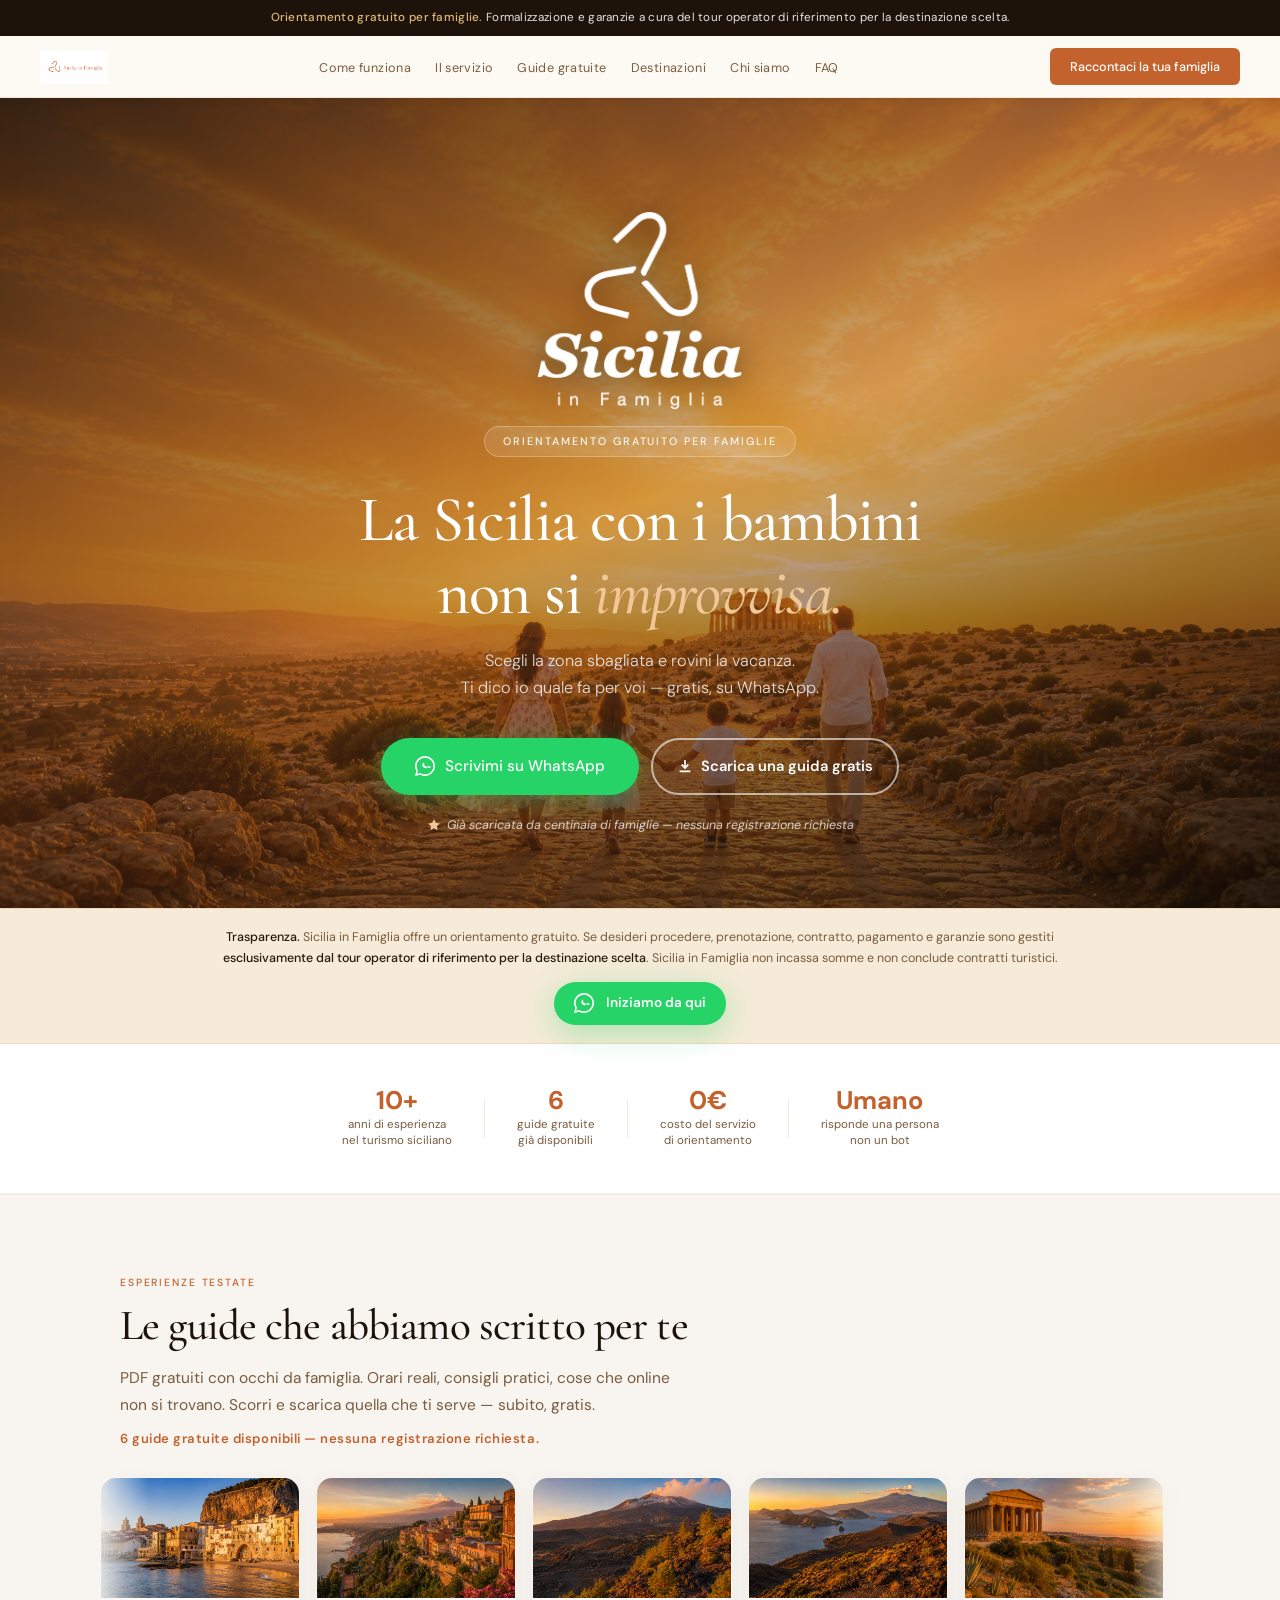
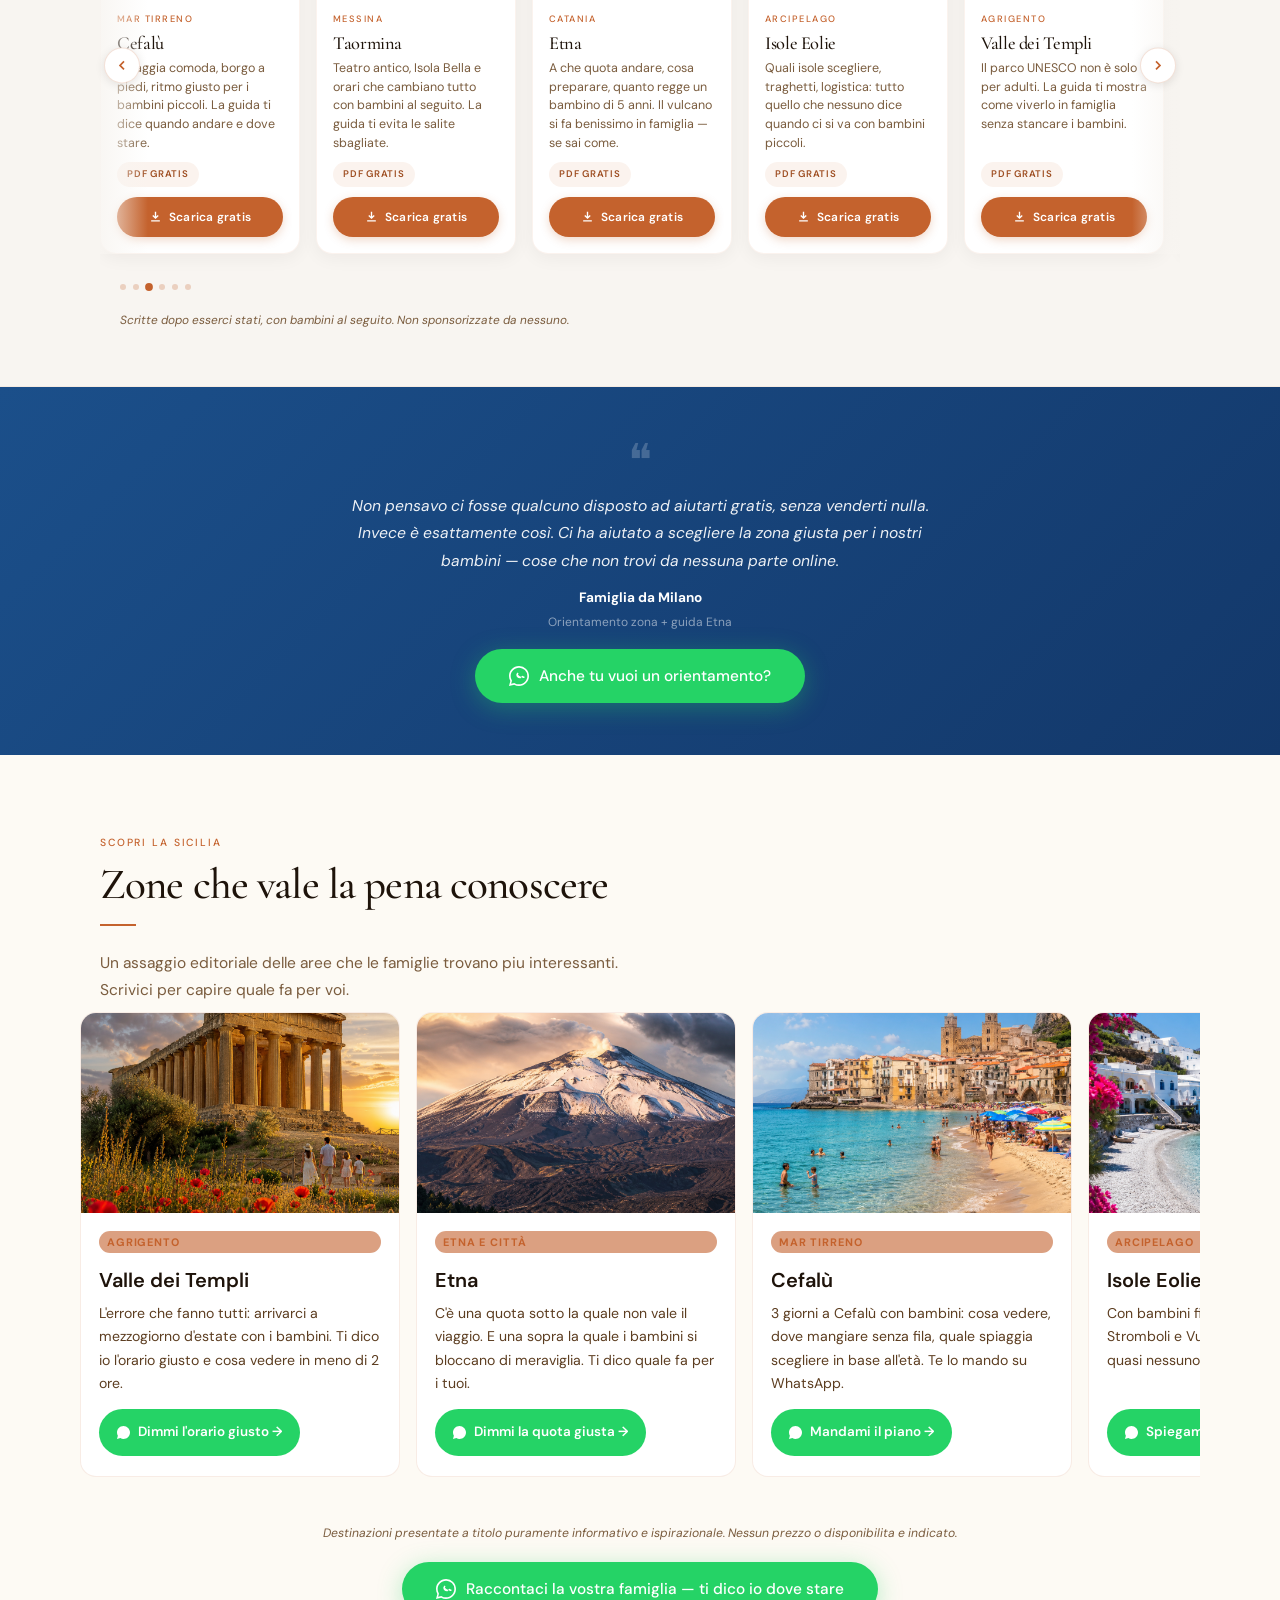
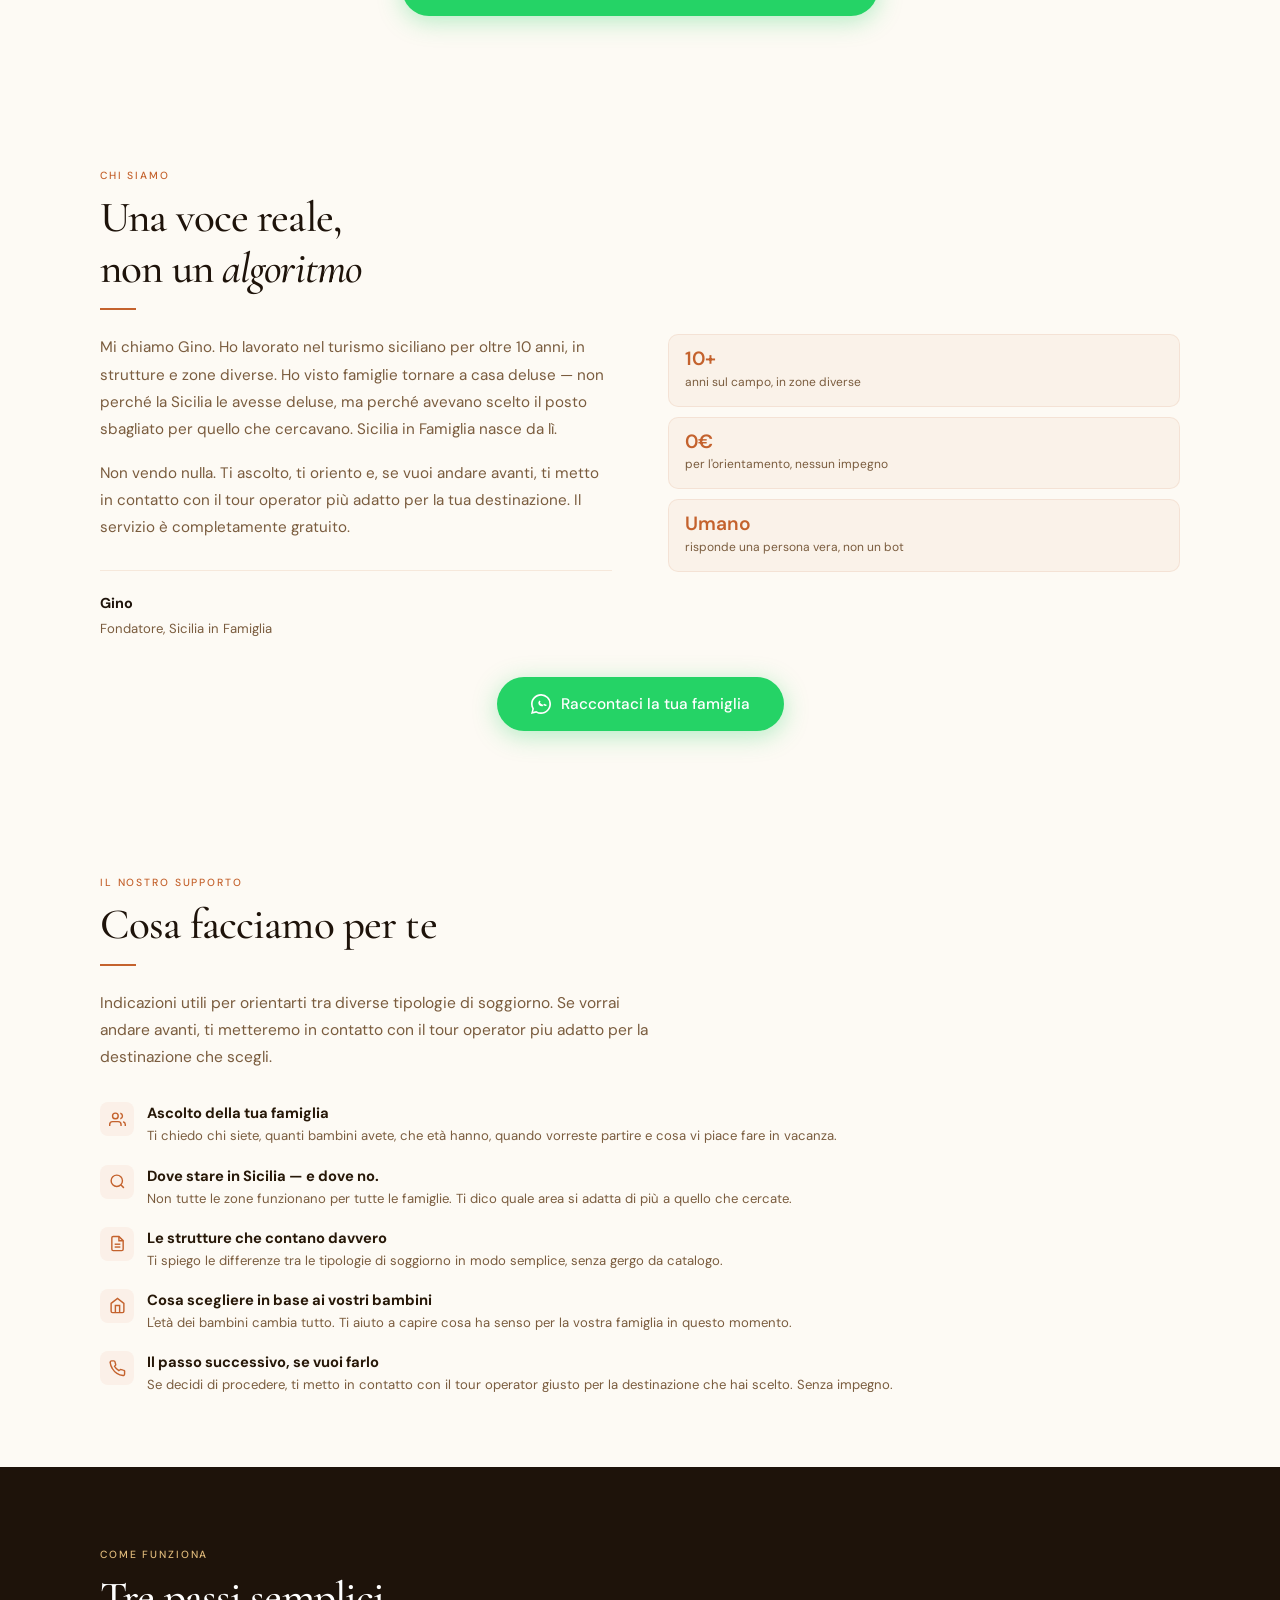
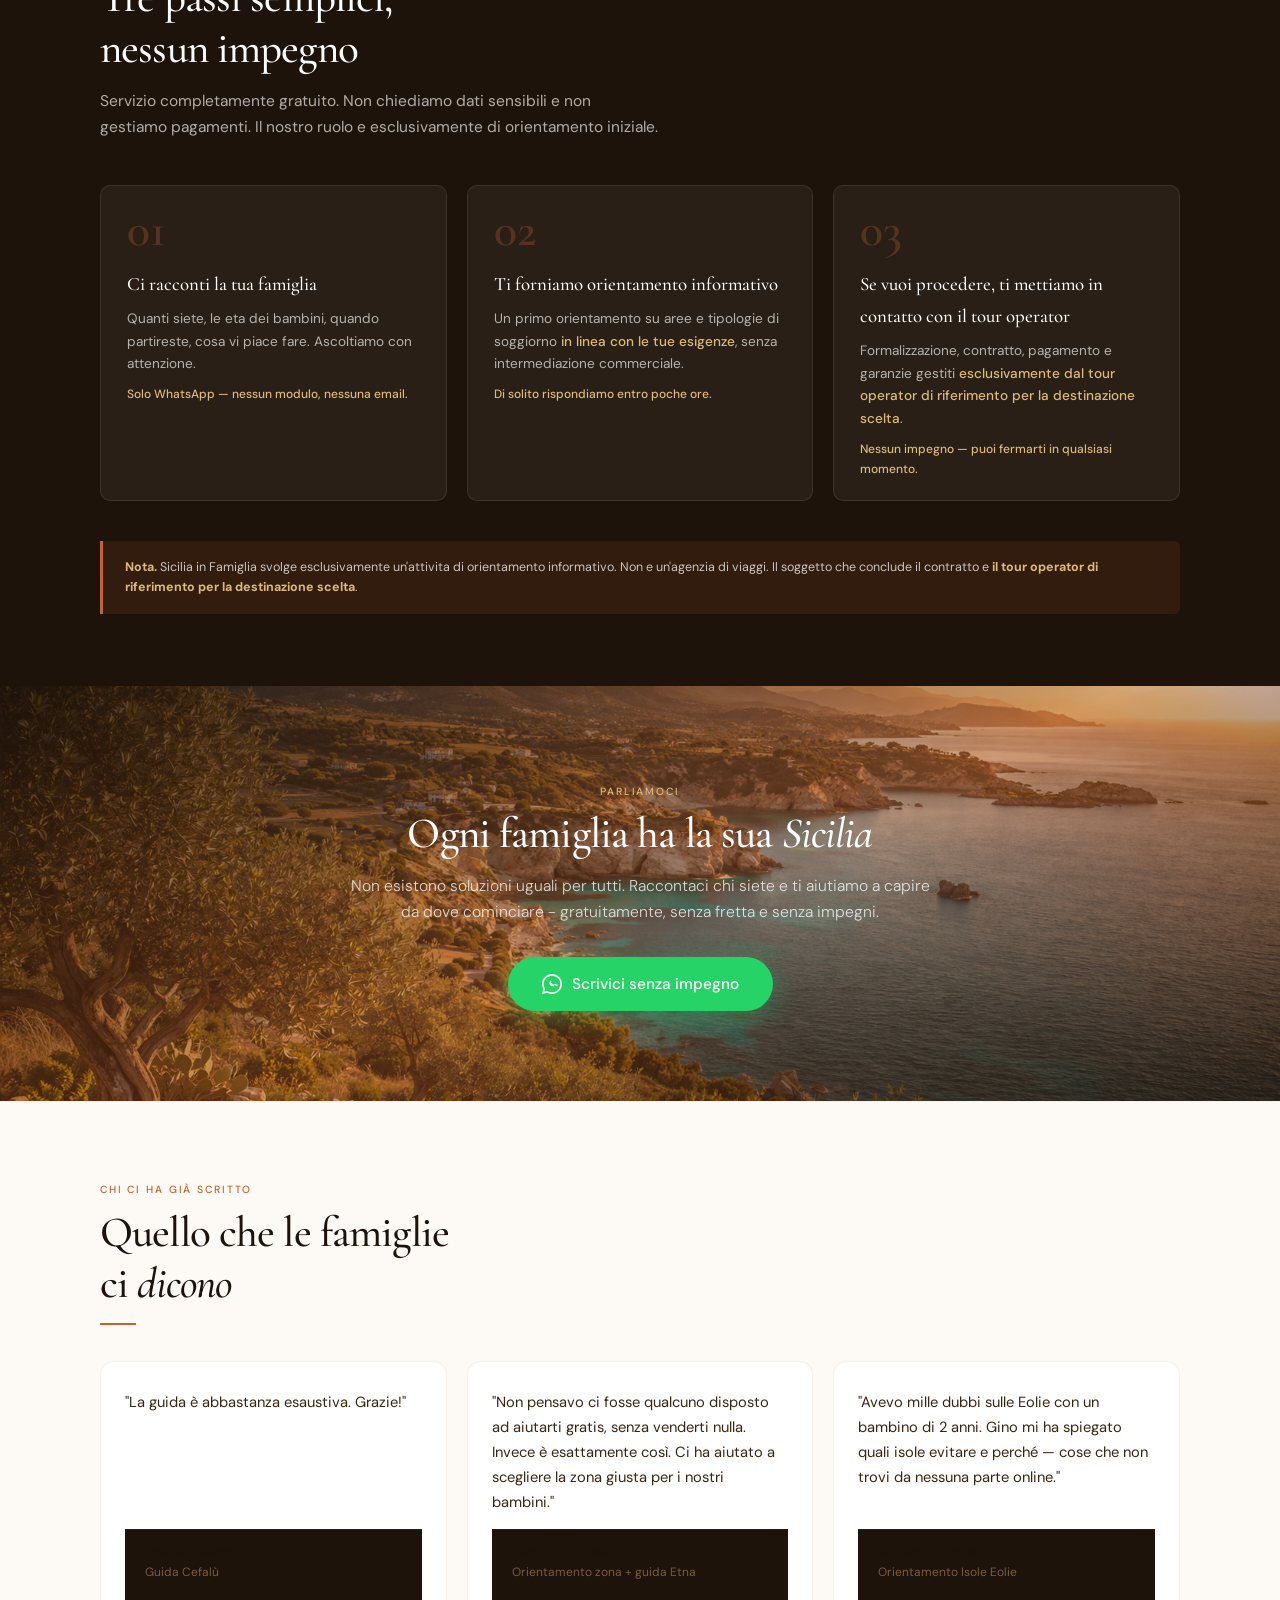
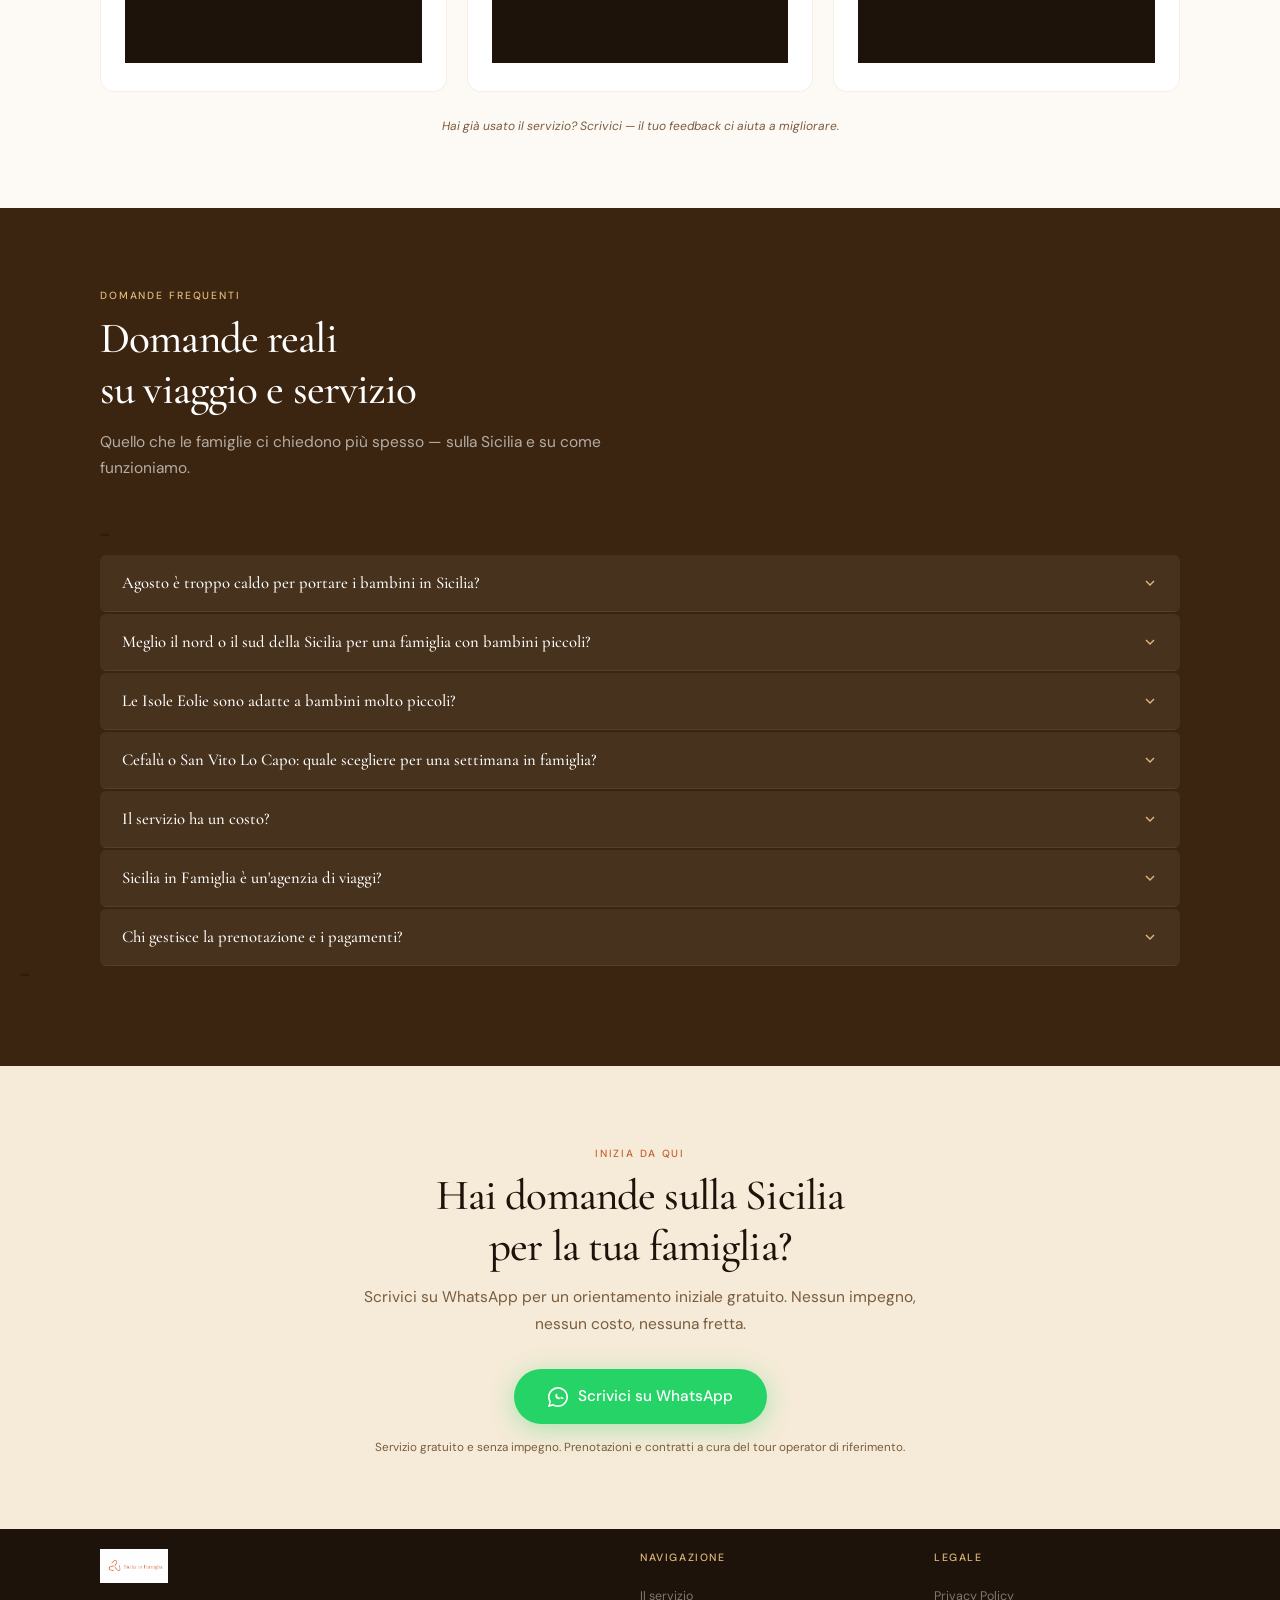
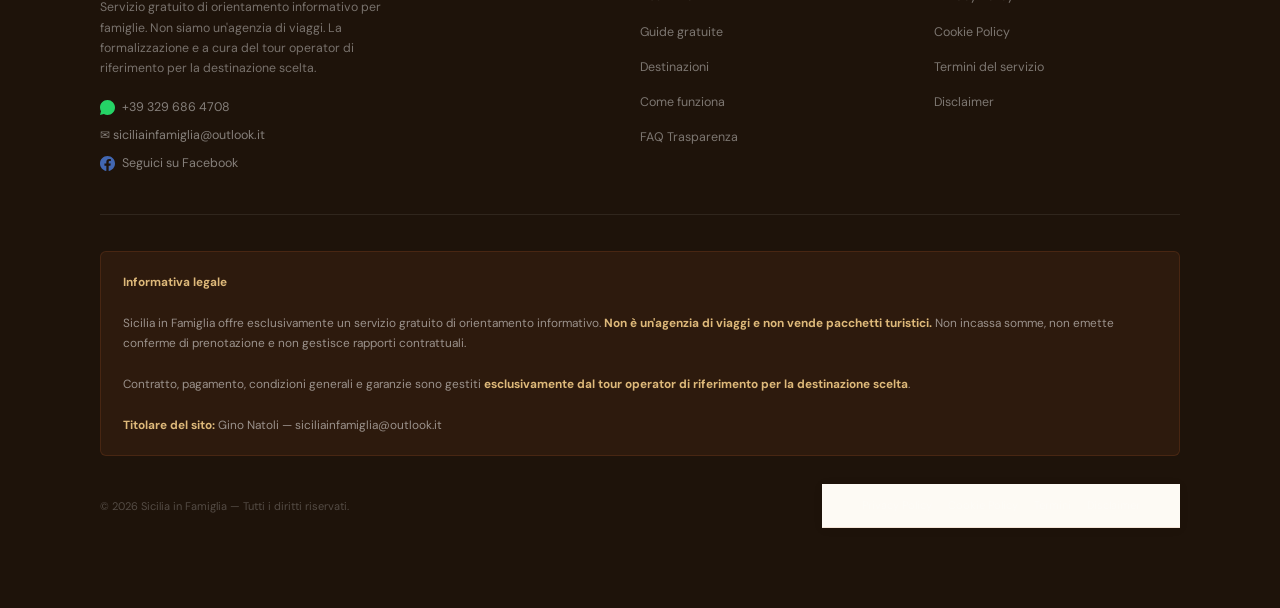
==== index.html @ 106d1d5a "Add files via upload" ====
<!DOCTYPE html>

<html lang="it">
<head>
  <meta charset="UTF-8" />
  <meta name="viewport" content="width=device-width, initial-scale=1.0" />
  <title>Sicilia con bambini — Orientamento gratuito | Sicilia in Famiglia</title>
  <meta name="description" content="Stai pianificando la Sicilia con i bambini? Gino ti orienta gratis: zona giusta, struttura giusta, ritmo giusto per la tua famiglia. Nessun costo, nessun impegno." />
  <meta name="robots" content="index, follow" />
  <meta property="og:title" content="Sicilia con bambini — Orientamento gratuito | Sicilia in Famiglia" />
  <meta property="og:description" content="Stai pianificando la Sicilia con i bambini? Gino ti orienta gratis: zona giusta, struttura giusta, ritmo giusto per la tua famiglia." />
  <meta property="og:image" content="https://siciliainfamiglia.com/images/hero-main.jpg" />
  <meta property="og:type" content="website" />
  <meta property="og:url" content="https://siciliainfamiglia.com" />
  <link rel="icon" type="image/png" sizes="32x32" href="assets/favicon.png" />
  <link rel="apple-touch-icon" href="assets/favicon.png" />
  <script type="application/ld+json">
  {
    "@context": "https://schema.org",
    "@type": "TouristInformationCenter",
    "name": "Sicilia in Famiglia",
    "description": "Servizio gratuito di orientamento informativo per famiglie che vogliono visitare la Sicilia.",
    "url": "https://siciliainfamiglia.com",
    "email": "siciliainfamiglia@outlook.it",
    "contactPoint": {
      "@type": "ContactPoint",
      "contactType": "customer support",
      "availableLanguage": "Italian"
    },
    "founder": {
      "@type": "Person",
      "name": "Gino Natoli"
    },
    "areaServed": {
      "@type": "Place",
      "name": "Sicilia"
    }
  }
  </script>
  <link rel="preconnect" href="https://fonts.googleapis.com" />
  <link rel="preconnect" href="https://fonts.gstatic.com" crossorigin />
  <link href="https://fonts.googleapis.com/css2?family=Cormorant+Garamond:ital,wght@0,400;0,500;0,600;1,400;1,500&family=DM+Sans:wght@300;400;500&display=swap" rel="stylesheet" />
  <link rel="stylesheet" href="style.css" />
  <style>
    /* ESPERIENZE */
    .esperienze { background: #F8F5F1; padding: 72px 0 56px; border-top: 1px solid rgba(196,98,45,.08); border-bottom: 1px solid rgba(196,98,45,.08); overflow: hidden; }
    .esp-carousel-wrap { position: relative; }
    .esp-carousel { display: flex; gap: 16px; overflow-x: auto; scrollbar-width: none; -webkit-overflow-scrolling: touch; padding: 10px 20px 18px; scroll-snap-type: x mandatory; cursor: grab; }
    .esp-carousel.dragging { cursor: grabbing; scroll-snap-type: none; }
    .esp-carousel::-webkit-scrollbar { display: none; }
    .esp-card { flex-shrink: 0; width: 200px; border-radius: 16px; overflow: hidden; display: flex; flex-direction: column; background: #FFFFFF; border: 1px solid rgba(196,98,45,.08); box-shadow: 0 4px 18px rgba(30,19,10,.05); transition: transform .25s ease, box-shadow .25s ease; scroll-snap-align: start; cursor: pointer; }
    .esp-card:hover { transform: translateY(-3px); box-shadow: 0 10px 28px rgba(30,19,10,.10); }
    .esp-card-img { width: 100%; height: 120px; background-size: cover; background-position: center; flex-shrink: 0; }
    .esp-card-body { padding: 14px 16px 16px; display: flex; flex-direction: column; flex: 1; }
    .esp-zona { font-size: .58rem; font-weight: 500; letter-spacing: .16em; text-transform: uppercase; color: var(--t); margin-bottom: 5px; }
    .esp-card h3 { font-family: var(--serif); font-size: 1.15rem; font-weight: 500; color: var(--brown); line-height: 1.1; margin-bottom: 6px; letter-spacing: -.02em; }
    .esp-card p { font-size: .78rem; color: var(--text-l); line-height: 1.5; margin-bottom: 10px; flex: 1; }
    .esp-free { display: inline-flex; align-items: center; width: fit-content; margin-bottom: 10px; padding: 4px 10px; border-radius: 999px; background: rgba(196,98,45,.08); color: var(--t-d); font-size: .60rem; font-weight: 600; letter-spacing: .08em; text-transform: uppercase; }
    .esp-download { display: flex; align-items: center; justify-content: center; gap: 7px; padding: 10px 20px; border-radius: 999px; background: var(--t); border: none; color: #fff; font-size: .74rem; font-weight: 600; letter-spacing: .02em; transition: background .2s ease, transform .15s ease, box-shadow .2s ease; margin-top: auto; text-decoration: none; box-shadow: 0 3px 10px rgba(196,98,45,.25); }
    .esp-download:hover { background: var(--t-d); transform: translateY(-1px); box-shadow: 0 5px 16px rgba(196,98,45,.35); }
    .esp-download svg { width: 13px; height: 13px; flex-shrink: 0; }
    .esp-download-disabled { background: rgba(122,92,62,.45); cursor: not-allowed; }
    .esp-download-disabled:hover { background: rgba(122,92,62,.45); transform: none; }
    .esp-dots { display: flex; justify-content: flex-start; gap: 7px; margin-top: 12px; padding-left: 20px; }
    .esp-dot { width: 6px; height: 6px; border-radius: 50%; background: rgba(196,98,45,.25); transition: background .3s, transform .3s; cursor: pointer; }
    .esp-dot.active { background: var(--t); transform: scale(1.3); }
    .esp-note { margin-top: 20px; font-size: .74rem; color: var(--text-l); font-style: italic; padding: 0 20px; }

```
/* CHI SIAMO */
.chi-siamo { background: #FDFAF6; padding: 72px 0 64px; border-bottom: 1px solid rgba(196,98,45,.08); }
.chi-siamo-inner { display: grid; grid-template-columns: 1fr 1fr; gap: 56px; align-items: start; }
.chi-siamo-text p { font-size: .95rem; color: var(--text-l); line-height: 1.8; margin-bottom: 16px; }
.chi-siamo-text p:last-child { margin-bottom: 0; }
.chi-siamo-firma { margin-top: 28px; padding-top: 20px; border-top: 1px solid rgba(196,98,45,.12); font-size: .82rem; color: var(--text-l); }
.chi-siamo-firma strong { color: var(--brown); display: block; font-size: .9rem; margin-bottom: 3px; }
@media (max-width: 768px) { .chi-siamo-inner { grid-template-columns: 1fr; gap: 32px; } }

/* DEST CTA overlay button */
.dest-wa-cta { display:inline-flex; align-items:center; gap:6px; margin-top:10px; padding:7px 14px; background:rgba(255,255,255,.15); border:1px solid rgba(255,255,255,.35); border-radius:20px; color:#fff; font-size:.74rem; font-weight:500; text-decoration:none; transition:background .2s; }
.dest-wa-cta:hover { background:rgba(255,255,255,.28); }
.dest-wa-cta svg { flex-shrink:0; }
```

  </style>
</head>
<body>

  <!-- TOP BAR -->

  <div class="topbar" role="banner">
    <strong>Orientamento gratuito per famiglie.</strong>
    Formalizzazione e garanzie a cura del tour operator di riferimento per la destinazione scelta.
  </div>

  <!-- NAV -->

  <nav aria-label="Navigazione principale">
    <a href="#top" class="nav-logo" aria-label="Sicilia in Famiglia - torna in cima">
      <img src="assets/logo-sicilia-famiglia.png" alt="Sicilia in Famiglia" />
    </a>
    <ul class="nav-links" role="list">
      <li><a href="#come-funziona">Come funziona</a></li>
      <li><a href="#cosa-facciamo">Il servizio</a></li>
      <li><a href="#esperienze">Guide gratuite</a></li>
      <li><a href="#destinazioni">Destinazioni</a></li>
      <li><a href="#chi-siamo">Chi siamo</a></li>
      <li><a href="#faq">FAQ</a></li>
    </ul>
    <a class="nav-cta" href="https://wa.me/+393296864708" target="_blank" rel="noopener noreferrer">
      Raccontaci la tua famiglia
    </a>
  </nav>

  <!-- HERO -->

  <section class="hero" id="top" aria-labelledby="hero-title">
    <div class="hero-bg" role="presentation" aria-hidden="true"></div>
    <div class="hero-inner">
      <div class="hero-logo-wrap" aria-hidden="true">
        <img src="assets/favicon.png" alt="" />
      </div>
      <div class="hero-badge">Orientamento gratuito per famiglie</div>
      <h1 id="hero-title">La Sicilia con i bambini<br>non si <em>improvvisa.</em></h1>
      <p class="hero-sub">
        Scegli la zona sbagliata e rovini la vacanza.<br>
        Ti dico io quale fa per voi — gratis, su WhatsApp.
      </p>
      <div class="hero-cta-group">
        <a class="btn-wa" href="https://wa.me/+393296864708?text=Ciao%21%20Vorrei%20un%20orientamento%20gratuito%20per%20la%20Sicilia%20con%20la%20mia%20famiglia." target="_blank" rel="noopener noreferrer">
          <svg aria-hidden="true" viewBox="0 0 24 24" fill="currentColor"><path d="M20.52 3.48A11.93 11.93 0 0 0 12 0C5.37 0 0 5.37 0 12c0 2.11.55 4.16 1.6 5.97L0 24l6.22-1.63A11.94 11.94 0 0 0 12 24c6.63 0 12-5.37 12-12 0-3.2-1.25-6.21-3.48-8.52zM12 22c-1.85 0-3.65-.5-5.22-1.44l-.37-.22-3.86 1.01 1.03-3.74-.24-.38A9.94 9.94 0 0 1 2 12C2 6.48 6.48 2 12 2c2.67 0 5.18 1.04 7.07 2.93A9.93 9.93 0 0 1 22 12c0 5.52-4.48 10-10 10zm5.44-7.6c-.3-.15-1.75-.86-2.02-.96-.27-.1-.47-.15-.67.15s-.77.96-.94 1.16c-.17.2-.35.22-.65.07A8.22 8.22 0 0 1 9.6 13.1c-.42-.72-.7-1.52-.78-2.35-.08-.82.18-1.6.72-2.19.19-.2.38-.39.6-.54.22-.15.3-.09.44.06.14.15.6.73.73.88.13.15.13.28 0 .43-.13.15-.3.35-.43.53-.13.18-.1.37.02.54.43.59.96 1.1 1.57 1.51.61.41 1.28.7 1.98.87.2.05.37.02.5-.1.13-.12.57-.66.72-.88.15-.22.3-.18.5-.11.2.07 1.72.81 2.02.96.3.15.5.22.57.35.07.13.07.76-.22 1.06z"/></svg>
          Scrivimi su WhatsApp
        </a>
        <a class="btn-guide-hero" href="#esperienze">
          <svg width="16" height="16" aria-hidden="true" viewBox="0 0 24 24" fill="none" stroke="currentColor" stroke-width="2.5"><path d="M12 15V3M7 10l5 5 5-5M4 20h16"/></svg>
          Scarica una guida gratis
        </a>
      </div>
      <p class="hero-social-proof">
        <svg aria-hidden="true" width="14" height="14" viewBox="0 0 24 24" fill="#F0C898"><path d="M12 2l3.09 6.26L22 9.27l-5 4.87 1.18 6.88L12 17.77l-6.18 3.25L7 14.14 2 9.27l6.91-1.01L12 2z"/></svg>
        Già scaricata da centinaia di famiglie — nessuna registrazione richiesta
      </p>
    </div>
  </section>

  <!-- TRASPARENZA -->

  <section class="trasparenza-mini" aria-label="Nota trasparenza">
    <div class="container trasparenza-mini-inner">
      <p><strong>Trasparenza.</strong> Sicilia in Famiglia offre un orientamento gratuito. Se desideri procedere, prenotazione, contratto, pagamento e garanzie sono gestiti <strong>esclusivamente dal tour operator di riferimento per la destinazione scelta</strong>. Sicilia in Famiglia non incassa somme e non conclude contratti turistici.</p>
      <a class="btn-wa reveal" href="https://wa.me/+393296864708" target="_blank" rel="noopener noreferrer">
        <svg aria-hidden="true" viewBox="0 0 24 24" fill="currentColor"><path d="M20.52 3.48A11.93 11.93 0 0 0 12 0C5.37 0 0 5.37 0 12c0 2.11.55 4.16 1.6 5.97L0 24l6.22-1.63A11.94 11.94 0 0 0 12 24c6.63 0 12-5.37 12-12 0-3.2-1.25-6.21-3.48-8.52zM12 22c-1.85 0-3.65-.5-5.22-1.44l-.37-.22-3.86 1.01 1.03-3.74-.24-.38A9.94 9.94 0 0 1 2 12C2 6.48 6.48 2 12 2c2.67 0 5.18 1.04 7.07 2.93A9.93 9.93 0 0 1 22 12c0 5.52-4.48 10-10 10zm5.44-7.6c-.3-.15-1.75-.86-2.02-.96-.27-.1-.47-.15-.67.15s-.77.96-.94 1.16c-.17.2-.35.22-.65.07A8.22 8.22 0 0 1 9.6 13.1c-.42-.72-.7-1.52-.78-2.35-.08-.82.18-1.6.72-2.19.19-.2.38-.39.6-.54.22-.15.3-.09.44.06.14.15.6.73.73.88.13.15.13.28 0 .43-.13.15-.3.35-.43.53-.13.18-.1.37.02.54.43.59.96 1.1 1.57 1.51.61.41 1.28.7 1.98.87.2.05.37.02.5-.1.13-.12.57-.66.72-.88.15-.22.3-.18.5-.11.2.07 1.72.81 2.02.96.3.15.5.22.57.35.07.13.07.76-.22 1.06z"/></svg>
        Iniziamo da qui
      </a>
    </div>
  </section>

  <!-- SOCIAL PROOF RAPIDA -->

  <section class="social-proof-bar" aria-label="Numeri del servizio">
    <div class="container">
      <div class="spb-grid">
        <div class="spb-item reveal">
          <strong>10+</strong>
          <span>anni di esperienza<br>nel turismo siciliano</span>
        </div>
        <div class="spb-sep" aria-hidden="true"></div>
        <div class="spb-item reveal">
          <strong>6</strong>
          <span>guide gratuite<br>già disponibili</span>
        </div>
        <div class="spb-sep" aria-hidden="true"></div>
        <div class="spb-item reveal">
          <strong>0€</strong>
          <span>costo del servizio<br>di orientamento</span>
        </div>
        <div class="spb-sep" aria-hidden="true"></div>
        <div class="spb-item reveal">
          <strong>Umano</strong>
          <span>risponde una persona<br>non un bot</span>
        </div>
      </div>
    </div>
  </section>

  <!-- ESPERIENZE TESTATE -->

  <section class="esperienze" id="esperienze" aria-labelledby="esp-title">
    <div class="container" style="padding-bottom:16px; padding-left:20px; padding-right:20px;">
      <span class="section-tag reveal">Esperienze testate</span>
      <h2 class="section-title reveal" id="esp-title">Le guide che abbiamo scritto per te</h2>
      <p class="section-lead reveal">PDF gratuiti con occhi da famiglia. Orari reali, consigli pratici, cose che online non si trovano. Scorri e scarica quella che ti serve — subito, gratis.</p>
      <p class="reveal" style="margin-top:10px;font-size:.82rem;color:var(--t);font-weight:600;letter-spacing:.04em;">6 guide gratuite disponibili — nessuna registrazione richiesta.</p>
    </div>
    <div class="esp-carousel-wrap container">
      <button class="esp-carousel-arrow left" id="espPrev" aria-label="Precedente">
        <svg width="16" height="16" fill="none" stroke="currentColor" stroke-width="2.5" viewBox="0 0 24 24"><polyline points="15 18 9 12 15 6"/></svg>
      </button>
      <button class="esp-carousel-arrow right" id="espNext" aria-label="Successiva">
        <svg width="16" height="16" fill="none" stroke="currentColor" stroke-width="2.5" viewBox="0 0 24 24"><polyline points="9 18 15 12 9 6"/></svg>
      </button>
      <div class="esp-carousel" id="espCarousel">
        <div class="esp-card active">
          <div class="esp-card-img" style="background-image:url('images/cards/card_cefalu.jpg')"></div>
          <div class="esp-card-body">
            <span class="esp-zona">Mar Tirreno</span>
            <h3>Cefalù</h3>
            <p>Spiaggia comoda, borgo a piedi, ritmo giusto per i bambini piccoli. La guida ti dice quando andare e dove stare.</p>
            <span class="esp-free">PDF Gratis</span>
            <a class="esp-download" href="guides/experience_cefalu_sicilia_in_famiglia.pdf" download>
              <svg viewBox="0 0 24 24" fill="none" stroke="currentColor" stroke-width="2.5" aria-hidden="true"><path d="M12 15V3M7 10l5 5 5-5M4 20h16"/></svg>
              Scarica gratis
            </a>
          </div>
        </div>
        <div class="esp-card">
          <div class="esp-card-img" style="background-image:url('images/cards/card_taormina.jpg')"></div>
          <div class="esp-card-body">
            <span class="esp-zona">Messina</span>
            <h3>Taormina</h3>
            <p>Teatro antico, Isola Bella e orari che cambiano tutto con bambini al seguito. La guida ti evita le salite sbagliate.</p>
            <span class="esp-free">PDF Gratis</span>
            <a class="esp-download" href="guides/experience_taormina_sicilia_in_famiglia.pdf" download>
              <svg viewBox="0 0 24 24" fill="none" stroke="currentColor" stroke-width="2.5" aria-hidden="true"><path d="M12 15V3M7 10l5 5 5-5M4 20h16"/></svg>
              Scarica gratis
            </a>
          </div>
        </div>
        <div class="esp-card">
          <div class="esp-card-img" style="background-image:url('images/cards/card_etna.jpg')"></div>
          <div class="esp-card-body">
            <span class="esp-zona">Catania</span>
            <h3>Etna</h3>
            <p>A che quota andare, cosa preparare, quanto regge un bambino di 5 anni. Il vulcano si fa benissimo in famiglia — se sai come.</p>
            <span class="esp-free">PDF Gratis</span>
            <a class="esp-download" href="guides/experience_etna_sicilia_in_famiglia.pdf" download>
              <svg viewBox="0 0 24 24" fill="none" stroke="currentColor" stroke-width="2.5" aria-hidden="true"><path d="M12 15V3M7 10l5 5 5-5M4 20h16"/></svg>
              Scarica gratis
            </a>
          </div>
        </div>
        <div class="esp-card">
          <div class="esp-card-img" style="background-image:url('images/cards/card_isoleeolie.jpg')"></div>
          <div class="esp-card-body">
            <span class="esp-zona">Arcipelago</span>
            <h3>Isole Eolie</h3>
            <p>Quali isole scegliere, traghetti, logistica: tutto quello che nessuno dice quando ci si va con bambini piccoli.</p>
            <span class="esp-free">PDF Gratis</span>
            <a class="esp-download" href="guides/experience_isole_eolie_sicilia_in_famiglia.pdf" download>
              <svg viewBox="0 0 24 24" fill="none" stroke="currentColor" stroke-width="2.5" aria-hidden="true"><path d="M12 15V3M7 10l5 5 5-5M4 20h16"/></svg>
              Scarica gratis
            </a>
          </div>
        </div>
        <div class="esp-card">
          <div class="esp-card-img" style="background-image:url('images/cards/card_valledeitempli.jpg')"></div>
          <div class="esp-card-body">
            <span class="esp-zona">Agrigento</span>
            <h3>Valle dei Templi</h3>
            <p>Il parco UNESCO non è solo per adulti. La guida ti mostra come viverlo in famiglia senza stancare i bambini.</p>
            <span class="esp-free">PDF Gratis</span>
            <a class="esp-download" href="guides/experience_valle_dei_templi_sicilia_in_famiglia.pdf" download>
              <svg viewBox="0 0 24 24" fill="none" stroke="currentColor" stroke-width="2.5" aria-hidden="true"><path d="M12 15V3M7 10l5 5 5-5M4 20h16"/></svg>
              Scarica gratis
            </a>
          </div>
        </div>
        <div class="esp-card">
          <div class="esp-card-img" style="background-image:url('images/cards/card_riservaZingaro.jpg')"></div>
          <div class="esp-card-body">
            <span class="esp-zona">Trapanese</span>
            <h3>Riserva Zingaro</h3>
            <p>Calette, sentieri e acque incredibili. La guida per chi ci viene con bambini nel marsupio o in età da trekking.</p>
            <span class="esp-free">PDF Gratis</span>
            <a class="esp-download" href="guides/experience_riserva_zingaro_sicilia_in_famiglia.pdf" download>
              <svg viewBox="0 0 24 24" fill="none" stroke="currentColor" stroke-width="2.5" aria-hidden="true"><path d="M12 15V3M7 10l5 5 5-5M4 20h16"/></svg>
              Scarica gratis
            </a>
          </div>
        </div>
      </div>
    </div>
    <div class="container">
      <div class="esp-dots" id="espDots" aria-hidden="true">
        <div class="esp-dot active"></div>
        <div class="esp-dot"></div>
        <div class="esp-dot"></div>
        <div class="esp-dot"></div>
        <div class="esp-dot"></div>
        <div class="esp-dot"></div>
      </div>
      <p class="esp-note reveal">Scritte dopo esserci stati, con bambini al seguito. Non sponsorizzate da nessuno.</p>
    </div>
  </section>

  <!-- RECENSIONE IN EVIDENZA -->

  <section class="rec-spotlight" aria-label="Testimonianza">
    <div class="container">
      <div class="rec-spotlight-inner reveal">
        <div class="rec-spotlight-quote">❝</div>
        <blockquote>
          <p>Non pensavo ci fosse qualcuno disposto ad aiutarti gratis, senza venderti nulla. Invece è esattamente così. Ci ha aiutato a scegliere la zona giusta per i nostri bambini — cose che non trovi da nessuna parte online.</p>
          <footer>
            <strong>Famiglia da Milano</strong>
            <span>Orientamento zona + guida Etna</span>
          </footer>
        </blockquote>
        <a class="btn-wa" href="https://wa.me/+393296864708?text=Ciao%21%20Vorrei%20un%20orientamento%20gratuito%20per%20la%20Sicilia%20con%20la%20mia%20famiglia." target="_blank" rel="noopener noreferrer">
          <svg aria-hidden="true" viewBox="0 0 24 24" fill="currentColor"><path d="M20.52 3.48A11.93 11.93 0 0 0 12 0C5.37 0 0 5.37 0 12c0 2.11.55 4.16 1.6 5.97L0 24l6.22-1.63A11.94 11.94 0 0 0 12 24c6.63 0 12-5.37 12-12 0-3.2-1.25-6.21-3.48-8.52zM12 22c-1.85 0-3.65-.5-5.22-1.44l-.37-.22-3.86 1.01 1.03-3.74-.24-.38A9.94 9.94 0 0 1 2 12C2 6.48 6.48 2 12 2c2.67 0 5.18 1.04 7.07 2.93A9.93 9.93 0 0 1 22 12c0 5.52-4.48 10-10 10zm5.44-7.6c-.3-.15-1.75-.86-2.02-.96-.27-.1-.47-.15-.67.15s-.77.96-.94 1.16c-.17.2-.35.22-.65.07A8.22 8.22 0 0 1 9.6 13.1c-.42-.72-.7-1.52-.78-2.35-.08-.82.18-1.6.72-2.19.19-.2.38-.39.6-.54.22-.15.3-.09.44.06.14.15.6.73.73.88.13.15.13.28 0 .43-.13.15-.3.35-.43.53-.13.18-.1.37.02.54.43.59.96 1.1 1.57 1.51.61.41 1.28.7 1.98.87.2.05.37.02.5-.1.13-.12.57-.66.72-.88.15-.22.3-.18.5-.11.2.07 1.72.81 2.02.96.3.15.5.22.57.35.07.13.07.76-.22 1.06z"/></svg>
          Anche tu vuoi un orientamento?
        </a>
      </div>
    </div>
  </section>

  <!-- DESTINAZIONI -->

  <section class="destinazioni" id="destinazioni" aria-labelledby="dest-title">
    <div class="container">
      <span class="section-tag reveal">Scopri la Sicilia</span>
      <h2 class="section-title reveal" id="dest-title">Zone che vale la pena conoscere</h2>
      <div class="divider reveal" aria-hidden="true"></div>
      <p class="section-lead reveal">Un assaggio editoriale delle aree che le famiglie trovano piu interessanti. Scrivici per capire quale fa per voi.</p>
      <div class="dest-scroll">
        <article class="dest-card-v2 reveal">
          <img src="images/agrigento.jpg" alt="Valle dei Templi" loading="lazy" />
          <div class="dest-v2-body">
            <span class="dest-tag">Agrigento</span>
            <h3>Valle dei Templi</h3>
            <p>L'errore che fanno tutti: arrivarci a mezzogiorno d'estate con i bambini. Ti dico io l'orario giusto e cosa vedere in meno di 2 ore.</p>
            <a class="dest-cta-v2" href="https://wa.me/+393296864708?text=Ciao%21%20Vorrei%20sapere%20l%27orario%20giusto%20per%20visitare%20la%20Valle%20dei%20Templi%20con%20i%20bambini." target="_blank" rel="noopener noreferrer">
              <svg width="13" height="13" viewBox="0 0 24 24" fill="currentColor" aria-hidden="true"><path d="M20.52 3.48A11.93 11.93 0 0 0 12 0C5.37 0 0 5.37 0 12c0 2.11.55 4.16 1.6 5.97L0 24l6.22-1.63A11.94 11.94 0 0 0 12 24c6.63 0 12-5.37 12-12 0-3.2-1.25-6.21-3.48-8.52z"/></svg>
              Dimmi l'orario giusto →
            </a>
          </div>
        </article>
        <article class="dest-card-v2 reveal">
          <img src="images/catania.jpg" alt="Etna" loading="lazy" />
          <div class="dest-v2-body">
            <span class="dest-tag">Etna e Città</span>
            <h3>Etna</h3>
            <p>C'è una quota sotto la quale non vale il viaggio. E una sopra la quale i bambini si bloccano di meraviglia. Ti dico quale fa per i tuoi.</p>
            <a class="dest-cta-v2" href="https://wa.me/+393296864708?text=Ciao%21%20Vorrei%20sapere%20la%20quota%20giusta%20per%20portare%20i%20bambini%20sull%27Etna." target="_blank" rel="noopener noreferrer">
              <svg width="13" height="13" viewBox="0 0 24 24" fill="currentColor" aria-hidden="true"><path d="M20.52 3.48A11.93 11.93 0 0 0 12 0C5.37 0 0 5.37 0 12c0 2.11.55 4.16 1.6 5.97L0 24l6.22-1.63A11.94 11.94 0 0 0 12 24c6.63 0 12-5.37 12-12 0-3.2-1.25-6.21-3.48-8.52z"/></svg>
              Dimmi la quota giusta →
            </a>
          </div>
        </article>
        <article class="dest-card-v2 reveal">
          <img src="images/cefalu.jpg" alt="Cefalù" loading="lazy" />
          <div class="dest-v2-body">
            <span class="dest-tag">Mar Tirreno</span>
            <h3>Cefalù</h3>
            <p>3 giorni a Cefalù con bambini: cosa vedere, dove mangiare senza fila, quale spiaggia scegliere in base all'età. Te lo mando su WhatsApp.</p>
            <a class="dest-cta-v2" href="https://wa.me/+393296864708?text=Ciao%21%20Vorrei%20un%20piano%20per%203%20giorni%20a%20Cefal%C3%B9%20con%20bambini." target="_blank" rel="noopener noreferrer">
              <svg width="13" height="13" viewBox="0 0 24 24" fill="currentColor" aria-hidden="true"><path d="M20.52 3.48A11.93 11.93 0 0 0 12 0C5.37 0 0 5.37 0 12c0 2.11.55 4.16 1.6 5.97L0 24l6.22-1.63A11.94 11.94 0 0 0 12 24c6.63 0 12-5.37 12-12 0-3.2-1.25-6.21-3.48-8.52z"/></svg>
              Mandami il piano →
            </a>
          </div>
        </article>
        <article class="dest-card-v2 reveal">
          <img src="images/isole-eolie.jpg" alt="Isole Eolie" loading="lazy" />
          <div class="dest-v2-body">
            <span class="dest-tag">Arcipelago</span>
            <h3>Isole Eolie</h3>
            <p>Con bambini fino a 4 anni solo Lipari. Stromboli e Vulcano sono sbagliate — e quasi nessuno te lo dice. Ti spiego perché.</p>
            <a class="dest-cta-v2" href="https://wa.me/+393296864708?text=Ciao%21%20Vorrei%20sapere%20quale%20isola%20delle%20Eolie%20scegliere%20con%20bambini%20piccoli." target="_blank" rel="noopener noreferrer">
              <svg width="13" height="13" viewBox="0 0 24 24" fill="currentColor" aria-hidden="true"><path d="M20.52 3.48A11.93 11.93 0 0 0 12 0C5.37 0 0 5.37 0 12c0 2.11.55 4.16 1.6 5.97L0 24l6.22-1.63A11.94 11.94 0 0 0 12 24c6.63 0 12-5.37 12-12 0-3.2-1.25-6.21-3.48-8.52z"/></svg>
              Spiegami perché →
            </a>
          </div>
        </article>
        <article class="dest-card-v2 reveal">
          <img src="images/palermo.jpg" alt="Palermo" loading="lazy" />
          <div class="dest-v2-body">
            <span class="dest-tag">Capitale</span>
            <h3>Palermo</h3>
            <p>Ballarò o Vucciria? Dipende dall'età dei tuoi bambini. Ti dico quale scegliere e cosa non perdere in mezza giornata.</p>
            <a class="dest-cta-v2" href="https://wa.me/+393296864708?text=Ciao%21%20Vorrei%20sapere%20cosa%20fare%20a%20Palermo%20con%20bambini." target="_blank" rel="noopener noreferrer">
              <svg width="13" height="13" viewBox="0 0 24 24" fill="currentColor" aria-hidden="true"><path d="M20.52 3.48A11.93 11.93 0 0 0 12 0C5.37 0 0 5.37 0 12c0 2.11.55 4.16 1.6 5.97L0 24l6.22-1.63A11.94 11.94 0 0 0 12 24c6.63 0 12-5.37 12-12 0-3.2-1.25-6.21-3.48-8.52z"/></svg>
              Dimmi quale scegliere →
            </a>
          </div>
        </article>
        <article class="dest-card-v2 reveal">
          <img src="images/ragusa.jpg" alt="Ragusa Ibla" loading="lazy" />
          <div class="dest-v2-body">
            <span class="dest-tag">Val di Noto</span>
            <h3>Ragusa Ibla</h3>
            <p>La fanno in 2 ore e se ne vanno. Sbagliato. Ti dico cosa fare nel pomeriggio quando i turisti spariscono e la città diventa tua.</p>
            <a class="dest-cta-v2" href="https://wa.me/+393296864708?text=Ciao%21%20Vorrei%20sapere%20come%20vivere%20Ragusa%20Ibla%20con%20la%20famiglia." target="_blank" rel="noopener noreferrer">
              <svg width="13" height="13" viewBox="0 0 24 24" fill="currentColor" aria-hidden="true"><path d="M20.52 3.48A11.93 11.93 0 0 0 12 0C5.37 0 0 5.37 0 12c0 2.11.55 4.16 1.6 5.97L0 24l6.22-1.63A11.94 11.94 0 0 0 12 24c6.63 0 12-5.37 12-12 0-3.2-1.25-6.21-3.48-8.52z"/></svg>
              Dimmi cosa fare →
            </a>
          </div>
        </article>
        <article class="dest-card-v2 reveal">
          <img src="images/san-vito-lo-capo.jpg" alt="San Vito Lo Capo" loading="lazy" />
          <div class="dest-v2-body">
            <span class="dest-tag">Trapanese</span>
            <h3>San Vito Lo Capo</h3>
            <p>C'è un punto della spiaggia dove l'acqua è bassa 50 metri. Non è segnato da nessuna parte. Te lo dico io.</p>
            <a class="dest-cta-v2" href="https://wa.me/+393296864708?text=Ciao%21%20Vorrei%20sapere%20dove%20andare%20a%20San%20Vito%20Lo%20Capo%20con%20bambini%20piccoli." target="_blank" rel="noopener noreferrer">
              <svg width="13" height="13" viewBox="0 0 24 24" fill="currentColor" aria-hidden="true"><path d="M20.52 3.48A11.93 11.93 0 0 0 12 0C5.37 0 0 5.37 0 12c0 2.11.55 4.16 1.6 5.97L0 24l6.22-1.63A11.94 11.94 0 0 0 12 24c6.63 0 12-5.37 12-12 0-3.2-1.25-6.21-3.48-8.52z"/></svg>
              Dimmi dove →
            </a>
          </div>
        </article>
        <article class="dest-card-v2 reveal">
          <img src="images/siracusa.jpg" alt="Ortigia" loading="lazy" />
          <div class="dest-v2-body">
            <span class="dest-tag">Orientale</span>
            <h3>Ortigia</h3>
            <p>3 errori che fanno tutte le famiglie a Ortigia. Il terzo è quello che rovina il pomeriggio. Te li mando subito.</p>
            <a class="dest-cta-v2" href="https://wa.me/+393296864708?text=Ciao%21%20Vorrei%20sapere%20gli%20errori%20da%20evitare%20a%20Ortigia%20con%20la%20famiglia." target="_blank" rel="noopener noreferrer">
              <svg width="13" height="13" viewBox="0 0 24 24" fill="currentColor" aria-hidden="true"><path d="M20.52 3.48A11.93 11.93 0 0 0 12 0C5.37 0 0 5.37 0 12c0 2.11.55 4.16 1.6 5.97L0 24l6.22-1.63A11.94 11.94 0 0 0 12 24c6.63 0 12-5.37 12-12 0-3.2-1.25-6.21-3.48-8.52z"/></svg>
              Mandami i 3 errori →
            </a>
          </div>
        </article>
        <article class="dest-card-v2 reveal">
          <img src="images/taormina.jpg" alt="Taormina" loading="lazy" />
          <div class="dest-v2-body">
            <span class="dest-tag">Messina</span>
            <h3>Taormina</h3>
            <p>Scale ovunque, salite ripide, folla. Con bambini piccoli è un inferno se non sai come organizzarla. Ti do il percorso giusto.</p>
            <a class="dest-cta-v2" href="https://wa.me/+393296864708?text=Ciao%21%20Vorrei%20sapere%20come%20organizzare%20Taormina%20con%20bambini%20piccoli." target="_blank" rel="noopener noreferrer">
              <svg width="13" height="13" viewBox="0 0 24 24" fill="currentColor" aria-hidden="true"><path d="M20.52 3.48A11.93 11.93 0 0 0 12 0C5.37 0 0 5.37 0 12c0 2.11.55 4.16 1.6 5.97L0 24l6.22-1.63A11.94 11.94 0 0 0 12 24c6.63 0 12-5.37 12-12 0-3.2-1.25-6.21-3.48-8.52z"/></svg>
              Dimmi il percorso →
            </a>
          </div>
        </article>
        <article class="dest-card-v2 reveal">
          <img src="images/trapani.jpg" alt="Saline di Trapani" loading="lazy" />
          <div class="dest-v2-body">
            <span class="dest-tag">Occidentale</span>
            <h3>Saline di Trapani</h3>
            <p>C'è un'ora precisa in cui i fenicotteri si avvicinano. Arrivare prima o dopo è inutile. Ti dico quando andare.</p>
            <a class="dest-cta-v2" href="https://wa.me/+393296864708?text=Ciao%21%20Vorrei%20sapere%20quando%20visitare%20le%20Saline%20di%20Trapani%20con%20la%20famiglia." target="_blank" rel="noopener noreferrer">
              <svg width="13" height="13" viewBox="0 0 24 24" fill="currentColor" aria-hidden="true"><path d="M20.52 3.48A11.93 11.93 0 0 0 12 0C5.37 0 0 5.37 0 12c0 2.11.55 4.16 1.6 5.97L0 24l6.22-1.63A11.94 11.94 0 0 0 12 24c6.63 0 12-5.37 12-12 0-3.2-1.25-6.21-3.48-8.52z"/></svg>
              Dimmi quando andare →
            </a>
          </div>
        </article>
      </div>
      <p class="dest-note reveal">Destinazioni presentate a titolo puramente informativo e ispirazionale. Nessun prezzo o disponibilita e indicato.</p>
      <div style="text-align:center">
        <a class="btn-wa dest-cta reveal" href="https://wa.me/+393296864708" target="_blank" rel="noopener noreferrer" aria-label="Dicci dove vuoi andare">
          <svg aria-hidden="true" viewBox="0 0 24 24" fill="currentColor"><path d="M20.52 3.48A11.93 11.93 0 0 0 12 0C5.37 0 0 5.37 0 12c0 2.11.55 4.16 1.6 5.97L0 24l6.22-1.63A11.94 11.94 0 0 0 12 24c6.63 0 12-5.37 12-12 0-3.2-1.25-6.21-3.48-8.52zM12 22c-1.85 0-3.65-.5-5.22-1.44l-.37-.22-3.86 1.01 1.03-3.74-.24-.38A9.94 9.94 0 0 1 2 12C2 6.48 6.48 2 12 2c2.67 0 5.18 1.04 7.07 2.93A9.93 9.93 0 0 1 22 12c0 5.52-4.48 10-10 10zm5.44-7.6c-.3-.15-1.75-.86-2.02-.96-.27-.1-.47-.15-.67.15s-.77.96-.94 1.16c-.17.2-.35.22-.65.07A8.22 8.22 0 0 1 9.6 13.1c-.42-.72-.7-1.52-.78-2.35-.08-.82.18-1.6.72-2.19.19-.2.38-.39.6-.54.22-.15.3-.09.44.06.14.15.6.73.73.88.13.15.13.28 0 .43-.13.15-.3.35-.43.53-.13.18-.1.37.02.54.43.59.96 1.1 1.57 1.51.61.41 1.28.7 1.98.87.2.05.37.02.5-.1.13-.12.57-.66.72-.88.15-.22.3-.18.5-.11.2.07 1.72.81 2.02.96.3.15.5.22.57.35.07.13.07.76-.22 1.06z"/></svg>
          Raccontaci la vostra famiglia — ti dico io dove stare
        </a>
      </div>
    </div>
  </section>

  <!-- CHI SIAMO -->

  <section class="chi-siamo" id="chi-siamo" aria-labelledby="chi-siamo-title">
    <div class="container">
      <span class="section-tag reveal">Chi siamo</span>
      <h2 class="section-title reveal" id="chi-siamo-title">Una voce reale,<br>non un <em>algoritmo</em></h2>
      <div class="divider reveal" aria-hidden="true"></div>
      <div class="chi-siamo-inner">
        <div class="chi-siamo-text">
          <p class="reveal">
            Mi chiamo Gino. Ho lavorato nel turismo siciliano per oltre 10 anni,
            in strutture e zone diverse. Ho visto famiglie tornare a casa deluse —
            non perché la Sicilia le avesse deluse, ma perché avevano scelto
            il posto sbagliato per quello che cercavano.
            Sicilia in Famiglia nasce da lì.
          </p>
          <p class="reveal">
            Non vendo nulla. Ti ascolto, ti oriento e, se vuoi andare avanti,
            ti metto in contatto con il tour operator più adatto per la tua destinazione.
            Il servizio è completamente gratuito.
          </p>
          <div class="chi-siamo-firma reveal">
            <strong>Gino</strong>
            Fondatore, Sicilia in Famiglia
          </div>
        </div>
        <div class="reveal" style="display:flex;flex-direction:column;gap:16px">
          <div style="background:rgba(196,98,45,.05);border:1px solid rgba(196,98,45,.1);border-radius:14px;padding:24px">
            <div style="font-size:1.8rem;font-weight:600;color:var(--t);line-height:1">10+</div>
            <div style="font-size:.8rem;color:var(--text-l);margin-top:4px">anni sul campo, in zone diverse</div>
          </div>
          <div style="background:rgba(196,98,45,.05);border:1px solid rgba(196,98,45,.1);border-radius:14px;padding:24px">
            <div style="font-size:1.8rem;font-weight:600;color:var(--t);line-height:1">0€</div>
            <div style="font-size:.8rem;color:var(--text-l);margin-top:4px">per l'orientamento, nessun impegno</div>
          </div>
          <div style="background:rgba(196,98,45,.05);border:1px solid rgba(196,98,45,.1);border-radius:14px;padding:24px">
            <div style="font-size:1.8rem;font-weight:600;color:var(--t);line-height:1">Umano</div>
            <div style="font-size:.8rem;color:var(--text-l);margin-top:4px">risponde una persona vera, non un bot</div>
          </div>
        </div>
      </div>
      <div class="reveal" style="text-align:center;margin-top:36px">
        <a class="btn-wa" href="https://wa.me/+393296864708" target="_blank" rel="noopener noreferrer">
          <svg aria-hidden="true" viewBox="0 0 24 24" fill="currentColor"><path d="M20.52 3.48A11.93 11.93 0 0 0 12 0C5.37 0 0 5.37 0 12c0 2.11.55 4.16 1.6 5.97L0 24l6.22-1.63A11.94 11.94 0 0 0 12 24c6.63 0 12-5.37 12-12 0-3.2-1.25-6.21-3.48-8.52zM12 22c-1.85 0-3.65-.5-5.22-1.44l-.37-.22-3.86 1.01 1.03-3.74-.24-.38A9.94 9.94 0 0 1 2 12C2 6.48 6.48 2 12 2c2.67 0 5.18 1.04 7.07 2.93A9.93 9.93 0 0 1 22 12c0 5.52-4.48 10-10 10zm5.44-7.6c-.3-.15-1.75-.86-2.02-.96-.27-.1-.47-.15-.67.15s-.77.96-.94 1.16c-.17.2-.35.22-.65.07A8.22 8.22 0 0 1 9.6 13.1c-.42-.72-.7-1.52-.78-2.35-.08-.82.18-1.6.72-2.19.19-.2.38-.39.6-.54.22-.15.3-.09.44.06.14.15.6.73.73.88.13.15.13.28 0 .43-.13.15-.3.35-.43.53-.13.18-.1.37.02.54.43.59.96 1.1 1.57 1.51.61.41 1.28.7 1.98.87.2.05.37.02.5-.1.13-.12.57-.66.72-.88.15-.22.3-.18.5-.11.2.07 1.72.81 2.02.96.3.15.5.22.57.35.07.13.07.76-.22 1.06z"/></svg>
          Raccontaci la tua famiglia
        </a>
      </div>
    </div>
  </section>

  <!-- COSA FACCIAMO -->

  <section class="facciamo" id="cosa-facciamo" aria-labelledby="facciamo-title">
    <div class="container">
      <div class="facciamo-grid" style="grid-template-columns:1fr">
        <div>
          <span class="section-tag reveal">Il nostro supporto</span>
          <h2 class="section-title reveal" id="facciamo-title">Cosa facciamo per te</h2>
          <div class="divider reveal" aria-hidden="true"></div>
          <p class="section-lead reveal">Indicazioni utili per orientarti tra diverse tipologie di soggiorno. Se vorrai andare avanti, ti metteremo in contatto con il tour operator piu adatto per la destinazione che scegli.</p>
          <ul class="facciamo-list" style="margin-top:32px" role="list">
            <li class="reveal"><div class="icon-wrap" aria-hidden="true"><svg width="17" height="17" fill="none" stroke="currentColor" stroke-width="2" viewBox="0 0 24 24"><path d="M17 21v-2a4 4 0 0 0-4-4H5a4 4 0 0 0-4 4v2"/><circle cx="9" cy="7" r="4"/><path d="M23 21v-2a4 4 0 0 0-3-3.87M16 3.13a4 4 0 0 1 0 7.75"/></svg></div><div><strong>Ascolto della tua famiglia</strong><br><span style="font-size:.82rem;color:var(--text-l)">Ti chiedo chi siete, quanti bambini avete, che età hanno, quando vorreste partire e cosa vi piace fare in vacanza.</span></div></li>
            <li class="reveal"><div class="icon-wrap" aria-hidden="true"><svg width="17" height="17" fill="none" stroke="currentColor" stroke-width="2" viewBox="0 0 24 24"><circle cx="11" cy="11" r="8"/><line x1="21" y1="21" x2="16.65" y2="16.65"/></svg></div><div><strong>Dove stare in Sicilia — e dove no.</strong><br><span style="font-size:.82rem;color:var(--text-l)">Non tutte le zone funzionano per tutte le famiglie. Ti dico quale area si adatta di più a quello che cercate.</span></div></li>
            <li class="reveal"><div class="icon-wrap" aria-hidden="true"><svg width="17" height="17" fill="none" stroke="currentColor" stroke-width="2" viewBox="0 0 24 24"><path d="M14 2H6a2 2 0 0 0-2 2v16a2 2 0 0 0 2 2h12a2 2 0 0 0 2-2V8z"/><polyline points="14 2 14 8 20 8"/><line x1="16" y1="13" x2="8" y2="13"/><line x1="16" y1="17" x2="8" y2="17"/></svg></div><div><strong>Le strutture che contano davvero</strong><br><span style="font-size:.82rem;color:var(--text-l)">Ti spiego le differenze tra le tipologie di soggiorno in modo semplice, senza gergo da catalogo.</span></div></li>
            <li class="reveal"><div class="icon-wrap" aria-hidden="true"><svg width="17" height="17" fill="none" stroke="currentColor" stroke-width="2" viewBox="0 0 24 24"><path d="M3 9l9-7 9 7v11a2 2 0 0 1-2 2H5a2 2 0 0 1-2-2z"/><polyline points="9 22 9 12 15 12 15 22"/></svg></div><div><strong>Cosa scegliere in base ai vostri bambini</strong><br><span style="font-size:.82rem;color:var(--text-l)">L'età dei bambini cambia tutto. Ti aiuto a capire cosa ha senso per la vostra famiglia in questo momento.</span></div></li>
            <li class="reveal"><div class="icon-wrap" aria-hidden="true"><svg width="17" height="17" fill="none" stroke="currentColor" stroke-width="2" viewBox="0 0 24 24"><path d="M22 16.92v3a2 2 0 0 1-2.18 2 19.79 19.79 0 0 1-8.63-3.07A19.5 19.5 0 0 1 4.69 12 19.79 19.79 0 0 1 1.61 3.45 2 2 0 0 1 3.6 1.27h3a2 2 0 0 1 2 1.72c.127.96.361 1.903.7 2.81a2 2 0 0 1-.45 2.11L7.91 8.97a16 16 0 0 0 6 6l1.27-.88a2 2 0 0 1 2.11-.45c.907.339 1.85.573 2.81.7A2 2 0 0 1 22 16.92z"/></svg></div><div><strong>Il passo successivo, se vuoi farlo</strong><br><span style="font-size:.82rem;color:var(--text-l)">Se decidi di procedere, ti metto in contatto con il tour operator giusto per la destinazione che hai scelto. Senza impegno.</span></div></li>
          </ul>
        </div>
      </div>
    </div>
  </section>

  <!-- COME FUNZIONA -->

  <section class="funziona" id="come-funziona" aria-labelledby="funziona-title">
    <div class="container">
      <span class="section-tag reveal">Come funziona</span>
      <h2 class="section-title reveal" id="funziona-title">Tre passi semplici,<br>nessun impegno</h2>
      <p class="section-lead reveal">Servizio completamente gratuito. Non chiediamo dati sensibili e non gestiamo pagamenti. Il nostro ruolo e esclusivamente di orientamento iniziale.</p>
      <div class="steps">
        <article class="step reveal">
          <div class="step-num">01</div>
          <h3>Ci racconti la tua famiglia</h3>
          <p>Quanti siete, le eta dei bambini, quando partireste, cosa vi piace fare. Ascoltiamo con attenzione.</p>
          <p style="margin-top:10px;font-size:.75rem;color:var(--sand);font-weight:500;">Solo WhatsApp — nessun modulo, nessuna email.</p>
        </article>
        <article class="step reveal">
          <div class="step-num">02</div>
          <h3>Ti forniamo orientamento informativo</h3>
          <p>Un primo orientamento su aree e tipologie di soggiorno <strong>in linea con le tue esigenze</strong>, senza intermediazione commerciale.</p>
          <p style="margin-top:10px;font-size:.75rem;color:var(--sand);font-weight:500;">Di solito rispondiamo entro poche ore.</p>
        </article>
        <article class="step reveal">
          <div class="step-num">03</div>
          <h3>Se vuoi procedere, ti mettiamo in contatto con il tour operator</h3>
          <p>Formalizzazione, contratto, pagamento e garanzie gestiti <strong>esclusivamente dal tour operator di riferimento per la destinazione scelta</strong>.</p>
          <p style="margin-top:10px;font-size:.75rem;color:var(--sand);font-weight:500;">Nessun impegno — puoi fermarti in qualsiasi momento.</p>
        </article>
      </div>
      <div class="funziona-disc reveal" role="note">
        <strong>Nota.</strong> Sicilia in Famiglia svolge esclusivamente un'attivita di orientamento informativo. Non e un'agenzia di viaggi. Il soggetto che conclude il contratto e <strong>il tour operator di riferimento per la destinazione scelta</strong>.
      </div>
    </div>
  </section>

  <!-- INTERMEZZO -->

  <section class="intermezzo" aria-label="Invito al contatto">
    <div class="intermezzo-bg" role="presentation" aria-hidden="true"></div>
    <div class="intermezzo-inner">
      <span class="section-tag reveal">Parliamoci</span>
      <h2 class="section-title reveal">Ogni famiglia ha la sua <em style="font-style:italic">Sicilia</em></h2>
      <p class="reveal">Non esistono soluzioni uguali per tutti. Raccontaci chi siete e ti aiutiamo a capire da dove cominciare - gratuitamente, senza fretta e senza impegni.</p>
      <a class="btn-wa reveal" href="https://wa.me/+393296864708" target="_blank" rel="noopener noreferrer">
        <svg aria-hidden="true" viewBox="0 0 24 24" fill="currentColor"><path d="M20.52 3.48A11.93 11.93 0 0 0 12 0C5.37 0 0 5.37 0 12c0 2.11.55 4.16 1.6 5.97L0 24l6.22-1.63A11.94 11.94 0 0 0 12 24c6.63 0 12-5.37 12-12 0-3.2-1.25-6.21-3.48-8.52zM12 22c-1.85 0-3.65-.5-5.22-1.44l-.37-.22-3.86 1.01 1.03-3.74-.24-.38A9.94 9.94 0 0 1 2 12C2 6.48 6.48 2 12 2c2.67 0 5.18 1.04 7.07 2.93A9.93 9.93 0 0 1 22 12c0 5.52-4.48 10-10 10zm5.44-7.6c-.3-.15-1.75-.86-2.02-.96-.27-.1-.47-.15-.67.15s-.77.96-.94 1.16c-.17.2-.35.22-.65.07A8.22 8.22 0 0 1 9.6 13.1c-.42-.72-.7-1.52-.78-2.35-.08-.82.18-1.6.72-2.19.19-.2.38-.39.6-.54.22-.15.3-.09.44.06.14.15.6.73.73.88.13.15.13.28 0 .43-.13.15-.3.35-.43.53-.13.18-.1.37.02.54.43.59.96 1.1 1.57 1.51.61.41 1.28.7 1.98.87.2.05.37.02.5-.1.13-.12.57-.66.72-.88.15-.22.3-.18.5-.11.2.07 1.72.81 2.02.96.3.15.5.22.57.35.07.13.07.76-.22 1.06z"/></svg>
        Scrivici senza impegno
      </a>
    </div>
  </section>

  <!-- RECENSIONI -->

  <section style="background:#FDFAF6;padding:72px 20px;border-top:1px solid rgba(196,98,45,.08)" aria-labelledby="rec-title">
    <div class="container">
      <span class="section-tag reveal">Chi ci ha già scritto</span>
      <h2 class="section-title reveal" id="rec-title">Quello che le famiglie<br>ci <em>dicono</em></h2>
      <div class="divider reveal" aria-hidden="true"></div>
      <div class="reveal" style="display:grid;grid-template-columns:repeat(auto-fit,minmax(260px,1fr));gap:20px;margin-top:36px">

        <blockquote style="background:#fff;border:1px solid rgba(196,98,45,.1);border-radius:14px;padding:28px 24px;display:flex;flex-direction:column;gap:14px">
          <p style="font-size:.92rem;color:#3B2510;line-height:1.7;flex:1">"La guida è abbastanza esaustiva. Grazie!"</p>
          <footer style="font-size:.75rem;color:#7A5C3E;border-top:1px solid rgba(196,98,45,.08);padding-top:12px">
            <strong style="color:#1E130A;display:block">Utente Facebook</strong>
            Guida Cefalù
          </footer>
        </blockquote>

        <blockquote style="background:#fff;border:1px solid rgba(196,98,45,.1);border-radius:14px;padding:28px 24px;display:flex;flex-direction:column;gap:14px">
          <p style="font-size:.92rem;color:#3B2510;line-height:1.7;flex:1">"Non pensavo ci fosse qualcuno disposto ad aiutarti gratis, senza venderti nulla. Invece è esattamente così. Ci ha aiutato a scegliere la zona giusta per i nostri bambini."</p>
          <footer style="font-size:.75rem;color:#7A5C3E;border-top:1px solid rgba(196,98,45,.08);padding-top:12px">
            <strong style="color:#1E130A;display:block">Famiglia da Milano</strong>
            Orientamento zona + guida Etna
          </footer>
        </blockquote>

        <blockquote style="background:#fff;border:1px solid rgba(196,98,45,.1);border-radius:14px;padding:28px 24px;display:flex;flex-direction:column;gap:14px">
          <p style="font-size:.92rem;color:#3B2510;line-height:1.7;flex:1">"Avevo mille dubbi sulle Eolie con un bambino di 2 anni. Gino mi ha spiegato quali isole evitare e perché — cose che non trovi da nessuna parte online."</p>
          <footer style="font-size:.75rem;color:#7A5C3E;border-top:1px solid rgba(196,98,45,.08);padding-top:12px">
            <strong style="color:#1E130A;display:block">Mamma da Roma</strong>
            Orientamento Isole Eolie
          </footer>
        </blockquote>

      </div>
      <p class="reveal" style="margin-top:24px;font-size:.75rem;color:#7A5C3E;font-style:italic;text-align:center">Hai già usato il servizio? Scrivici — il tuo feedback ci aiuta a migliorare.</p>
    </div>
  </section>

  <!-- FAQ -->

  <section class="faq" id="faq" aria-labelledby="faq-title">
    <div class="container">
      <span class="section-tag reveal">Domande frequenti</span>
      <h2 class="section-title reveal" id="faq-title">Domande reali<br>su viaggio e servizio</h2>
      <p class="section-lead reveal" style="margin-bottom:0">Quello che le famiglie ci chiedono più spesso — sulla Sicilia e su come funzioniamo.</p>
      <div class="faq-list reveal" role="list">

```
    <div class="faq-item" role="listitem">
      <button class="faq-q" aria-expanded="false" aria-controls="faq-a1" id="faq-q1">Agosto è troppo caldo per portare i bambini in Sicilia?<svg class="chevron" aria-hidden="true" fill="none" stroke="currentColor" stroke-width="2" viewBox="0 0 24 24"><polyline points="6 9 12 15 18 9"/></svg></button>
      <div class="faq-a" id="faq-a1" role="region" aria-labelledby="faq-q1">Dipende da come lo si organizza. Agosto è il mese più caldo ma anche il più frequentato — non è impossibile, ma richiede accortezza. Le spiagge vanno vissute la mattina presto e nel tardo pomeriggio. I centri storici si visitano bene dalle 9 alle 11:30, poi si pausa. Con bambini piccoli sotto i 3 anni, giugno e settembre sono molto più comodi. Per famiglie con bambini più grandi, agosto funziona se si pianifica bene.</div>
    </div>

    <div class="faq-item" role="listitem">
      <button class="faq-q" aria-expanded="false" aria-controls="faq-a2" id="faq-q2">Meglio il nord o il sud della Sicilia per una famiglia con bambini piccoli?<svg class="chevron" aria-hidden="true" fill="none" stroke="currentColor" stroke-width="2" viewBox="0 0 24 24"><polyline points="6 9 12 15 18 9"/></svg></button>
      <div class="faq-a" id="faq-a2" role="region" aria-labelledby="faq-q2">Non esiste una risposta unica — dipende da cosa cercate. Il nord (Cefalù, San Vito Lo Capo) ha spiagge più comode, borghi a misura di passeggino, ritmi più rilassati. Il sud-est (Ragusa, Modica, Siracusa) offre paesaggi barocchi incredibili ma con più salite e superfici sconnesse. Il sud-ovest (Agrigento, Valle dei Templi) è potente culturalmente. Scrivici e ti aiutiamo a capire quale zona fa per la composizione della vostra famiglia.</div>
    </div>

    <div class="faq-item" role="listitem">
      <button class="faq-q" aria-expanded="false" aria-controls="faq-a3" id="faq-q3">Le Isole Eolie sono adatte a bambini molto piccoli?<svg class="chevron" aria-hidden="true" fill="none" stroke="currentColor" stroke-width="2" viewBox="0 0 24 24"><polyline points="6 9 12 15 18 9"/></svg></button>
      <div class="faq-a" id="faq-a3" role="region" aria-labelledby="faq-q3">Con bambini sotto i 4 anni le Eolie possono diventare logisticamente impegnative: traghetti, scale, salite, pochissimi passeggini. Lipari è la più attrezzata. Salina è più tranquilla ma richiede spostamenti in auto. Stromboli e Vulcano sono meno adatte ai piccoli. Con bambini dai 5-6 anni in su l'esperienza è bellissima. Per bambini più piccoli, Cefalù o San Vito Lo Capo garantiscono più serenità.</div>
    </div>

    <div class="faq-item" role="listitem">
      <button class="faq-q" aria-expanded="false" aria-controls="faq-a4" id="faq-q4">Cefalù o San Vito Lo Capo: quale scegliere per una settimana in famiglia?<svg class="chevron" aria-hidden="true" fill="none" stroke="currentColor" stroke-width="2" viewBox="0 0 24 24"><polyline points="6 9 12 15 18 9"/></svg></button>
      <div class="faq-a" id="faq-a4" role="region" aria-labelledby="faq-q4">Sono due esperienze diverse. Cefalù ha un borgo medievale vivo, una spiaggia comoda nel centro del paese, servizi a portata di mano — è più adatta a chi vuole alternare mare e cultura. San Vito Lo Capo ha una delle spiagge più belle d'Italia, un paese tranquillo, meno da "visitare" ma più da vivere. Con bambini piccoli entrambe funzionano bene — dipende se volete più relax o più vivacità. Scrivici e vi aiutiamo a scegliere.</div>
    </div>

    <div class="faq-item" role="listitem">
      <button class="faq-q" aria-expanded="false" aria-controls="faq-a5" id="faq-q5">Il servizio ha un costo?<svg class="chevron" aria-hidden="true" fill="none" stroke="currentColor" stroke-width="2" viewBox="0 0 24 24"><polyline points="6 9 12 15 18 9"/></svg></button>
      <div class="faq-a" id="faq-a5" role="region" aria-labelledby="faq-q5"><strong>Il servizio di orientamento è completamente gratuito.</strong> Non sono previsti costi, commissioni o compensi di alcun tipo da parte vostra. Se deciderete di procedere con una prenotazione, il rapporto contrattuale ed economico sarà esclusivamente con il tour operator di riferimento.</div>
    </div>

    <div class="faq-item" role="listitem">
      <button class="faq-q" aria-expanded="false" aria-controls="faq-a6" id="faq-q6">Sicilia in Famiglia è un'agenzia di viaggi?<svg class="chevron" aria-hidden="true" fill="none" stroke="currentColor" stroke-width="2" viewBox="0 0 24 24"><polyline points="6 9 12 15 18 9"/></svg></button>
      <div class="faq-a" id="faq-a6" role="region" aria-labelledby="faq-q6">No. <strong>Sicilia in Famiglia non è un'agenzia di viaggi né un tour operator.</strong> Offriamo esclusivamente un servizio gratuito di orientamento informativo. Se decidete di procedere, vi mettiamo in contatto con il tour operator di riferimento, che gestirà prenotazione, contratto, pagamento e garanzie.</div>
    </div>

    <div class="faq-item" role="listitem">
      <button class="faq-q" aria-expanded="false" aria-controls="faq-a7" id="faq-q7">Chi gestisce la prenotazione e i pagamenti?<svg class="chevron" aria-hidden="true" fill="none" stroke="currentColor" stroke-width="2" viewBox="0 0 24 24"><polyline points="6 9 12 15 18 9"/></svg></button>
      <div class="faq-a" id="faq-a7" role="region" aria-labelledby="faq-q7">Prenotazione, contratto, pagamento e garanzie sono gestiti <strong>esclusivamente dal tour operator di riferimento per la destinazione scelta</strong>. Sicilia in Famiglia non incassa somme e non emette conferme di prenotazione. Il rapporto contrattuale è direttamente tra voi e il tour operator.</div>
    </div>

  </div>
</div>
```

  </section>

  <!-- CTA FINALE -->

  <section class="cta-section" aria-labelledby="cta-title">
    <div class="container">
      <span class="section-tag reveal">Inizia da qui</span>
      <h2 class="section-title reveal" id="cta-title">Hai domande sulla Sicilia<br>per la tua famiglia?</h2>
      <p class="section-lead reveal">Scrivici su WhatsApp per un orientamento iniziale gratuito. Nessun impegno, nessun costo, nessuna fretta.</p>
      <a class="btn-wa reveal" href="https://wa.me/+393296864708" target="_blank" rel="noopener noreferrer">
        <svg aria-hidden="true" viewBox="0 0 24 24" fill="currentColor"><path d="M20.52 3.48A11.93 11.93 0 0 0 12 0C5.37 0 0 5.37 0 12c0 2.11.55 4.16 1.6 5.97L0 24l6.22-1.63A11.94 11.94 0 0 0 12 24c6.63 0 12-5.37 12-12 0-3.2-1.25-6.21-3.48-8.52zM12 22c-1.85 0-3.65-.5-5.22-1.44l-.37-.22-3.86 1.01 1.03-3.74-.24-.38A9.94 9.94 0 0 1 2 12C2 6.48 6.48 2 12 2c2.67 0 5.18 1.04 7.07 2.93A9.93 9.93 0 0 1 22 12c0 5.52-4.48 10-10 10zm5.44-7.6c-.3-.15-1.75-.86-2.02-.96-.27-.1-.47-.15-.67.15s-.77.96-.94 1.16c-.17.2-.35.22-.65.07A8.22 8.22 0 0 1 9.6 13.1c-.42-.72-.7-1.52-.78-2.35-.08-.82.18-1.6.72-2.19.19-.2.38-.39.6-.54.22-.15.3-.09.44.06.14.15.6.73.73.88.13.15.13.28 0 .43-.13.15-.3.35-.43.53-.13.18-.1.37.02.54.43.59.96 1.1 1.57 1.51.61.41 1.28.7 1.98.87.2.05.37.02.5-.1.13-.12.57-.66.72-.88.15-.22.3-.18.5-.11.2.07 1.72.81 2.02.96.3.15.5.22.57.35.07.13.07.76-.22 1.06z"/></svg>
        Scrivici su WhatsApp
      </a>
      <p class="cta-note reveal">Servizio gratuito e senza impegno. Prenotazioni e contratti a cura del tour operator di riferimento.</p>
    </div>
  </section>

  <!-- FOOTER -->

  <footer role="contentinfo">
    <div class="footer-inner">
      <div class="footer-top">
        <div class="footer-brand">
          <div class="footer-logo">
            <img src="assets/logo-sicilia-famiglia.png" alt="Sicilia in Famiglia" />
          </div>
          <p>Servizio gratuito di orientamento informativo per famiglie. Non siamo un'agenzia di viaggi. La formalizzazione e a cura del tour operator di riferimento per la destinazione scelta.</p>
          <div class="footer-contact">
            <a href="https://wa.me/+393296864708" target="_blank" rel="noopener noreferrer">
              <svg width="15" height="15" viewBox="0 0 24 24" fill="#25D366" aria-hidden="true"><path d="M20.52 3.48A11.93 11.93 0 0 0 12 0C5.37 0 0 5.37 0 12c0 2.11.55 4.16 1.6 5.97L0 24l6.22-1.63A11.94 11.94 0 0 0 12 24c6.63 0 12-5.37 12-12 0-3.2-1.25-6.21-3.48-8.52z"/></svg>
              +39 329 686 4708
            </a>
            <a href="mailto:siciliainfamiglia@outlook.it">✉ siciliainfamiglia@outlook.it</a>
            <a href="https://www.facebook.com/siciliainfamiglia/" target="_blank" rel="noopener noreferrer">
              <svg width="15" height="15" viewBox="0 0 24 24" fill="#4267B2" aria-hidden="true"><path d="M24 12.073C24 5.405 18.627 0 12 0S0 5.405 0 12.073C0 18.1 4.388 23.094 10.125 24v-8.437H7.078v-3.49h3.047V9.41c0-3.025 1.792-4.697 4.533-4.697 1.312 0 2.686.235 2.686.235v2.97h-1.513c-1.491 0-1.956.93-1.956 1.886v2.269h3.328l-.532 3.49h-2.796V24C19.612 23.094 24 18.1 24 12.073z"/></svg>
              Seguici su Facebook
            </a>
          </div>
        </div>
        <div class="footer-col">
          <h4>Navigazione</h4>
          <ul>
            <li><a href="#cosa-facciamo">Il servizio</a></li>
            <li><a href="#esperienze">Guide gratuite</a></li>
            <li><a href="#destinazioni">Destinazioni</a></li>
            <li><a href="#come-funziona">Come funziona</a></li>
            <li><a href="#faq">FAQ Trasparenza</a></li>
          </ul>
        </div>
        <div class="footer-col">
          <h4>Legale</h4>
          <ul>
            <li><a href="privacy-policy.html">Privacy Policy</a></li>
            <li><a href="cookie-policy.html">Cookie Policy</a></li>
            <li><a href="termini.html">Termini del servizio</a></li>
            <li><a href="disclaimer.html">Disclaimer</a></li>
          </ul>
        </div>
      </div>
      <div class="footer-disc" role="note">
        <strong>Informativa legale</strong><br><br>
        Sicilia in Famiglia offre esclusivamente un servizio gratuito di orientamento informativo.
        <strong>Non è un'agenzia di viaggi e non vende pacchetti turistici.</strong>
        Non incassa somme, non emette conferme di prenotazione e non gestisce rapporti contrattuali.<br><br>
        Contratto, pagamento, condizioni generali e garanzie sono gestiti
        <strong>esclusivamente dal tour operator di riferimento per la destinazione scelta</strong>.<br><br>
        <strong>Titolare del sito:</strong> Gino Natoli — siciliainfamiglia@outlook.it
      </div>
      <div class="footer-bottom">
        <span>© <span id="year"></span> Sicilia in Famiglia — Tutti i diritti riservati.</span>
        <nav class="footer-legal" aria-label="Link legali">
          <a href="privacy-policy.html">Privacy Policy</a>
          <a href="cookie-policy.html">Cookie Policy</a>
          <a href="termini.html">Termini</a>
          <a href="disclaimer.html">Disclaimer</a>
        </nav>
      </div>
    </div>
  </footer>

  <!-- SCRIPT -->

  <script>
    document.getElementById('year').textContent = new Date().getFullYear();

    // FAQ
    document.querySelectorAll('.faq-q').forEach(btn => {
      btn.addEventListener('click', () => {
        const isOpen = btn.classList.contains('open');
        document.querySelectorAll('.faq-q').forEach(b => { b.classList.remove('open'); b.setAttribute('aria-expanded','false'); });
        document.querySelectorAll('.faq-a').forEach(a => a.classList.remove('open'));
        if (!isOpen) { btn.classList.add('open'); btn.setAttribute('aria-expanded','true'); document.getElementById(btn.getAttribute('aria-controls')).classList.add('open'); }
      });
    });

    // Scroll reveal
    const obs = new IntersectionObserver(entries => {
      entries.forEach(e => { if (e.isIntersecting) { e.target.classList.add('visible'); obs.unobserve(e.target); } });
    }, { threshold: 0.10, rootMargin: '0px 0px -32px 0px' });
    document.querySelectorAll('.reveal').forEach((el,i) => { el.style.transitionDelay = (i%5)*0.07+'s'; obs.observe(el); });

    // Carousel
    (function() {
      const carousel = document.getElementById('espCarousel');
      const cards    = Array.from(carousel.querySelectorAll('.esp-card'));
      const dots     = Array.from(document.getElementById('espDots').querySelectorAll('.esp-dot'));
      let current    = 0;

      function setActive(idx) {
        if (idx === current) return;
        current = idx;
        cards.forEach((c,i) => c.classList.toggle('active', i === idx));
        dots.forEach((d,i) => d.classList.toggle('active', i === idx));
      }

      let scrollTimer;
      carousel.addEventListener('scroll', () => {
        clearTimeout(scrollTimer);
        scrollTimer = setTimeout(() => {
          let closest = 0, minDist = Infinity;
          const cCenter = carousel.scrollLeft + carousel.offsetWidth / 2;
          cards.forEach((c,i) => {
            const dist = Math.abs(c.offsetLeft + c.offsetWidth / 2 - cCenter);
            if (dist < minDist) { minDist = dist; closest = i; }
          });
          setActive(closest);
        }, 60);
      });

      dots.forEach((d,i) => {
        d.addEventListener('click', () => {
          carousel.scrollTo({ left: cards[i].offsetLeft - (carousel.offsetWidth - cards[i].offsetWidth) / 2, behavior: 'smooth' });
        });
      });

      // Mouse drag for desktop
      let isDown = false, startX, scrollLeft;
      carousel.addEventListener('mousedown', e => {
        isDown = true;
        carousel.classList.add('dragging');
        startX = e.pageX - carousel.offsetLeft;
        scrollLeft = carousel.scrollLeft;
      });
      carousel.addEventListener('mouseleave', () => { isDown = false; carousel.classList.remove('dragging'); });
      carousel.addEventListener('mouseup', () => { isDown = false; carousel.classList.remove('dragging'); });
      carousel.addEventListener('mousemove', e => {
        if (!isDown) return;
        e.preventDefault();
        const x = e.pageX - carousel.offsetLeft;
        carousel.scrollLeft = scrollLeft - (x - startX);
      });
    })();

    // Frecce carosello desktop
    (function() {
      const carousel = document.getElementById('espCarousel');
      const prevBtn  = document.getElementById('espPrev');
      const nextBtn  = document.getElementById('espNext');
      if (!prevBtn || !nextBtn) return;
      const cardWidth = () => {
        const c = carousel.querySelector('.esp-card');
        return c ? c.offsetWidth + 16 : 220;
      };
      prevBtn.addEventListener('click', () => carousel.scrollBy({ left: -cardWidth(), behavior: 'smooth' }));
      nextBtn.addEventListener('click', () => carousel.scrollBy({ left:  cardWidth(), behavior: 'smooth' }));
    })();
  </script>

</body>
</html>
---- style.css ----
/* ============================================================
   SICILIA IN FAMIGLIA — style.css
   Palette: terracotta #C4622D · crema #FDFAF4 · bruno #1E130A
   ============================================================ */

/* ── RESET ── */
*, *::before, *::after { box-sizing: border-box; margin: 0; padding: 0; }
html { scroll-behavior: smooth; font-size: 16px; }

/* ── TOKENS ── */
:root {
  --t:      #C4622D;
  --t-l:   #D97848;
  --t-d:   #9E4E22;
  --t-xs:  #FBF0E8;
  --brown:  #1E130A;
  --brown-m:#3B2510;
  --cream:  #FDFAF4;
  --cream-d:#F5EBD8;
  --gold:   #C09040;
  --sand:   #DEB97A;
  --text:   #271808;
  --text-l: #7A5C3E;
  --white:  #FFFFFF;
  --border: rgba(196,98,45,0.14);
  --serif: 'Cormorant Garamond', Georgia, serif;
  --sans:  'DM Sans', sans-serif;
  --rad:   6px;
  --sh:    0 3px 18px rgba(30,19,10,0.10);
  --sh-lg: 0 10px 44px rgba(30,19,10,0.18);
}

/* ── BASE ── */
body { font-family: var(--sans); background: var(--cream); color: var(--text); line-height: 1.7; overflow-x: hidden; }
img { display: block; max-width: 100%; }
a { color: inherit; text-decoration: none; }

/* ── TOP BAR ── */
.topbar {
  background: var(--brown);
  color: rgba(255,255,255,0.88);
  text-align: center;
  padding: 8px 16px;
  font-size: 0.73rem;
  letter-spacing: 0.025em;
  position: sticky;
  top: 0;
  z-index: 300;
}
.topbar strong { color: var(--sand); font-weight: 500; }

/* ── NAV ── */
nav {
  background: var(--cream);
  border-bottom: 1px solid var(--border);
  padding: 12px 40px;
  display: flex;
  align-items: center;
  justify-content: space-between;
  gap: 16px;
  position: sticky;
  top: 33px;
  z-index: 299;
  box-shadow: 0 1px 10px rgba(30,19,10,0.06);
}
.nav-logo img  { height: 34px; width: auto; }
.nav-links     { display: flex; gap: 24px; list-style: none; }
.nav-links a   { font-size: 0.79rem; color: var(--text-l); letter-spacing: 0.03em; transition: color .2s; }
.nav-links a:hover { color: var(--t); }
.nav-cta {
  background: var(--t);
  color: var(--white);
  padding: 8px 20px;
  border-radius: var(--rad);
  font-size: 0.79rem;
  font-weight: 500;
  white-space: nowrap;
  transition: background .2s;
}
.nav-cta:hover { background: var(--t-l); }

/* ── HERO ── */
.hero { position: relative; min-height: 88vh; display: flex; align-items: flex-start; overflow: hidden; }
.hero-bg {
  position: absolute;
  inset: 0;
  background:
    linear-gradient(155deg,rgba(30,19,10,.80) 0%,rgba(158,78,34,.42) 50%,rgba(30,19,10,.68) 100%),
    url('images/hero-main.jpg') center / cover no-repeat;
  z-index: 0;
}
.hero-bg::after {
  content: '';
  position: absolute;
  inset: 0;
  background: linear-gradient(to bottom, transparent 50%, rgba(10,6,2,.30) 100%);
}
.hero-inner {
  position: relative;
  z-index: 1;
  max-width: 700px;
  margin: 0 auto;
  padding: 40px 28px 0px;
  text-align: center;
}
.hero-logo-wrap { margin: 0 auto 16px; }
.hero-logo-wrap img {
  height: 200px;
  width: auto;
  margin: 0 auto;
  filter: brightness(0) invert(1) drop-shadow(0 2px 14px rgba(0,0,0,.50));
}
.hero-badge {
  display: inline-block;
  background: rgba(255,255,255,.11);
  border: 1px solid rgba(255,255,255,.26);
  color: rgba(255,255,255,.90);
  font-size: 0.68rem;
  font-weight: 500;
  letter-spacing: .18em;
  text-transform: uppercase;
  padding: 5px 18px;
  border-radius: 100px;
  margin-bottom: 26px;
}
.hero h1 {
  font-family: var(--serif);
  font-size: clamp(2.4rem, 5.2vw, 4rem);
  font-weight: 500;
  color: var(--white);
  line-height: 1.15;
  margin-bottom: 18px;
  letter-spacing: -.02em;
}
.hero h1 em { font-style: italic; color: #F0C898; }
.hero-sub { font-size: 1.02rem; color: rgba(255,255,255,.82); margin-bottom: 36px; font-weight: 300; line-height: 1.65; }

.btn-wa {
  display: inline-flex;
  align-items: center;
  gap: 10px;
  background: #25D366;
  color: var(--white);
  padding: 14px 34px;
  border-radius: 50px;
  font-size: .96rem;
  font-weight: 500;
  box-shadow: 0 5px 24px rgba(37,211,102,.34);
  transition: transform .2s, box-shadow .2s;
}
.btn-wa:hover { transform: translateY(-2px); box-shadow: 0 9px 32px rgba(37,211,102,.42); }
.btn-wa svg   { width: 20px; height: 20px; flex-shrink: 0; }

.hero-disclaimer {
  margin-top: 26px;
  background: rgba(255,255,255,.08);
  border: 1px solid rgba(255,255,255,.20);
  border-radius: var(--rad);
  padding: 13px 18px;
  font-size: .74rem;
  color: rgba(255,255,255,.82);
  line-height: 1.55;
  text-align: left;
}
.hero-disclaimer strong { color: var(--white); font-weight: 500; }

/* ── SEZIONI COMUNI ── */
section { padding: 72px 20px; }
.container { max-width: 1080px; margin: 0 auto; }
.section-tag { display: inline-block; font-size: .65rem; font-weight: 500; letter-spacing: .18em; text-transform: uppercase; color: var(--t); margin-bottom: 8px; }
.section-title { font-family: var(--serif); font-size: clamp(1.75rem, 3.4vw, 2.7rem); font-weight: 500; color: var(--brown); line-height: 1.18; margin-bottom: 14px; letter-spacing: -.02em; }
.section-lead { font-size: .97rem; color: var(--text-l); max-width: 560px; line-height: 1.72; }
.divider { width: 36px; height: 2px; background: var(--t); margin: 14px 0 24px; }

/* ── COME FUNZIONA ── */
.funziona { background: var(--brown); }
.funziona .section-tag   { color: var(--sand); }
.funziona .section-title { color: var(--white); }
.funziona .section-lead  { color: rgba(255,255,255,.65); }
.steps { display: grid; grid-template-columns: repeat(auto-fit, minmax(260px,1fr)); gap: 20px; margin-top: 44px; }
.step { background: rgba(255,255,255,.05); border: 1px solid rgba(255,255,255,.09); border-radius: 10px; padding: 20px 26px; }
.step-num { font-family: var(--serif); font-size: 3rem; font-weight: 600; color: rgba(196,98,45,.30); line-height: 1; margin-bottom: 14px; }
.step h3 { font-family: var(--serif); font-size: 1.18rem; font-weight: 500; color: var(--white); margin-bottom: 8px; }
.step p { font-size: .85rem; color: rgba(255,255,255,.66); line-height: 1.65; }
.step p strong { color: var(--sand); font-weight: 500; }
.funziona-disc { margin-top: 40px; background: rgba(196,98,45,.12); border-left: 3px solid var(--t); padding: 16px 22px; border-radius: 0 var(--rad) var(--rad) 0; font-size: .78rem; color: rgba(255,255,255,.74); line-height: 1.65; }
.funziona-disc strong { color: var(--sand); }

/* ── TRASPARENZA MINI ── */
.trasparenza-mini {
  background: var(--cream-d);
  padding: 18px 20px;
  border-top: 1px solid var(--border);
  border-bottom: 1px solid var(--border);

  font-size: .78rem;
  color: var(--text-l);
  line-height: 1.65;

  display: flex;
  flex-direction: column;
  align-items: center;
  gap: 20px;
}

.trasparenza-mini-inner {
  display: flex;
  flex-direction: column;
  align-items: center;
  gap: 14px;
  text-align: center;
}

.trasparenza-mini p {
  max-width: 860px;
  margin: 0 auto;
  text-wrap: pretty;
}

.trasparenza-mini strong {
  color: var(--text);
  font-weight: 500;
}

.trasparenza-mini .btn-wa {
  padding: 10px 20px !important;
  font-size: .85rem !important;
  border-radius: 999px;
  gap: 12px;
  font-weight: 600;
  box-shadow: 0 8px 30px rgba(37,211,102,.35);
}

/* ── COSA FACCIAMO ── */
.facciamo { background: var(--cream); padding-top: 20px; }
.facciamo-grid { display: grid; grid-template-columns: 1fr; gap: 48px 72px; margin-top: 44px; align-items: start; }
.facciamo-list { list-style: none; display: flex; flex-direction: column; gap: 18px; }
.facciamo-list li { display: flex; align-items: flex-start; gap: 13px; font-size: .92rem; color: var(--text); line-height: 1.5; }
.icon-wrap { flex-shrink: 0; width: 34px; height: 34px; background: var(--t-xs); border-radius: 8px; display: flex; align-items: center; justify-content: center; color: var(--t); }

/* ── COSA NON FACCIAMO ── */
.non-facciamo { background: var(--cream-d); border-top: 1px solid var(--border); border-bottom: 1px solid var(--border); }
.non-facciamo .section-title { color: var(--text); }
.non-grid { display: grid; grid-template-columns: repeat(auto-fit, minmax(200px,1fr)); gap: 14px; margin-top: 40px; }
.non-card { background: var(--white); border: 1px solid rgba(196,98,45,.14); border-radius: 10px; padding: 22px 18px; display: flex; flex-direction: column; gap: 10px; }
.x-icon { width: 32px; height: 32px; background: var(--t-xs); border-radius: 50%; display: flex; align-items: center; justify-content: center; color: var(--t); }
.non-card h4 { font-family: var(--serif); font-size: 1rem; font-weight: 600; color: var(--t-d); }
.non-card p { font-size: .79rem; color: var(--text-l); line-height: 1.55; }
.non-note { margin-top: 28px; padding: 16px 22px; background: var(--white); border-left: 3px solid var(--t); border-radius: 0 var(--rad) var(--rad) 0; font-size: .81rem; color: var(--text); line-height: 1.6; }
.non-note strong { color: var(--t); }

/* ── DESTINAZIONI ── */
.destinazioni { background: var(--cream); }
.dest-grid { display: grid; grid-template-columns: repeat(5,1fr); gap: 14px; margin-top: 44px; }
.dest-card { border-radius: 10px; overflow: hidden; position: relative; aspect-ratio: 2/3; box-shadow: var(--sh); transition: transform .3s, box-shadow .3s; }
.dest-card:hover { transform: translateY(-4px); box-shadow: var(--sh-lg); }
.dest-card img { width:100%; height:100%; object-fit:cover; }
.dest-overlay { position: absolute; inset: 0; background: linear-gradient(to top,rgba(30,19,10,.90) 0%,rgba(30,19,10,.08) 55%,transparent 100%); }
.dest-info { position: absolute; bottom: 0; left: 0; right: 0; padding: 16px 14px; }
.dest-tag { display: inline-block; background: rgba(196,98,45,.60); color: rgba(255,255,255,.92); font-size: .56rem; font-weight: 500; letter-spacing: .12em; text-transform: uppercase; padding: 2px 8px; border-radius: 100px; margin-bottom: 5px; }
.dest-info h3 { font-family: var(--serif); font-size: 1.08rem; font-weight: 500; color: var(--white); line-height: 1.15; margin-bottom: 2px; }
.dest-info p { font-size: .67rem; color: rgba(255,255,255,.70); line-height: 1.38; }
.dest-note { margin-top: 22px; font-size: .76rem; color: var(--text-l); font-style: italic; text-align: center; }
.dest-cta { margin-top: 18px; }

/* ── INTERMEZZO ── */
.intermezzo { position: relative; padding: 90px 20px; text-align: center; overflow: hidden; }
.intermezzo-bg {
  position: absolute;
  inset: 0;
  background:
    linear-gradient(155deg,rgba(30,19,10,.84) 0%,rgba(158,78,34,.44) 52%,rgba(30,19,10,.78) 100%),
    url('images/bg-intermezzo.jpg') center / cover no-repeat;
  z-index: 0;
}
.intermezzo-inner { position: relative; z-index: 1; max-width: 600px; margin: 0 auto; }
.intermezzo-inner .section-tag   { color: var(--sand); }
.intermezzo-inner .section-title { color: var(--white); margin: 0 auto 14px; }
.intermezzo-inner p { font-size: .98rem; color: rgba(255,255,255,.78); margin-bottom: 32px; font-weight: 300; line-height: 1.65; }

/* ── FAQ ── */
.faq { background: var(--brown-m); }
.faq .section-tag   { color: var(--sand); }
.faq .section-title { color: var(--white); }
.faq .section-lead  { color: rgba(255,255,255,.62); }
.faq-list { margin-top: 44px; display: flex; flex-direction: column; gap: 2px; }
.faq-item { border-radius: var(--rad); overflow: hidden; }
.faq-q { width: 100%; background: rgba(255,255,255,.06); border: none; border-bottom: 1px solid rgba(255,255,255,.07); color: var(--white); font-family: var(--serif); font-size: 1.04rem; font-weight: 500; text-align: left; padding: 18px 22px; cursor: pointer; display: flex; justify-content: space-between; align-items: center; gap: 14px; transition: background .2s; }
.faq-q:hover  { background: rgba(255,255,255,.09); }
.faq-q.open   { background: rgba(196,98,45,.15); }
.chevron { flex-shrink:0; width:16px; height:16px; color:var(--sand); transition:transform .28s; }
.faq-q.open .chevron { transform: rotate(180deg); }
.faq-a { display: none; padding: 0 22px 18px; font-size: .85rem; color: rgba(255,255,255,.68); line-height: 1.7; background: rgba(255,255,255,.04); }
.faq-a.open { display: block; }
.faq-a strong { color: var(--sand); font-weight: 500; }

/* ── CTA FINALE ── */
.cta-section { background: var(--cream-d); text-align: center; }
.cta-section .section-title { max-width: 520px; margin: 0 auto 12px; }
.cta-section .section-lead  { margin: 0 auto 32px; }
.cta-note { margin-top: 14px; font-size: .73rem; color: var(--text-l); }

/* ── FOOTER ── */
footer { background: var(--brown); color: rgba(255,255,255,.55); padding: 20px 20px 80px; }
.footer-inner  { max-width: 1080px; margin: 0 auto; }
.footer-top { display: grid; grid-template-columns: 2fr 1fr 1fr; gap: 48px; padding-bottom: 40px; border-bottom: 1px solid rgba(255,255,255,.08); margin-bottom: 36px; }
.footer-logo img   { height: 34px; width: auto; margin-bottom: 14px; }
.footer-brand p    { font-size: .77rem; line-height: 1.65; color: rgba(255,255,255,.40); max-width: 300px; }
.footer-contact    { margin-top: 18px; display: flex; flex-direction: column; gap: 7px; }
.footer-contact a  { color: rgba(255,255,255,.46); font-size: .78rem; display: flex; align-items: center; gap: 7px; transition: color .2s; }
.footer-contact a:hover { color: rgba(255,255,255,.80); }
.footer-col h4     { font-size: .66rem; font-weight: 500; letter-spacing: .15em; text-transform: uppercase; color: var(--sand); margin-bottom: 14px; }
.footer-col ul     { list-style: none; display: flex; flex-direction: column; gap: 8px; }
.footer-col ul a   { font-size: .78rem; color: rgba(255,255,255,.42); transition: color .2s; }
.footer-col ul a:hover { color: rgba(255,255,255,.78); }
.footer-disc { background: rgba(196,98,45,.09); border: 1px solid rgba(196,98,45,.18); border-radius: var(--rad); padding: 20px 22px; font-size: .74rem; color: rgba(255,255,255,.52); line-height: 1.72; margin-bottom: 28px; }
.footer-disc strong { color: var(--sand); }
.footer-bottom { display: flex; justify-content: space-between; align-items: center; flex-wrap: wrap; gap: 10px; font-size: .69rem; color: rgba(255,255,255,.24); }
.footer-legal { display: flex; gap: 16px; flex-wrap: wrap; }
.footer-legal a { color: rgba(255,255,255,.24); transition: color .2s; }
.footer-legal a:hover { color: rgba(255,255,255,.56); }

/* ── ANIMAZIONI ── */
@keyframes fadeUp { from { opacity:0; transform:translateY(24px); } to { opacity:1; transform:translateY(0); } }
.hero-inner > * { animation: fadeUp .70s ease both; }
.hero-inner > *:nth-child(1) { animation-delay: .08s; }
.hero-inner > *:nth-child(2) { animation-delay: .20s; }
.hero-inner > *:nth-child(3) { animation-delay: .32s; }
.hero-inner > *:nth-child(4) { animation-delay: .44s; }
.hero-inner > *:nth-child(5) { animation-delay: .56s; }
.reveal { opacity: 0; transform: translateY(20px); transition: opacity .58s ease, transform .58s ease; }
.reveal.visible { opacity:1; transform:none; }

/* ── RESPONSIVE ── */
@media (max-width: 1000px) { .dest-grid { grid-template-columns: repeat(3,1fr); } }
@media (max-width: 860px) {
  .facciamo-grid { grid-template-columns: 1fr; }
  .footer-top    { grid-template-columns: 1fr; gap: 32px; }
}
@media (max-width: 700px) {
  nav            { padding: 11px 16px; }
  .nav-links     { display: none; }
  section        { padding: 56px 16px; }
  .dest-grid     { grid-template-columns: repeat(2,1fr); gap: 10px; }
  .footer-bottom { flex-direction: column; align-items: flex-start; }
  .hero-logo-wrap img { height: 115px; }
  .hero-inner {
    padding: 20px 20px 20px;
    display: flex;
    flex-direction: column;
    align-items: center;
    gap: 14px;
  }
  .hero h1 {
    font-size: clamp(1.8rem, 6vw, 2.6rem);
    margin-bottom: 10px;
    line-height: 1.05;
  }
  .hero-badge {
    font-size: 0.55rem;
    letter-spacing: .10em;
    padding: 4px 14px;
    margin-bottom: 14px;
  }
  .hero-sub {
    margin-bottom: 18px;
    line-height: 1.45;
    font-size: .95rem;
  }
  .btn-wa { padding: 10px 20px; font-size: .78rem; }
  .trasparenza-mini {
    padding: 16px 18px;
    font-size: .72rem;
    line-height: 1.55;
  }
  .trasparenza-mini-inner {
    gap: 12px;
  }
  .trasparenza-mini p {
    max-width: 34rem;
  }
  .hero { min-height: 78vh; }
  .hero-bg {
    background:
      linear-gradient(155deg,rgba(30,19,10,.80) 0%,rgba(158,78,34,.42) 50%,rgba(30,19,10,.68) 100%),
      url('images/hero-mobile.jpg') center / cover no-repeat;
  }
}
@media (max-width: 440px) {
  .non-grid  { grid-template-columns: 1fr; }
  .dest-grid { grid-template-columns: 1fr 1fr; }
}

/* ── CHI SIAMO — FIX PADDING ── */
.chi-siamo {
  padding-left: 20px !important;
  padding-right: 20px !important;
}
@media (max-width: 700px) {
  .chi-siamo {
    padding-left: 16px !important;
    padding-right: 16px !important;
  }
}

/* ── CHI SIAMO — STAT BOXES RIDOTTE ── */
.chi-siamo-inner > .reveal {
  gap: 10px !important;
}
.chi-siamo-inner > .reveal > div {
  padding: 14px 16px !important;
  border-radius: 10px !important;
}
.chi-siamo-inner > .reveal > div > div:first-child {
  font-size: 1.2rem !important;
  font-weight: 600;
}
.chi-siamo-inner > .reveal > div > div:last-child {
  font-size: .75rem !important;
  margin-top: 3px !important;
}

/* ── CAROUSEL HINT DESKTOP ── */
.esp-carousel-wrap { position: relative; }
.esp-carousel-wrap::before,
.esp-carousel-wrap::after {
  content: '';
  position: absolute;
  top: 0;
  bottom: 18px;
  width: 48px;
  z-index: 2;
  pointer-events: none;
}
.esp-carousel-wrap::before {
  left: 0;
  background: linear-gradient(to right, rgba(248,245,241,0.85), transparent);
}
.esp-carousel-wrap::after {
  right: 0;
  background: linear-gradient(to left, rgba(248,245,241,0.85), transparent);
}
.esp-carousel-arrow {
  display: none;
  position: absolute;
  top: 50%;
  transform: translateY(-60%);
  z-index: 3;
  width: 36px;
  height: 36px;
  border-radius: 50%;
  background: #fff;
  border: 1px solid rgba(196,98,45,.18);
  box-shadow: 0 2px 10px rgba(30,19,10,.10);
  cursor: pointer;
  align-items: center;
  justify-content: center;
  color: var(--t);
  transition: box-shadow .2s, transform .2s;
}
.esp-carousel-arrow:hover { box-shadow: 0 4px 16px rgba(30,19,10,.16); transform: translateY(-60%) scale(1.07); }
.esp-carousel-arrow.left  { left: 4px; }
.esp-carousel-arrow.right { right: 4px; }
@media (min-width: 701px) {
  .esp-carousel-arrow { display: flex; }
}

/* ── HERO DOPPIO CTA ── */
.hero-cta-group {
  display: flex;
  flex-wrap: wrap;
  gap: 12px;
  justify-content: center;
  margin-top: 28px;
}
.btn-guide-hero {
  display: inline-flex;
  align-items: center;
  gap: 8px;
  padding: 14px 24px;
  border-radius: 50px;
  font-size: .92rem;
  font-weight: 600;
  background: transparent;
  border: 2px solid rgba(255,255,255,.6);
  color: #fff;
  text-decoration: none;
  transition: background .2s, border-color .2s;
}
.btn-guide-hero:hover {
  background: rgba(255,255,255,.12);
  border-color: #fff;
}
.btn-guide-hero svg { flex-shrink: 0; width: 16px; height: 16px; }
.hero-social-proof {
  display: flex;
  align-items: center;
  gap: 6px;
  justify-content: center;
  margin-top: 20px;
  font-size: .78rem;
  color: rgba(255,255,255,.75);
  font-style: italic;
}

/* ── SOCIAL PROOF BAR ── */
.social-proof-bar {
  background: #fff;
  border-bottom: 1px solid rgba(196,98,45,.1);
  padding: 32px 20px;
}
.spb-grid {
  display: flex;
  align-items: center;
  justify-content: center;
  flex-wrap: wrap;
  gap: 0;
}
.spb-item {
  display: flex;
  flex-direction: column;
  align-items: center;
  text-align: center;
  padding: 12px 32px;
  gap: 4px;
}
.spb-item strong {
  font-size: 1.6rem;
  font-weight: 700;
  color: var(--t);
  line-height: 1;
}
.spb-item span {
  font-size: .72rem;
  color: var(--text-l);
  line-height: 1.4;
}
.spb-sep {
  width: 1px;
  height: 40px;
  background: rgba(196,98,45,.15);
}
@media (max-width: 600px) {
  .spb-sep { display: none; }
  .spb-grid { gap: 8px; }
  .spb-item { padding: 8px 16px; }
}

/* ── RECENSIONE IN EVIDENZA ── */
.rec-spotlight {
  background: linear-gradient(135deg, #1B4F8A 0%, #13386A 100%);
  padding: 52px 20px;
}
.rec-spotlight-inner {
  max-width: 600px;
  margin: 0 auto;
  display: flex;
  flex-direction: column;
  align-items: center;
  text-align: center;
  gap: 16px;
}
.rec-spotlight-quote {
  font-size: 2.8rem;
  line-height: 1;
  color: rgba(255,255,255,.2);
  font-family: Georgia, serif;
  margin-bottom: -8px;
}
.rec-spotlight-inner blockquote {
  margin: 0;
}
.rec-spotlight-inner blockquote p {
  font-size: .98rem;
  line-height: 1.75;
  color: rgba(255,255,255,.92);
  font-style: italic;
  margin: 0 0 12px;
}
.rec-spotlight-inner blockquote footer {
  display: flex;
  flex-direction: column;
  gap: 3px;
  background: transparent;
  padding: 0;
  border: none;
}
.rec-spotlight-inner blockquote footer strong {
  color: #fff;
  font-size: .85rem;
}
.rec-spotlight-inner blockquote footer span {
  color: rgba(255,255,255,.5);
  font-size: .75rem;
}

/* ── DESTINAZIONI V2 — SCROLL MOBILE FIRST ── */
.dest-scroll {
  display: flex;
  gap: 16px;
  overflow-x: auto;
  scroll-snap-type: x mandatory;
  -webkit-overflow-scrolling: touch;
  scrollbar-width: none;
  padding: 8px 20px 24px;
  margin: 0 -20px;
}
.dest-scroll::-webkit-scrollbar { display: none; }

.dest-card-v2 {
  flex: 0 0 88vw;
  max-width: 360px;
  scroll-snap-align: start;
  border-radius: 16px;
  overflow: hidden;
  background: #fff;
  border: 1px solid rgba(196,98,45,.12);
  display: flex;
  flex-direction: column;
}
.dest-card-v2 img {
  width: 100%;
  height: 200px;
  object-fit: cover;
  display: block;
}
.dest-v2-body {
  padding: 18px 18px 20px;
  display: flex;
  flex-direction: column;
  gap: 10px;
  flex: 1;
}
.dest-v2-body .dest-tag {
  font-size: .68rem;
  font-weight: 700;
  letter-spacing: .08em;
  text-transform: uppercase;
  color: var(--t);
}
.dest-v2-body h3 {
  font-size: 1.25rem;
  font-weight: 600;
  color: #1E130A;
  margin: 0;
  line-height: 1.2;
}
.dest-v2-body p {
  font-size: .88rem;
  line-height: 1.65;
  color: #5C3D20;
  margin: 0;
  flex: 1;
}
.dest-cta-v2 {
  display: inline-flex;
  align-items: center;
  gap: 8px;
  background: #25D366;
  color: #fff;
  font-size: .84rem;
  font-weight: 600;
  padding: 12px 18px;
  border-radius: 50px;
  text-decoration: none;
  margin-top: 4px;
  transition: background .2s;
  align-self: flex-start;
}
.dest-cta-v2:hover { background: #1ebe5d; }

@media (min-width: 700px) {
  .dest-card-v2 { flex: 0 0 320px; }
}
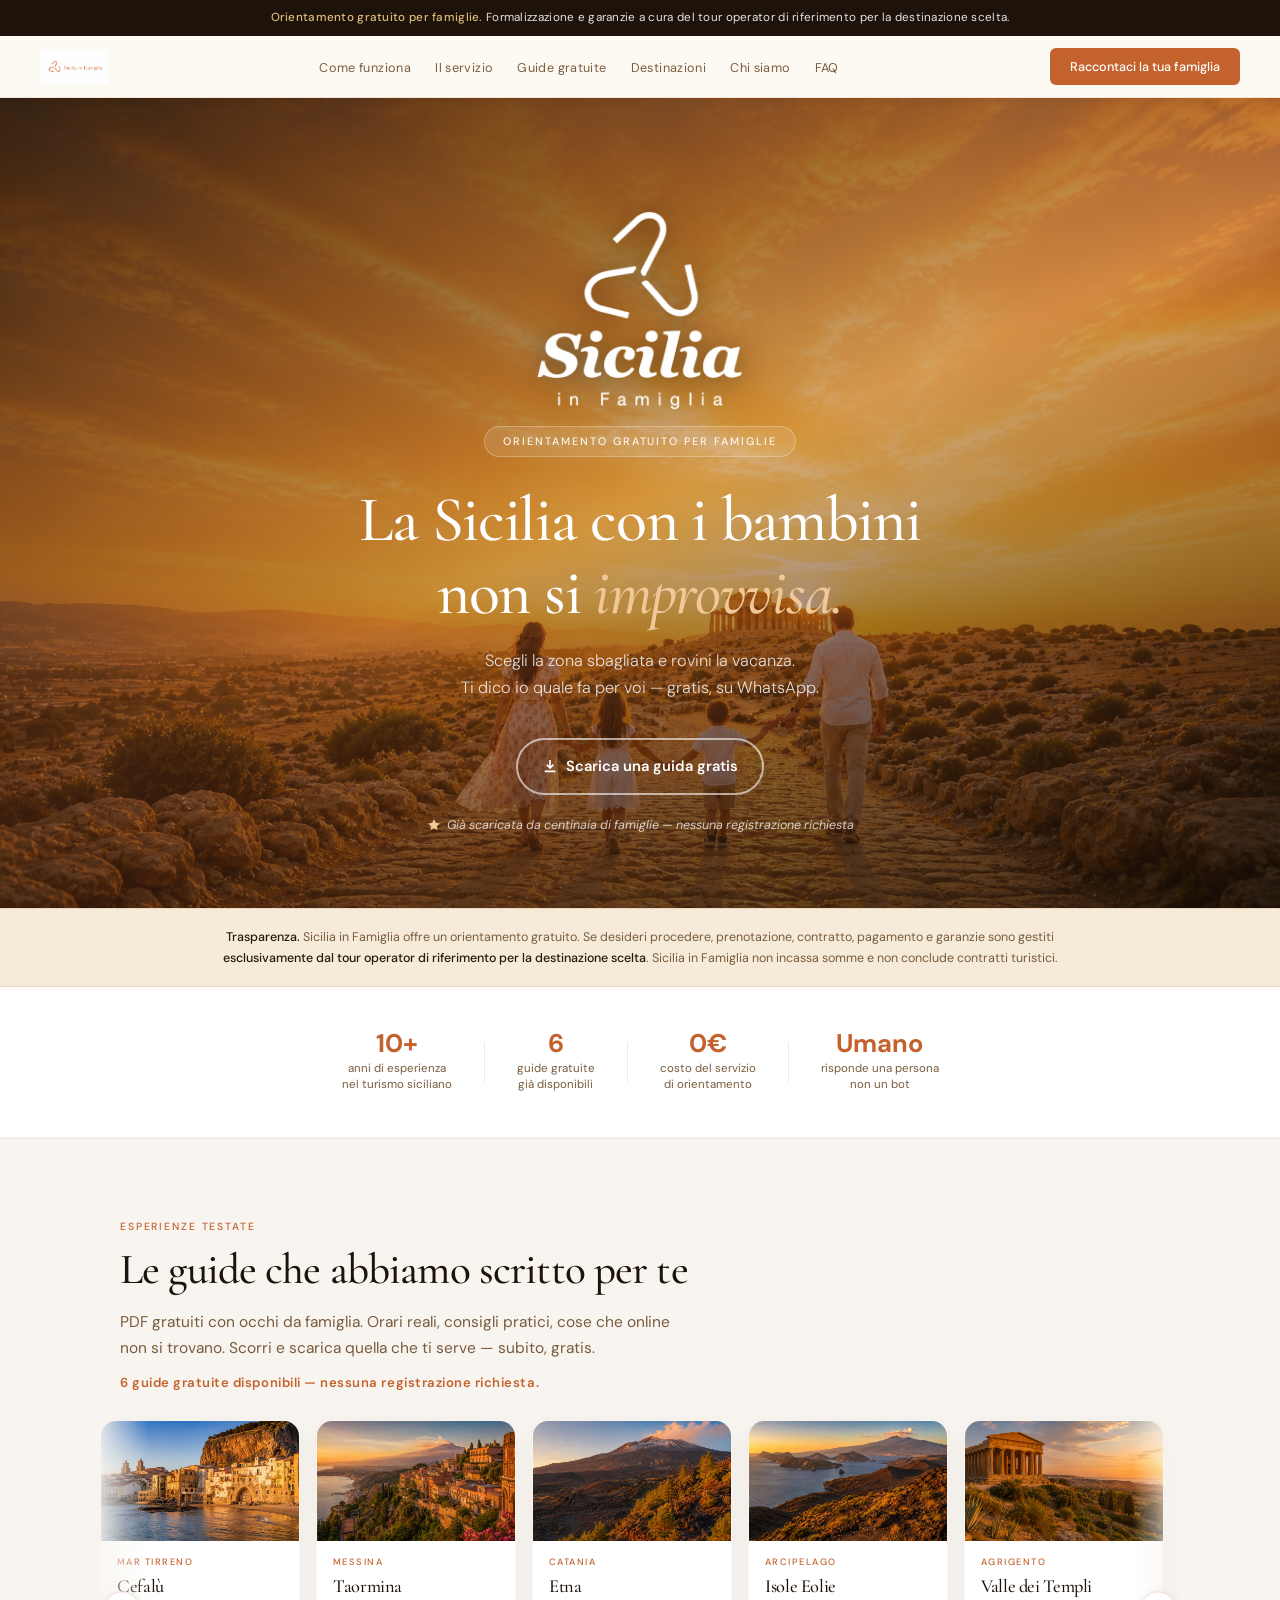
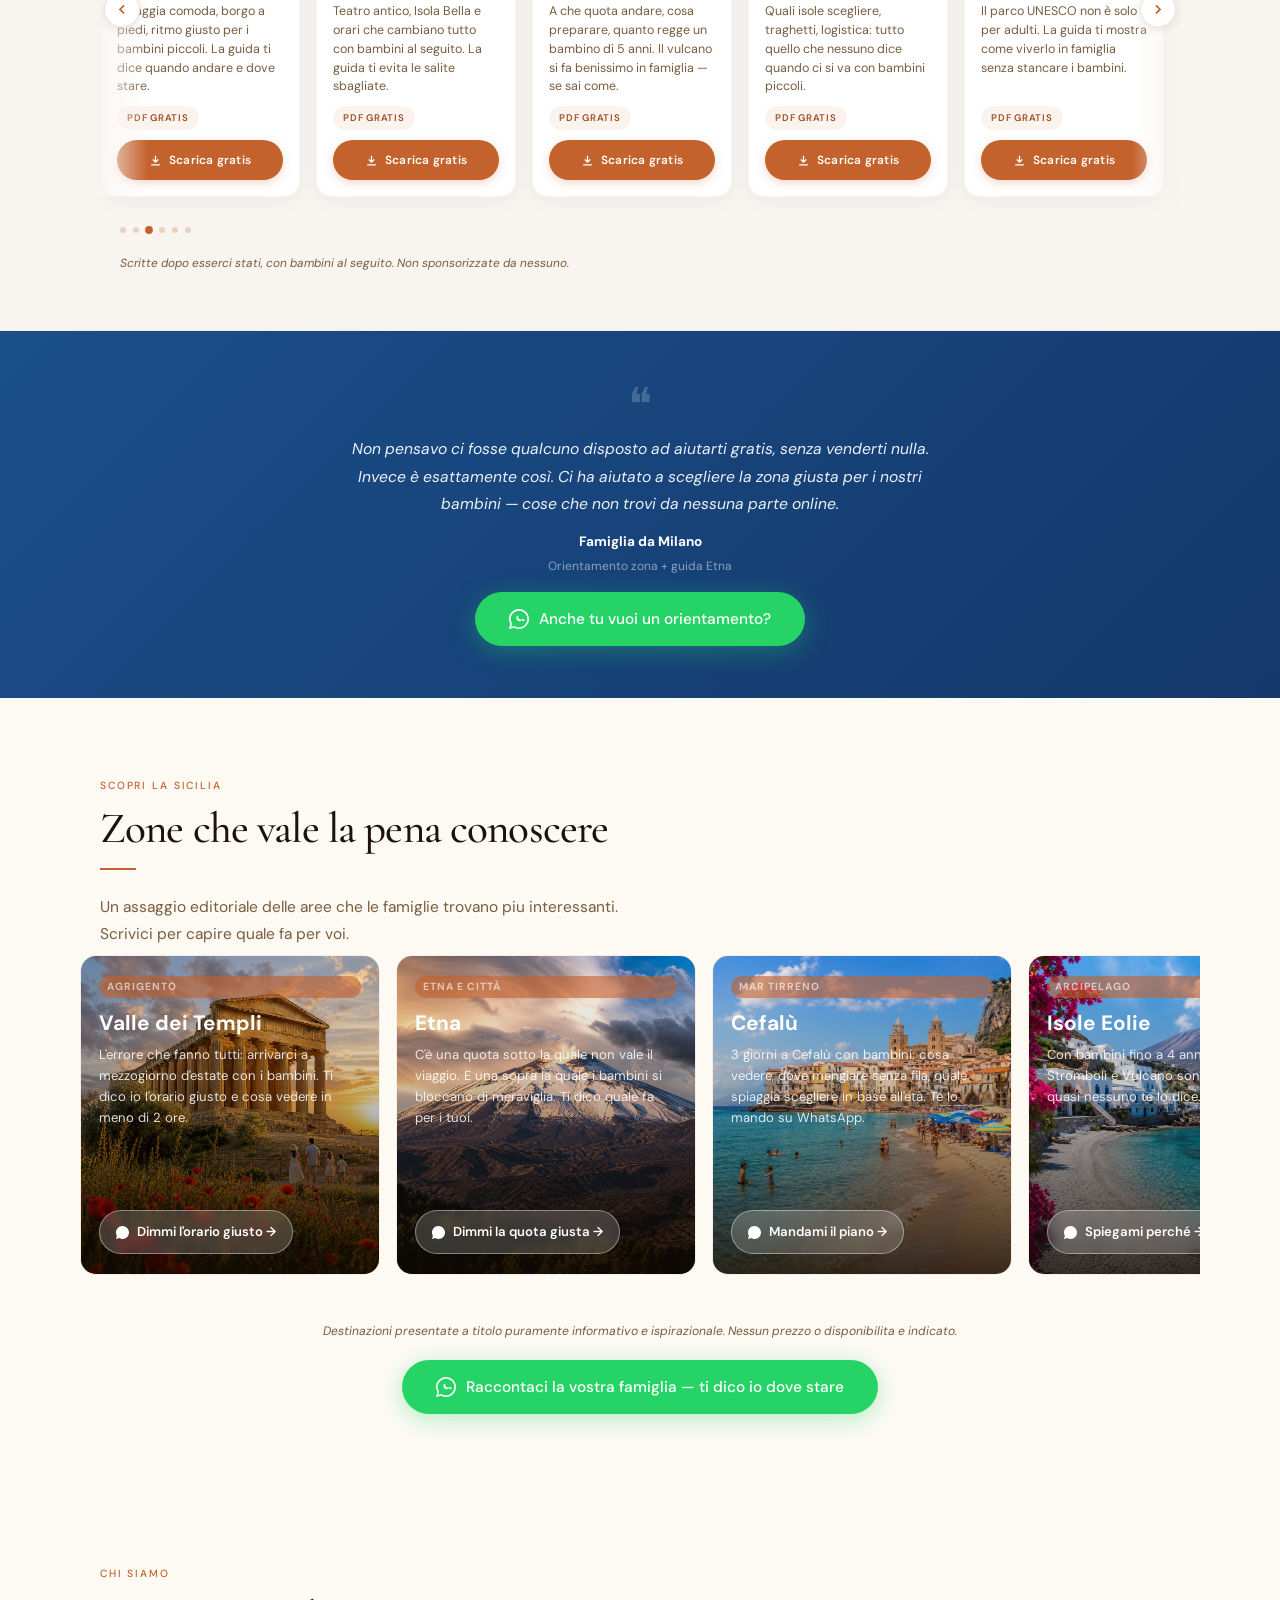
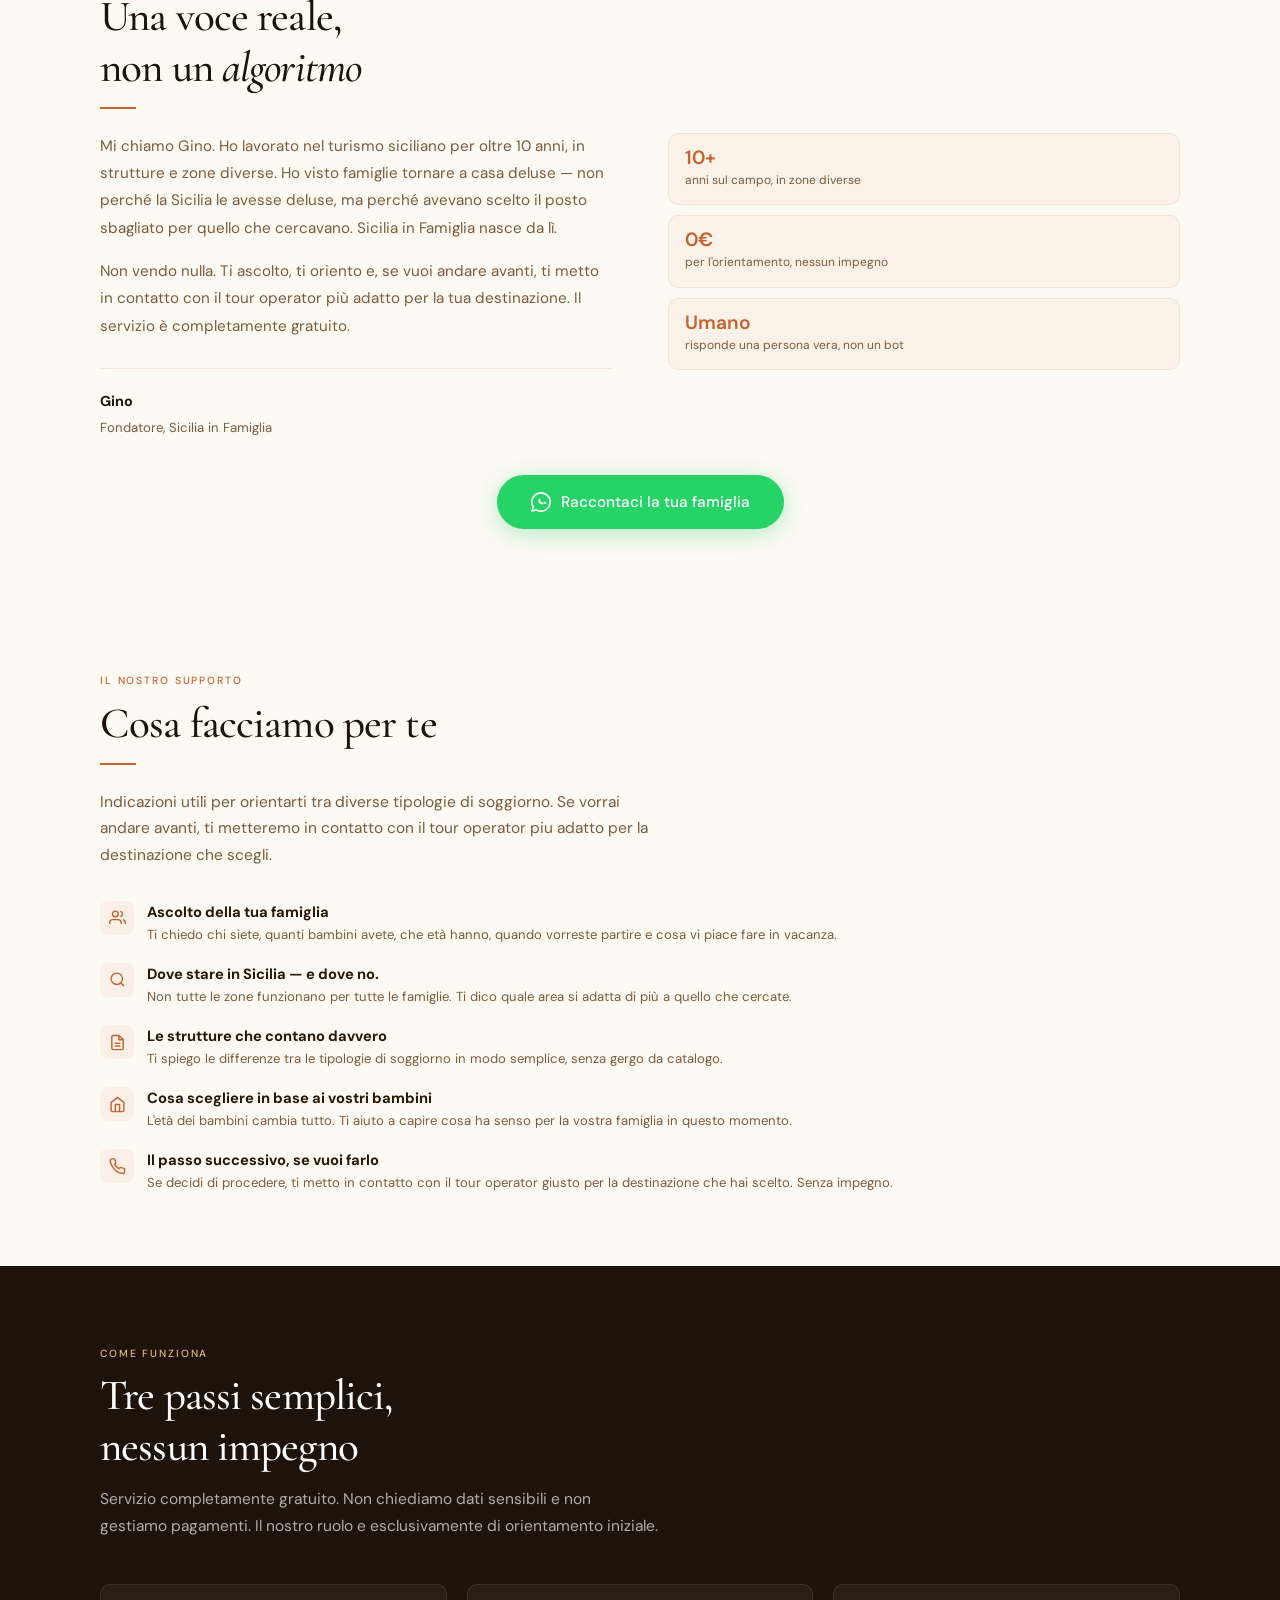
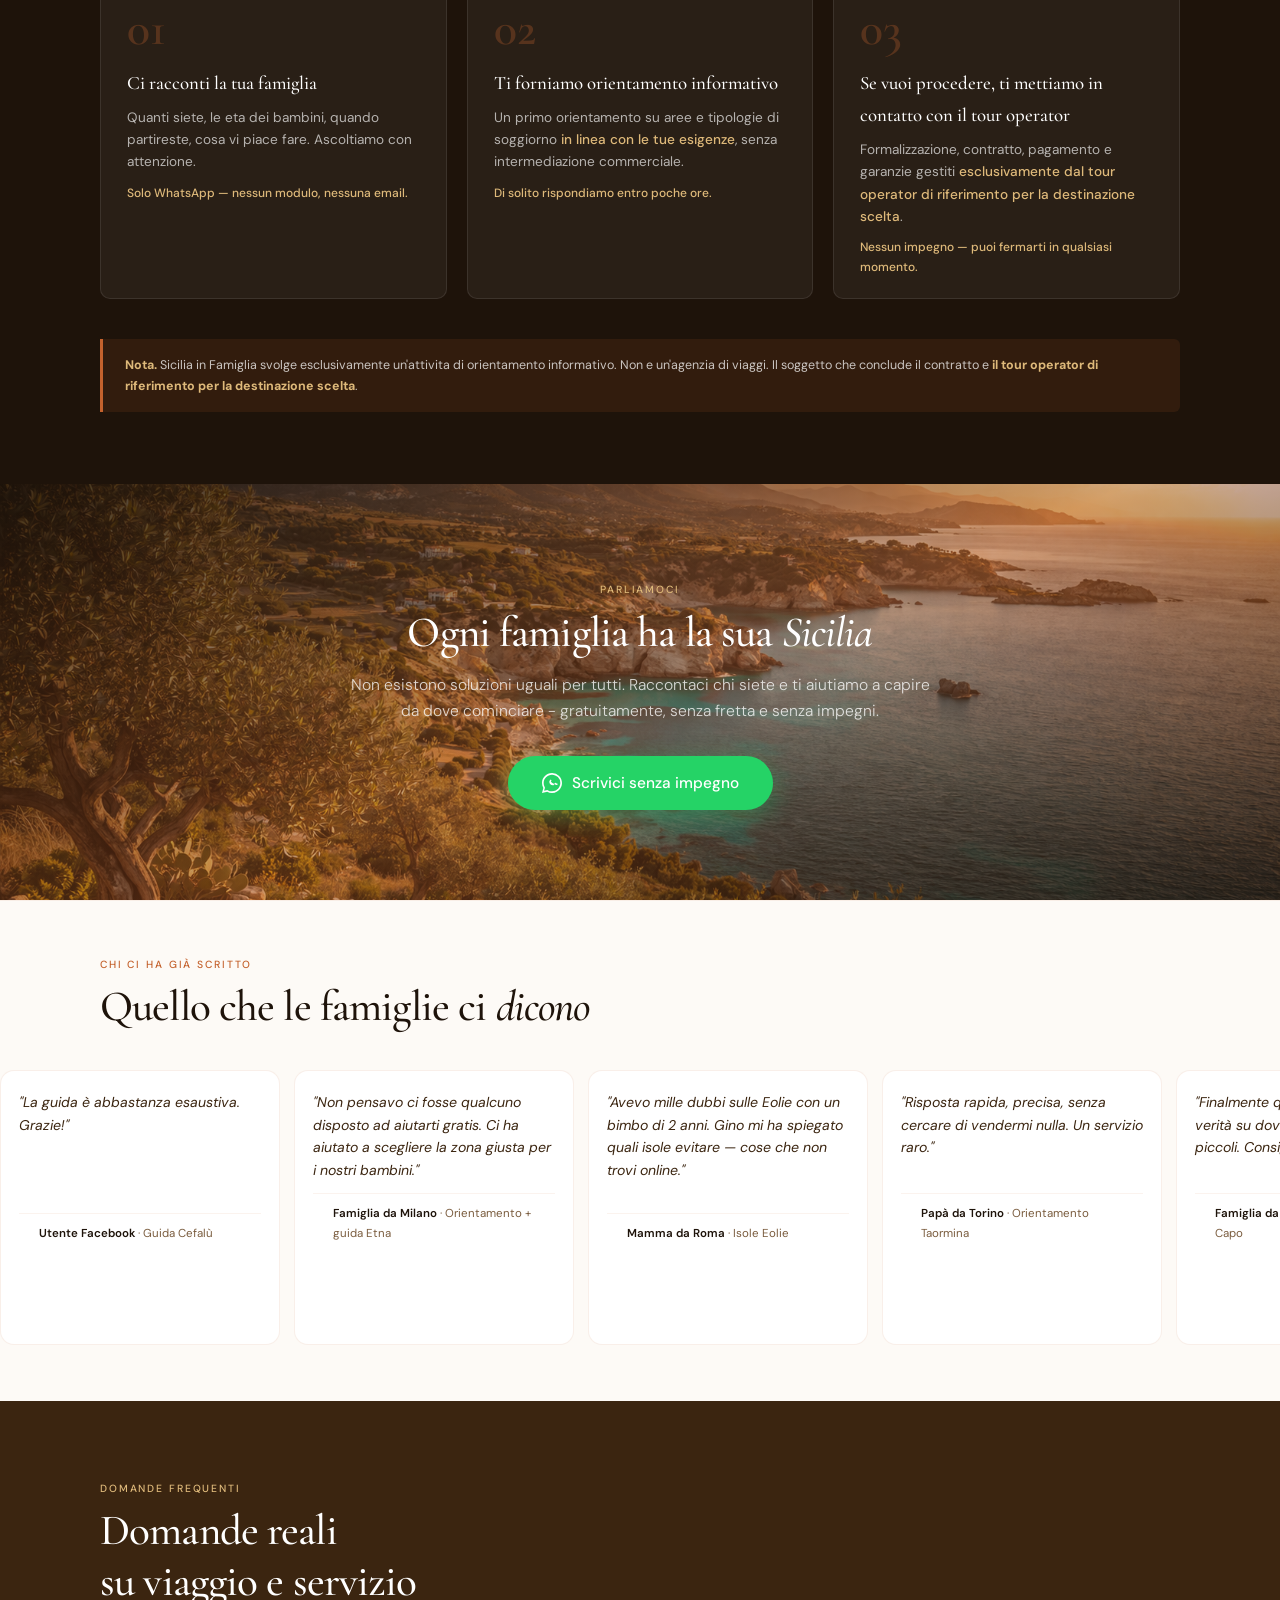
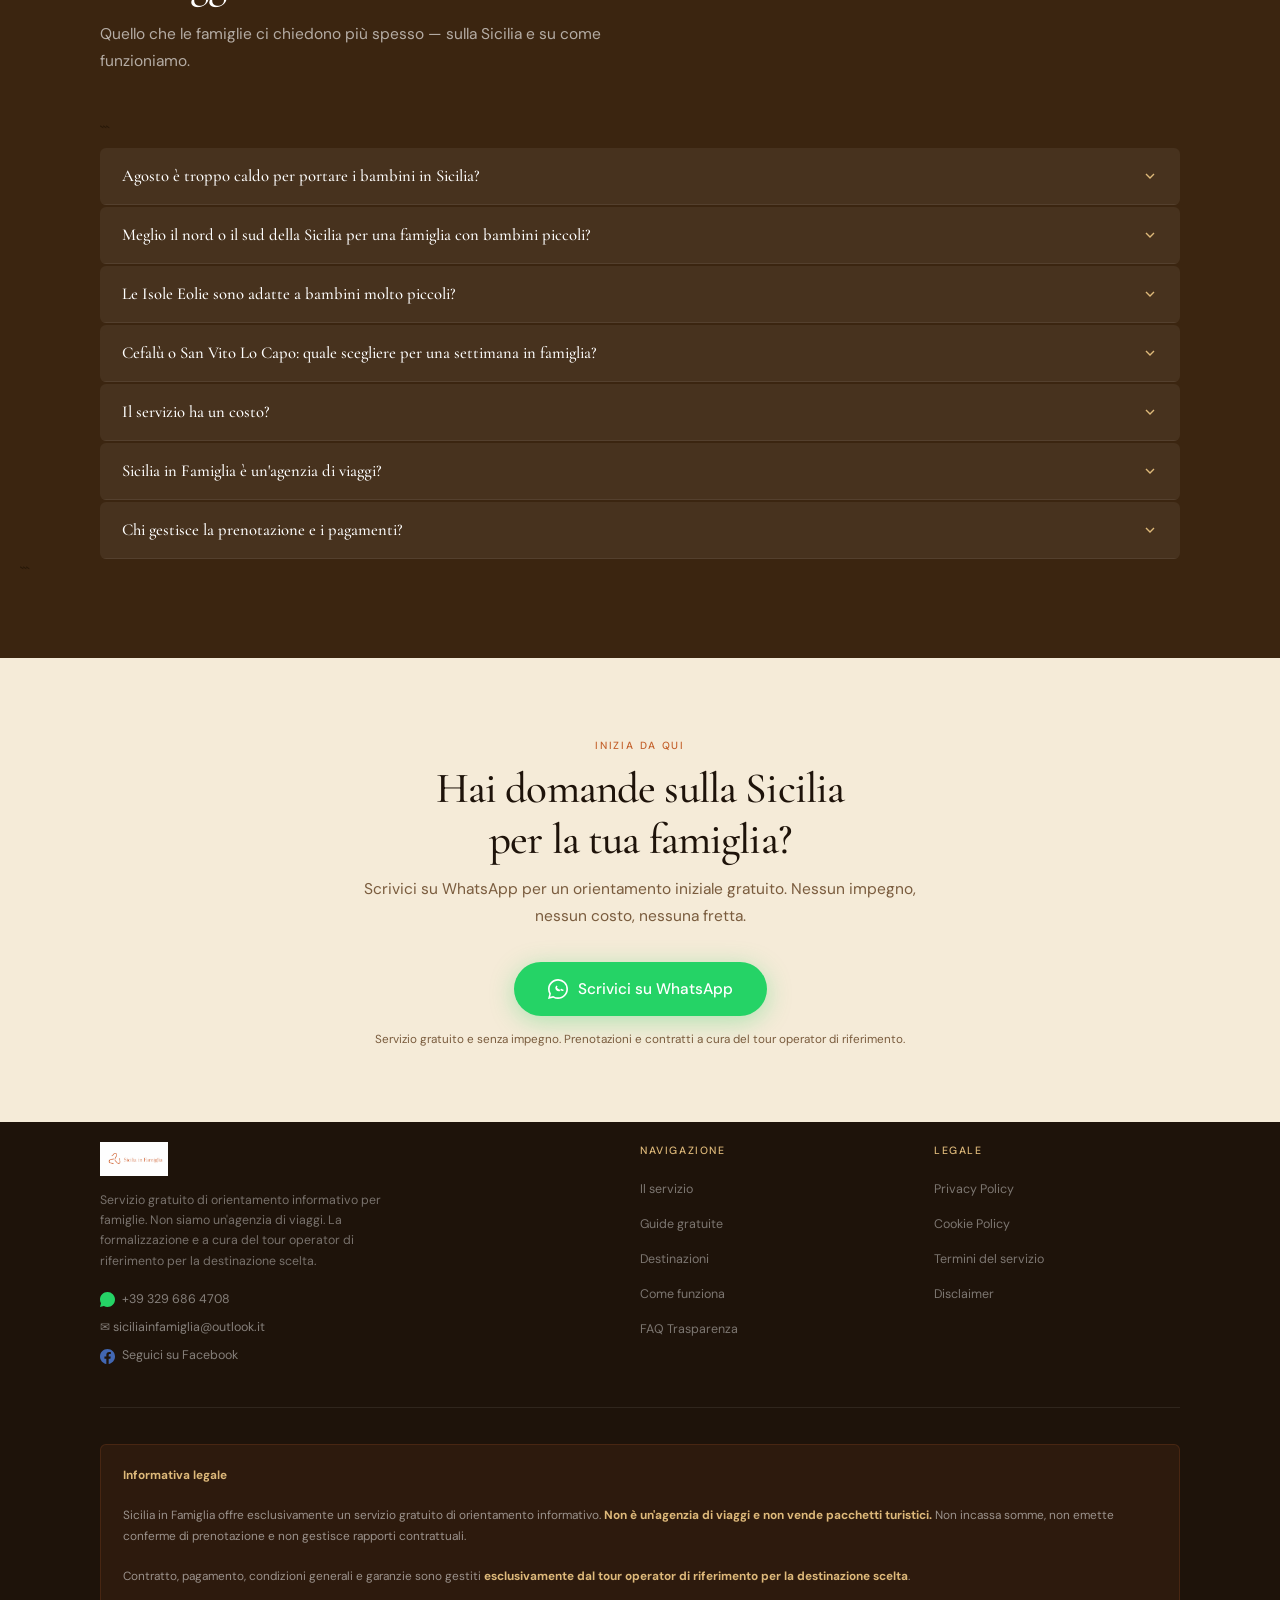
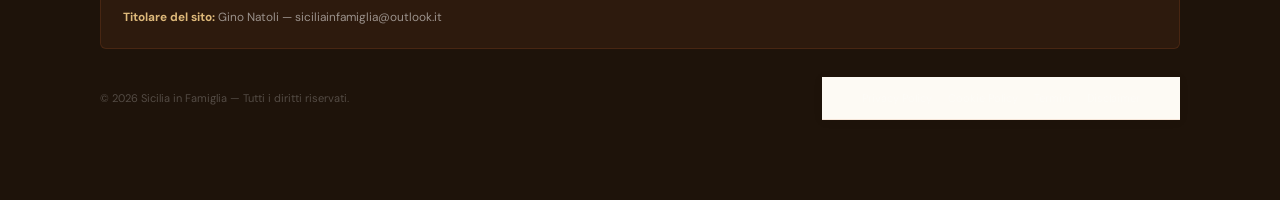
==== commit 204b94e8: "Add files via upload" ====
--- a/index.html
+++ b/index.html
@@ -127,10 +127,6 @@
         Ti dico io quale fa per voi — gratis, su WhatsApp.
       </p>
       <div class="hero-cta-group">
-        <a class="btn-wa" href="https://wa.me/+393296864708?text=Ciao%21%20Vorrei%20un%20orientamento%20gratuito%20per%20la%20Sicilia%20con%20la%20mia%20famiglia." target="_blank" rel="noopener noreferrer">
-          <svg aria-hidden="true" viewBox="0 0 24 24" fill="currentColor"><path d="M20.52 3.48A11.93 11.93 0 0 0 12 0C5.37 0 0 5.37 0 12c0 2.11.55 4.16 1.6 5.97L0 24l6.22-1.63A11.94 11.94 0 0 0 12 24c6.63 0 12-5.37 12-12 0-3.2-1.25-6.21-3.48-8.52zM12 22c-1.85 0-3.65-.5-5.22-1.44l-.37-.22-3.86 1.01 1.03-3.74-.24-.38A9.94 9.94 0 0 1 2 12C2 6.48 6.48 2 12 2c2.67 0 5.18 1.04 7.07 2.93A9.93 9.93 0 0 1 22 12c0 5.52-4.48 10-10 10zm5.44-7.6c-.3-.15-1.75-.86-2.02-.96-.27-.1-.47-.15-.67.15s-.77.96-.94 1.16c-.17.2-.35.22-.65.07A8.22 8.22 0 0 1 9.6 13.1c-.42-.72-.7-1.52-.78-2.35-.08-.82.18-1.6.72-2.19.19-.2.38-.39.6-.54.22-.15.3-.09.44.06.14.15.6.73.73.88.13.15.13.28 0 .43-.13.15-.3.35-.43.53-.13.18-.1.37.02.54.43.59.96 1.1 1.57 1.51.61.41 1.28.7 1.98.87.2.05.37.02.5-.1.13-.12.57-.66.72-.88.15-.22.3-.18.5-.11.2.07 1.72.81 2.02.96.3.15.5.22.57.35.07.13.07.76-.22 1.06z"/></svg>
-          Scrivimi su WhatsApp
-        </a>
         <a class="btn-guide-hero" href="#esperienze">
           <svg width="16" height="16" aria-hidden="true" viewBox="0 0 24 24" fill="none" stroke="currentColor" stroke-width="2.5"><path d="M12 15V3M7 10l5 5 5-5M4 20h16"/></svg>
           Scarica una guida gratis
@@ -148,10 +144,6 @@
   <section class="trasparenza-mini" aria-label="Nota trasparenza">
     <div class="container trasparenza-mini-inner">
       <p><strong>Trasparenza.</strong> Sicilia in Famiglia offre un orientamento gratuito. Se desideri procedere, prenotazione, contratto, pagamento e garanzie sono gestiti <strong>esclusivamente dal tour operator di riferimento per la destinazione scelta</strong>. Sicilia in Famiglia non incassa somme e non conclude contratti turistici.</p>
-      <a class="btn-wa reveal" href="https://wa.me/+393296864708" target="_blank" rel="noopener noreferrer">
-        <svg aria-hidden="true" viewBox="0 0 24 24" fill="currentColor"><path d="M20.52 3.48A11.93 11.93 0 0 0 12 0C5.37 0 0 5.37 0 12c0 2.11.55 4.16 1.6 5.97L0 24l6.22-1.63A11.94 11.94 0 0 0 12 24c6.63 0 12-5.37 12-12 0-3.2-1.25-6.21-3.48-8.52zM12 22c-1.85 0-3.65-.5-5.22-1.44l-.37-.22-3.86 1.01 1.03-3.74-.24-.38A9.94 9.94 0 0 1 2 12C2 6.48 6.48 2 12 2c2.67 0 5.18 1.04 7.07 2.93A9.93 9.93 0 0 1 22 12c0 5.52-4.48 10-10 10zm5.44-7.6c-.3-.15-1.75-.86-2.02-.96-.27-.1-.47-.15-.67.15s-.77.96-.94 1.16c-.17.2-.35.22-.65.07A8.22 8.22 0 0 1 9.6 13.1c-.42-.72-.7-1.52-.78-2.35-.08-.82.18-1.6.72-2.19.19-.2.38-.39.6-.54.22-.15.3-.09.44.06.14.15.6.73.73.88.13.15.13.28 0 .43-.13.15-.3.35-.43.53-.13.18-.1.37.02.54.43.59.96 1.1 1.57 1.51.61.41 1.28.7 1.98.87.2.05.37.02.5-.1.13-.12.57-.66.72-.88.15-.22.3-.18.5-.11.2.07 1.72.81 2.02.96.3.15.5.22.57.35.07.13.07.76-.22 1.06z"/></svg>
-        Iniziamo da qui
-      </a>
     </div>
   </section>
 
@@ -496,7 +488,7 @@
         </div>
       </div>
       <div class="reveal" style="text-align:center;margin-top:36px">
-        <a class="btn-wa" href="https://wa.me/+393296864708" target="_blank" rel="noopener noreferrer">
+        <a class="btn-wa" style="background:#25D366" href="https://wa.me/+393296864708" target="_blank" rel="noopener noreferrer">
           <svg aria-hidden="true" viewBox="0 0 24 24" fill="currentColor"><path d="M20.52 3.48A11.93 11.93 0 0 0 12 0C5.37 0 0 5.37 0 12c0 2.11.55 4.16 1.6 5.97L0 24l6.22-1.63A11.94 11.94 0 0 0 12 24c6.63 0 12-5.37 12-12 0-3.2-1.25-6.21-3.48-8.52zM12 22c-1.85 0-3.65-.5-5.22-1.44l-.37-.22-3.86 1.01 1.03-3.74-.24-.38A9.94 9.94 0 0 1 2 12C2 6.48 6.48 2 12 2c2.67 0 5.18 1.04 7.07 2.93A9.93 9.93 0 0 1 22 12c0 5.52-4.48 10-10 10zm5.44-7.6c-.3-.15-1.75-.86-2.02-.96-.27-.1-.47-.15-.67.15s-.77.96-.94 1.16c-.17.2-.35.22-.65.07A8.22 8.22 0 0 1 9.6 13.1c-.42-.72-.7-1.52-.78-2.35-.08-.82.18-1.6.72-2.19.19-.2.38-.39.6-.54.22-.15.3-.09.44.06.14.15.6.73.73.88.13.15.13.28 0 .43-.13.15-.3.35-.43.53-.13.18-.1.37.02.54.43.59.96 1.1 1.57 1.51.61.41 1.28.7 1.98.87.2.05.37.02.5-.1.13-.12.57-.66.72-.88.15-.22.3-.18.5-.11.2.07 1.72.81 2.02.96.3.15.5.22.57.35.07.13.07.76-.22 1.06z"/></svg>
           Raccontaci la tua famiglia
         </a>
@@ -576,39 +568,32 @@
 
   <!-- RECENSIONI -->
 
-  <section style="background:#FDFAF6;padding:72px 20px;border-top:1px solid rgba(196,98,45,.08)" aria-labelledby="rec-title">
+  <section class="rec-section" aria-labelledby="rec-title">
     <div class="container">
       <span class="section-tag reveal">Chi ci ha già scritto</span>
-      <h2 class="section-title reveal" id="rec-title">Quello che le famiglie<br>ci <em>dicono</em></h2>
-      <div class="divider reveal" aria-hidden="true"></div>
-      <div class="reveal" style="display:grid;grid-template-columns:repeat(auto-fit,minmax(260px,1fr));gap:20px;margin-top:36px">
-
-        <blockquote style="background:#fff;border:1px solid rgba(196,98,45,.1);border-radius:14px;padding:28px 24px;display:flex;flex-direction:column;gap:14px">
-          <p style="font-size:.92rem;color:#3B2510;line-height:1.7;flex:1">"La guida è abbastanza esaustiva. Grazie!"</p>
-          <footer style="font-size:.75rem;color:#7A5C3E;border-top:1px solid rgba(196,98,45,.08);padding-top:12px">
-            <strong style="color:#1E130A;display:block">Utente Facebook</strong>
-            Guida Cefalù
-          </footer>
-        </blockquote>
-
-        <blockquote style="background:#fff;border:1px solid rgba(196,98,45,.1);border-radius:14px;padding:28px 24px;display:flex;flex-direction:column;gap:14px">
-          <p style="font-size:.92rem;color:#3B2510;line-height:1.7;flex:1">"Non pensavo ci fosse qualcuno disposto ad aiutarti gratis, senza venderti nulla. Invece è esattamente così. Ci ha aiutato a scegliere la zona giusta per i nostri bambini."</p>
-          <footer style="font-size:.75rem;color:#7A5C3E;border-top:1px solid rgba(196,98,45,.08);padding-top:12px">
-            <strong style="color:#1E130A;display:block">Famiglia da Milano</strong>
-            Orientamento zona + guida Etna
-          </footer>
-        </blockquote>
-
-        <blockquote style="background:#fff;border:1px solid rgba(196,98,45,.1);border-radius:14px;padding:28px 24px;display:flex;flex-direction:column;gap:14px">
-          <p style="font-size:.92rem;color:#3B2510;line-height:1.7;flex:1">"Avevo mille dubbi sulle Eolie con un bambino di 2 anni. Gino mi ha spiegato quali isole evitare e perché — cose che non trovi da nessuna parte online."</p>
-          <footer style="font-size:.75rem;color:#7A5C3E;border-top:1px solid rgba(196,98,45,.08);padding-top:12px">
-            <strong style="color:#1E130A;display:block">Mamma da Roma</strong>
-            Orientamento Isole Eolie
-          </footer>
-        </blockquote>
-
-      </div>
-      <p class="reveal" style="margin-top:24px;font-size:.75rem;color:#7A5C3E;font-style:italic;text-align:center">Hai già usato il servizio? Scrivici — il tuo feedback ci aiuta a migliorare.</p>
+      <h2 class="section-title reveal" id="rec-title">Quello che le famiglie ci <em>dicono</em></h2>
+    </div>
+    <div class="rec-scroll">
+      <blockquote class="rec-card reveal">
+        <p>"La guida è abbastanza esaustiva. Grazie!"</p>
+        <footer><strong>Utente Facebook</strong> · Guida Cefalù</footer>
+      </blockquote>
+      <blockquote class="rec-card reveal">
+        <p>"Non pensavo ci fosse qualcuno disposto ad aiutarti gratis. Ci ha aiutato a scegliere la zona giusta per i nostri bambini."</p>
+        <footer><strong>Famiglia da Milano</strong> · Orientamento + guida Etna</footer>
+      </blockquote>
+      <blockquote class="rec-card reveal">
+        <p>"Avevo mille dubbi sulle Eolie con un bimbo di 2 anni. Gino mi ha spiegato quali isole evitare — cose che non trovi online."</p>
+        <footer><strong>Mamma da Roma</strong> · Isole Eolie</footer>
+      </blockquote>
+      <blockquote class="rec-card reveal">
+        <p>"Risposta rapida, precisa, senza cercare di vendermi nulla. Un servizio raro."</p>
+        <footer><strong>Papà da Torino</strong> · Orientamento Taormina</footer>
+      </blockquote>
+      <blockquote class="rec-card reveal">
+        <p>"Finalmente qualcuno che ti dice la verità su dove andare con i bambini piccoli. Consigli pratici veri."</p>
+        <footer><strong>Famiglia da Napoli</strong> · San Vito Lo Capo</footer>
+      </blockquote>
     </div>
   </section>
 
--- a/style.css
+++ b/style.css
@@ -672,3 +672,139 @@
 @media (min-width: 700px) {
   .dest-card-v2 { flex: 0 0 320px; }
 }
+
+/* ── CTA DESTINAZIONI — trasparenza bianca come prima ── */
+.dest-cta-v2 {
+  display: inline-flex;
+  align-items: center;
+  gap: 8px;
+  background: rgba(255,255,255,0.18) !important;
+  backdrop-filter: blur(4px);
+  border: 1px solid rgba(255,255,255,0.4);
+  color: #fff !important;
+  font-size: .82rem;
+  font-weight: 600;
+  padding: 10px 16px;
+  border-radius: 50px;
+  text-decoration: none;
+  margin-top: 4px;
+  transition: background .2s;
+  align-self: flex-start;
+}
+.dest-cta-v2:hover { background: rgba(255,255,255,0.28) !important; }
+
+/* card foto che copre il body - overlay dark per leggibilità testo */
+.dest-card-v2 {
+  position: relative;
+  min-height: 320px;
+  border-radius: 16px;
+  overflow: hidden;
+  flex: 0 0 80vw;
+  max-width: 340px;
+  scroll-snap-align: start;
+  display: flex;
+  flex-direction: column;
+  justify-content: flex-end;
+}
+.dest-card-v2 img {
+  position: absolute;
+  inset: 0;
+  width: 100%;
+  height: 100%;
+  object-fit: cover;
+  display: block;
+  z-index: 0;
+}
+.dest-card-v2::after {
+  content: '';
+  position: absolute;
+  inset: 0;
+  background: linear-gradient(to top, rgba(15,8,2,.82) 0%, rgba(15,8,2,.2) 60%, transparent 100%);
+  z-index: 1;
+}
+.dest-v2-body {
+  position: relative;
+  z-index: 2;
+  padding: 20px 18px 20px;
+  display: flex;
+  flex-direction: column;
+  gap: 8px;
+}
+.dest-v2-body .dest-tag {
+  font-size: .65rem;
+  font-weight: 700;
+  letter-spacing: .1em;
+  text-transform: uppercase;
+  color: rgba(255,255,255,.6);
+}
+.dest-v2-body h3 {
+  font-size: 1.3rem;
+  font-weight: 700;
+  color: #fff;
+  margin: 0;
+  line-height: 1.2;
+}
+.dest-v2-body p {
+  font-size: .82rem;
+  line-height: 1.6;
+  color: rgba(255,255,255,.85);
+  margin: 0;
+}
+
+/* ── RECENSIONI SCROLL ── */
+.rec-section {
+  background: #FDFAF6;
+  padding: 48px 0 40px;
+  border-top: 1px solid rgba(196,98,45,.08);
+}
+.rec-section .container { padding-bottom: 20px; }
+.rec-scroll {
+  display: flex;
+  gap: 14px;
+  overflow-x: auto;
+  scroll-snap-type: x mandatory;
+  -webkit-overflow-scrolling: touch;
+  scrollbar-width: none;
+  padding: 4px 20px 16px;
+  margin: 0;
+}
+.rec-scroll::-webkit-scrollbar { display: none; }
+.rec-card {
+  flex: 0 0 78vw;
+  max-width: 300px;
+  scroll-snap-align: start;
+  background: #fff;
+  border: 1px solid rgba(196,98,45,.1);
+  border-radius: 14px;
+  padding: 20px 18px;
+  display: flex;
+  flex-direction: column;
+  gap: 12px;
+  margin: 0;
+}
+.rec-card p {
+  font-size: .88rem;
+  line-height: 1.6;
+  color: #3B2510;
+  margin: 0;
+  font-style: italic;
+  flex: 1;
+}
+.rec-card footer {
+  font-size: .72rem;
+  color: #7A5C3E;
+  border-top: 1px solid rgba(196,98,45,.08);
+  padding-top: 10px;
+  background: transparent;
+  border-left: none;
+  border-right: none;
+  border-bottom: none;
+}
+.rec-card footer strong {
+  color: #1E130A;
+  font-weight: 600;
+}
+@media (min-width: 700px) {
+  .rec-card { flex: 0 0 280px; }
+  .dest-card-v2 { flex: 0 0 300px; }
+}
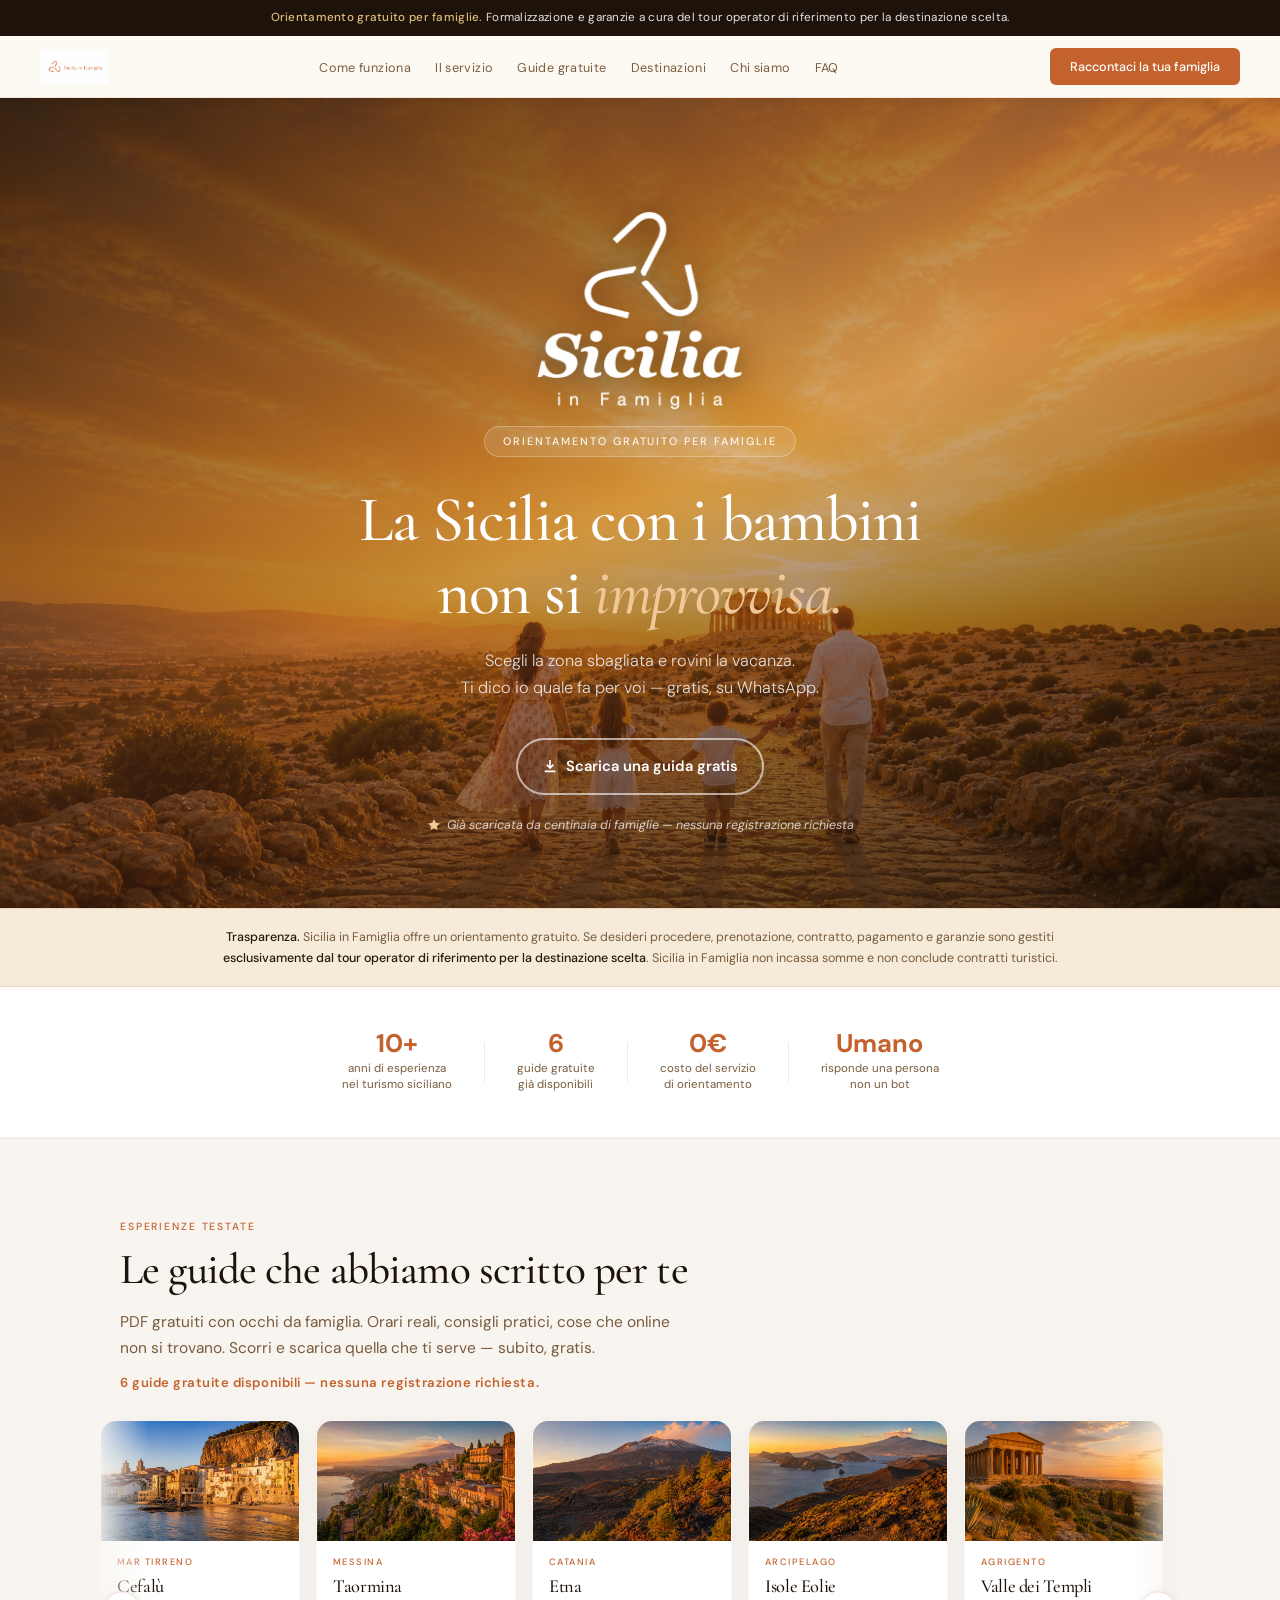
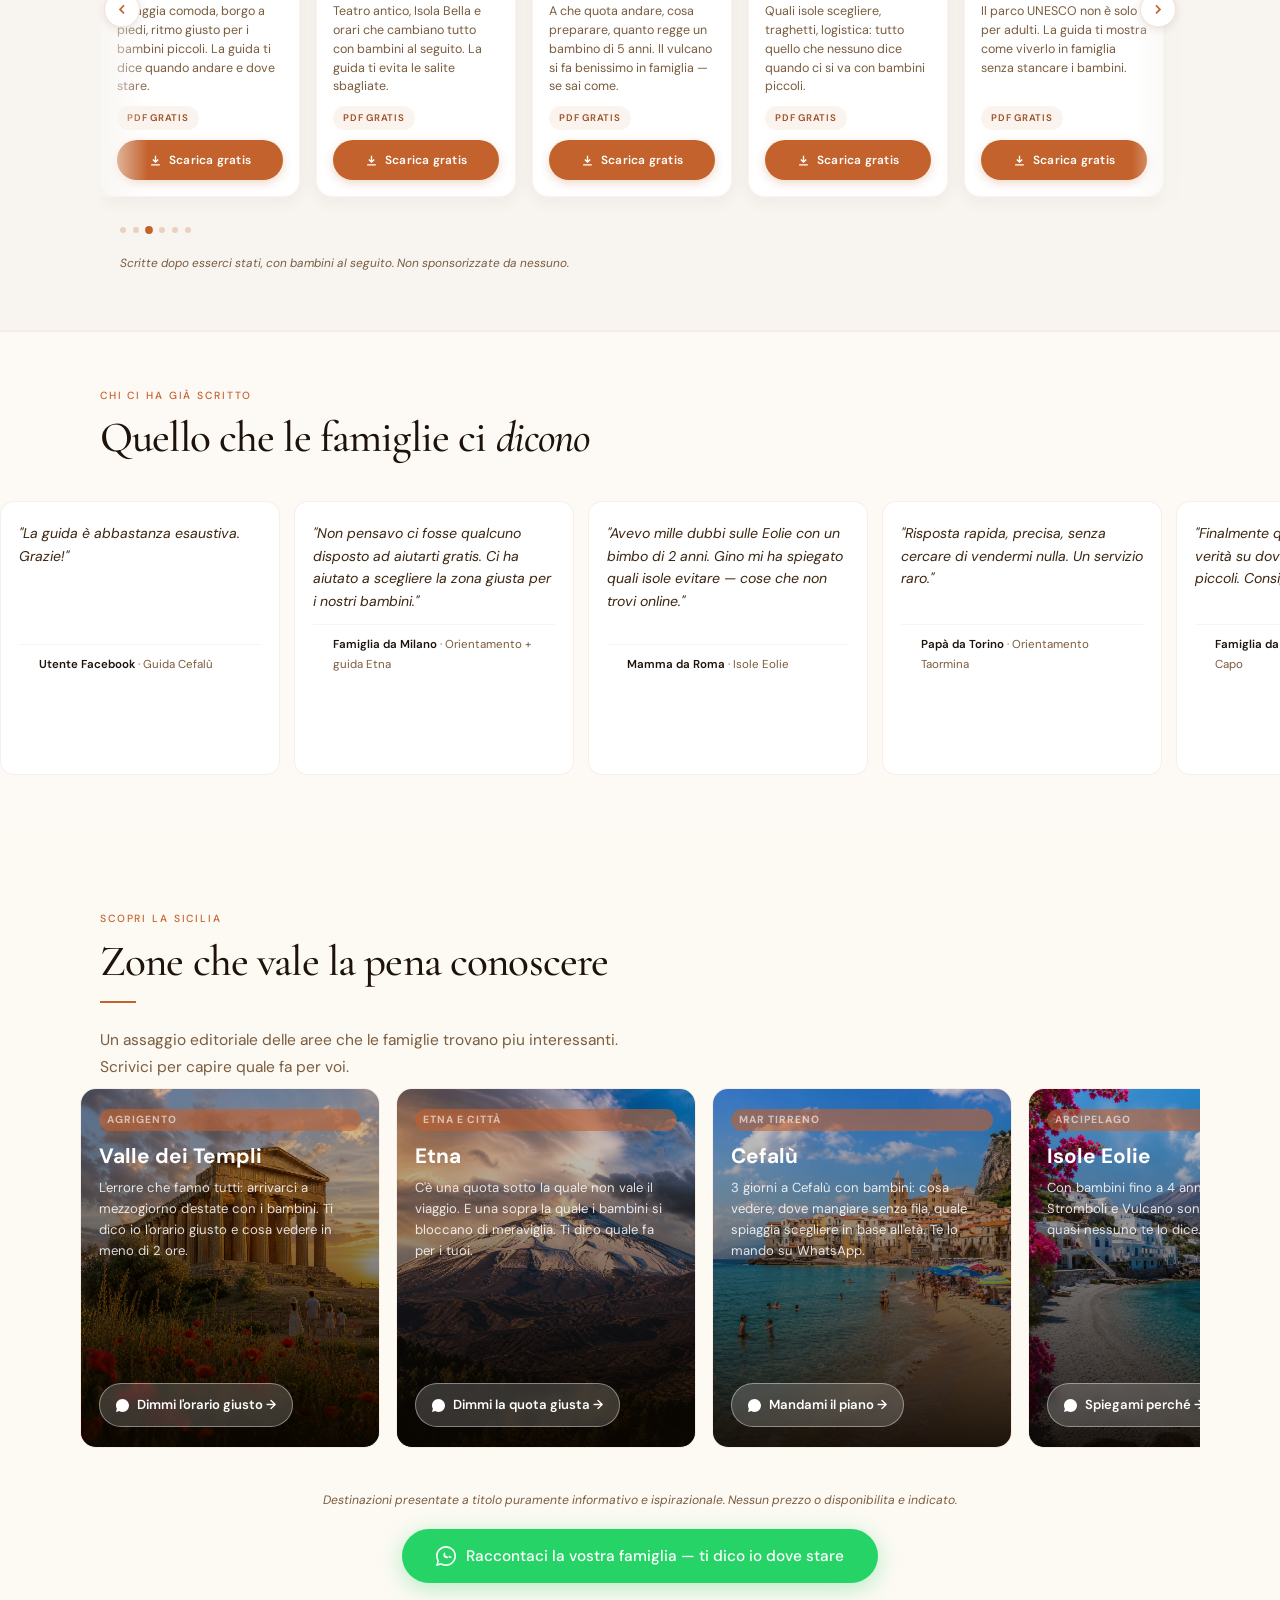
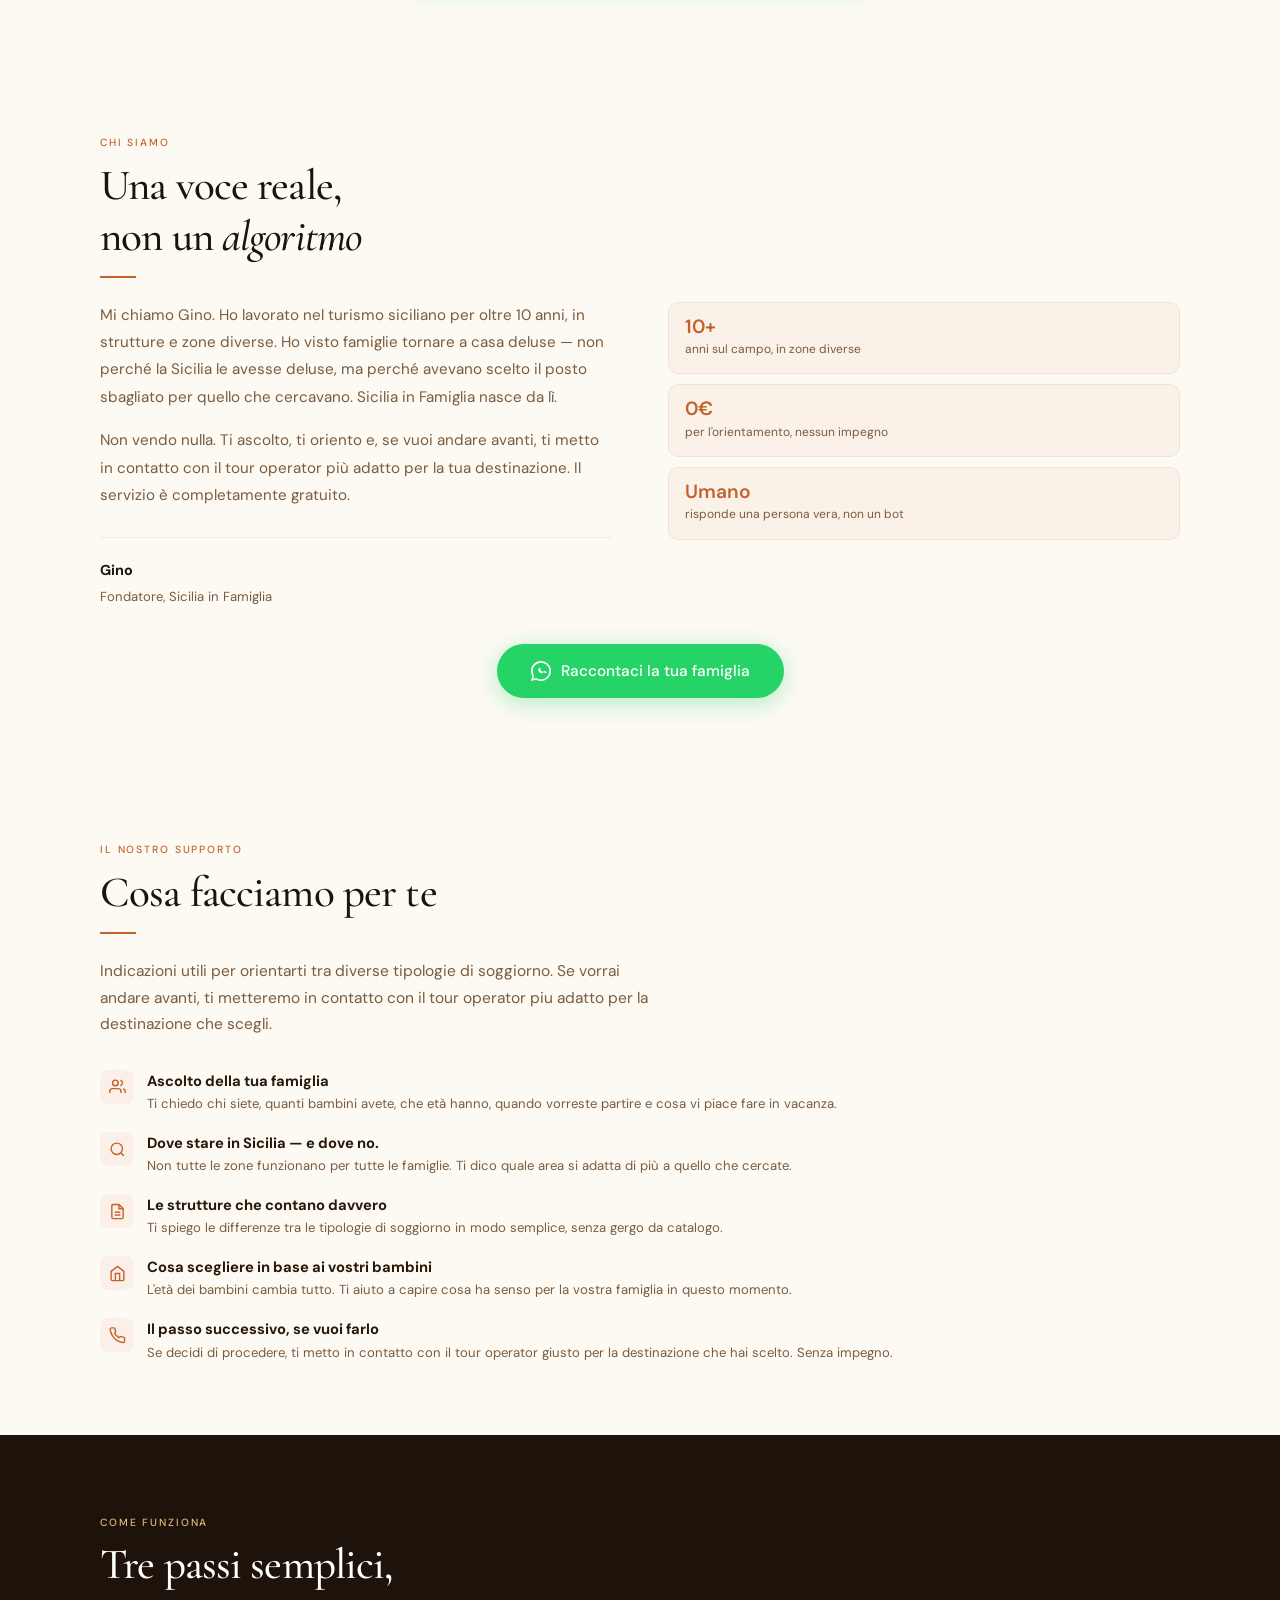
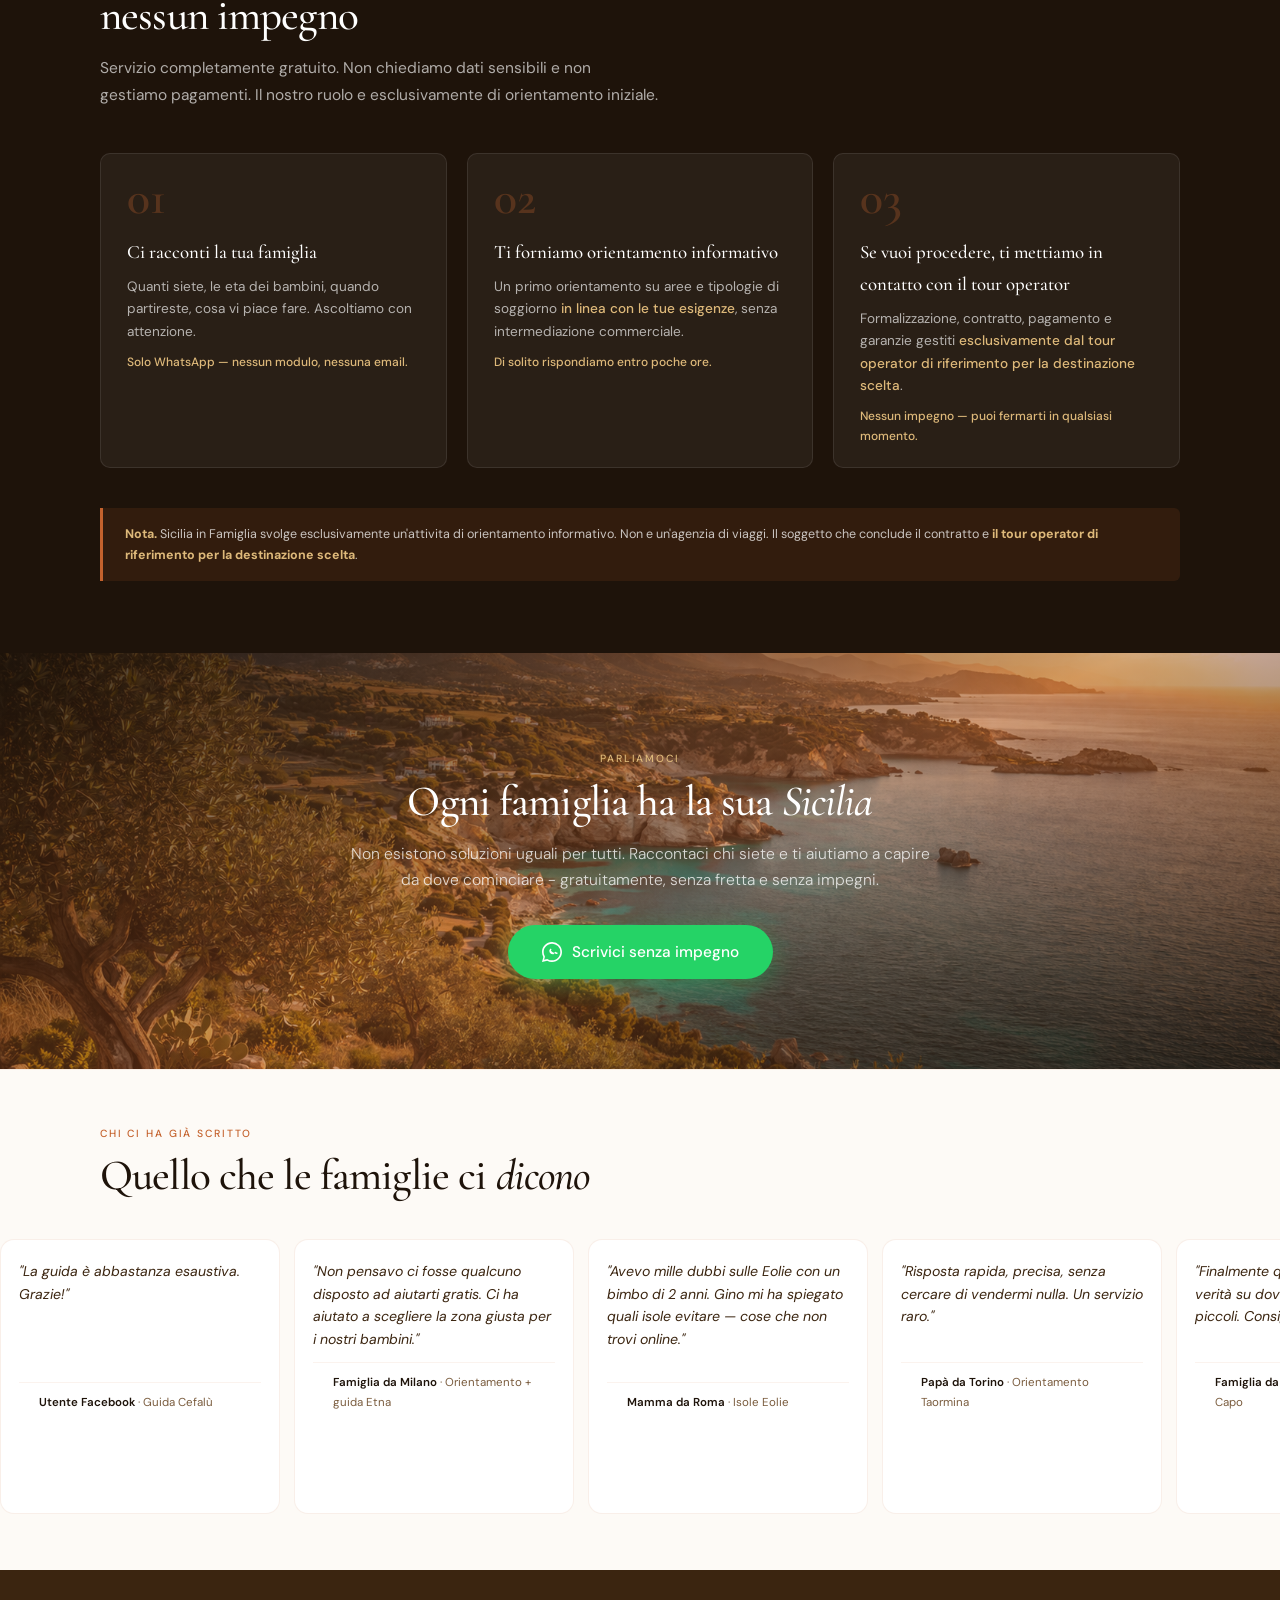
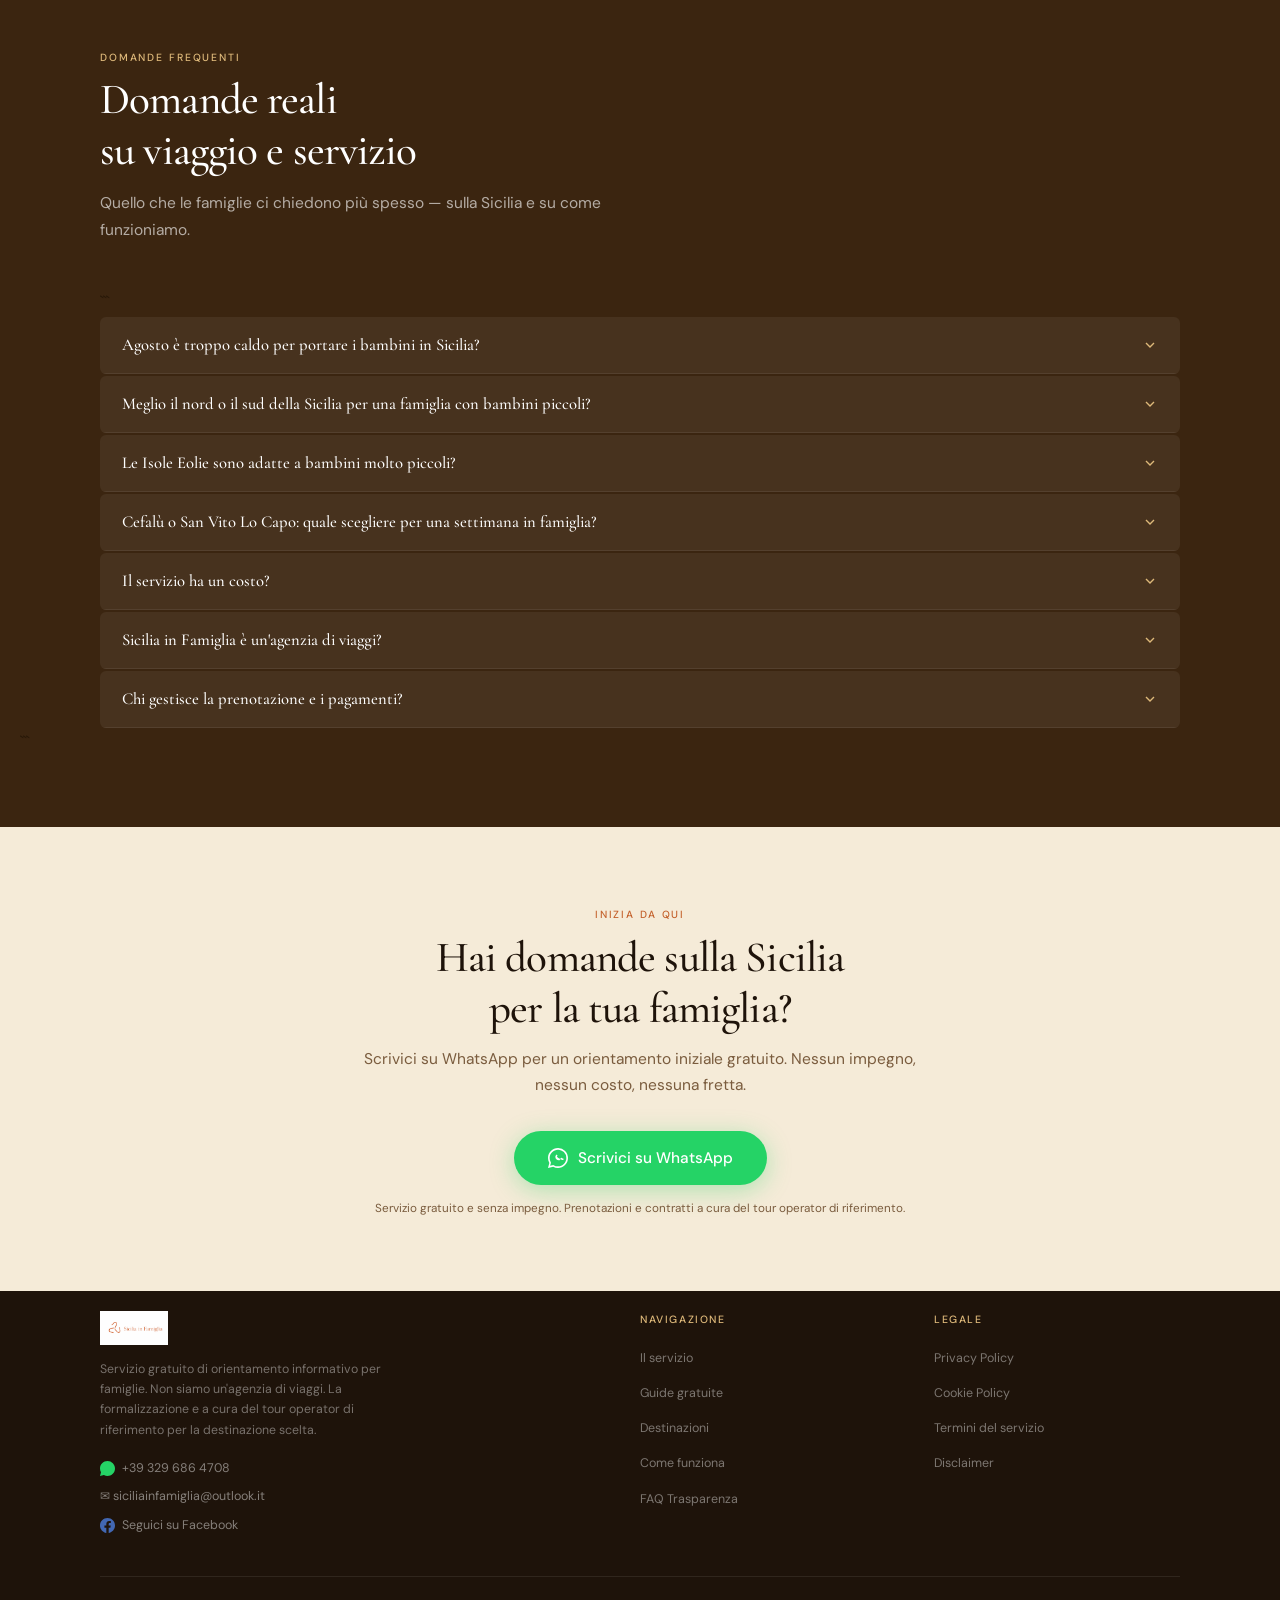
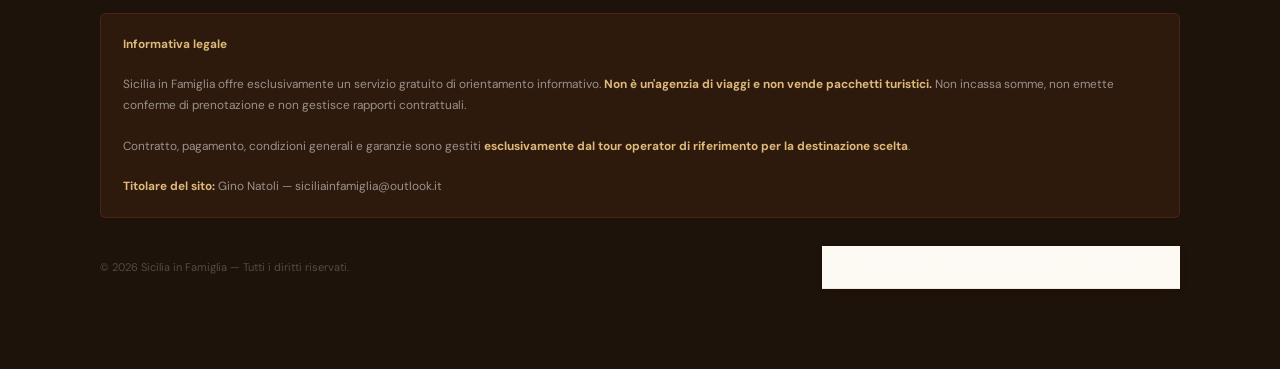
==== commit 66853a62: "Add files via upload" ====
--- a/index.html
+++ b/index.html
@@ -285,24 +285,34 @@
     </div>
   </section>
 
-  <!-- RECENSIONE IN EVIDENZA -->
-
-  <section class="rec-spotlight" aria-label="Testimonianza">
-    <div class="container">
-      <div class="rec-spotlight-inner reveal">
-        <div class="rec-spotlight-quote">❝</div>
-        <blockquote>
-          <p>Non pensavo ci fosse qualcuno disposto ad aiutarti gratis, senza venderti nulla. Invece è esattamente così. Ci ha aiutato a scegliere la zona giusta per i nostri bambini — cose che non trovi da nessuna parte online.</p>
-          <footer>
-            <strong>Famiglia da Milano</strong>
-            <span>Orientamento zona + guida Etna</span>
-          </footer>
-        </blockquote>
-        <a class="btn-wa" href="https://wa.me/+393296864708?text=Ciao%21%20Vorrei%20un%20orientamento%20gratuito%20per%20la%20Sicilia%20con%20la%20mia%20famiglia." target="_blank" rel="noopener noreferrer">
-          <svg aria-hidden="true" viewBox="0 0 24 24" fill="currentColor"><path d="M20.52 3.48A11.93 11.93 0 0 0 12 0C5.37 0 0 5.37 0 12c0 2.11.55 4.16 1.6 5.97L0 24l6.22-1.63A11.94 11.94 0 0 0 12 24c6.63 0 12-5.37 12-12 0-3.2-1.25-6.21-3.48-8.52zM12 22c-1.85 0-3.65-.5-5.22-1.44l-.37-.22-3.86 1.01 1.03-3.74-.24-.38A9.94 9.94 0 0 1 2 12C2 6.48 6.48 2 12 2c2.67 0 5.18 1.04 7.07 2.93A9.93 9.93 0 0 1 22 12c0 5.52-4.48 10-10 10zm5.44-7.6c-.3-.15-1.75-.86-2.02-.96-.27-.1-.47-.15-.67.15s-.77.96-.94 1.16c-.17.2-.35.22-.65.07A8.22 8.22 0 0 1 9.6 13.1c-.42-.72-.7-1.52-.78-2.35-.08-.82.18-1.6.72-2.19.19-.2.38-.39.6-.54.22-.15.3-.09.44.06.14.15.6.73.73.88.13.15.13.28 0 .43-.13.15-.3.35-.43.53-.13.18-.1.37.02.54.43.59.96 1.1 1.57 1.51.61.41 1.28.7 1.98.87.2.05.37.02.5-.1.13-.12.57-.66.72-.88.15-.22.3-.18.5-.11.2.07 1.72.81 2.02.96.3.15.5.22.57.35.07.13.07.76-.22 1.06z"/></svg>
-          Anche tu vuoi un orientamento?
-        </a>
-      </div>
+  <!-- RECENSIONI -->
+
+  <section class="rec-section" aria-labelledby="rec-title2">
+    <div class="container">
+      <span class="section-tag reveal">Chi ci ha già scritto</span>
+      <h2 class="section-title reveal" id="rec-title2">Quello che le famiglie ci <em>dicono</em></h2>
+    </div>
+    <div class="rec-scroll">
+      <blockquote class="rec-card reveal">
+        <p>"La guida è abbastanza esaustiva. Grazie!"</p>
+        <footer><strong>Utente Facebook</strong> · Guida Cefalù</footer>
+      </blockquote>
+      <blockquote class="rec-card reveal">
+        <p>"Non pensavo ci fosse qualcuno disposto ad aiutarti gratis. Ci ha aiutato a scegliere la zona giusta per i nostri bambini."</p>
+        <footer><strong>Famiglia da Milano</strong> · Orientamento + guida Etna</footer>
+      </blockquote>
+      <blockquote class="rec-card reveal">
+        <p>"Avevo mille dubbi sulle Eolie con un bimbo di 2 anni. Gino mi ha spiegato quali isole evitare — cose che non trovi online."</p>
+        <footer><strong>Mamma da Roma</strong> · Isole Eolie</footer>
+      </blockquote>
+      <blockquote class="rec-card reveal">
+        <p>"Risposta rapida, precisa, senza cercare di vendermi nulla. Un servizio raro."</p>
+        <footer><strong>Papà da Torino</strong> · Orientamento Taormina</footer>
+      </blockquote>
+      <blockquote class="rec-card reveal">
+        <p>"Finalmente qualcuno che ti dice la verità su dove andare con i bambini piccoli. Consigli pratici veri."</p>
+        <footer><strong>Famiglia da Napoli</strong> · San Vito Lo Capo</footer>
+      </blockquote>
     </div>
   </section>
 
--- a/style.css
+++ b/style.css
@@ -808,3 +808,48 @@
   .rec-card { flex: 0 0 280px; }
   .dest-card-v2 { flex: 0 0 300px; }
 }
+
+/* ── FIX GENERALE ── */
+
+/* 1. Padding laterale scroll su mobile uguale al resto del sito */
+.dest-scroll {
+  padding-left: 20px !important;
+  padding-right: 20px !important;
+}
+.dest-scroll::after {
+  content: '';
+  flex: 0 0 4px;
+}
+.rec-scroll {
+  padding-left: 20px !important;
+  padding-right: 20px !important;
+}
+.rec-scroll::after {
+  content: '';
+  flex: 0 0 4px;
+}
+
+/* 2. Desktop — scroll orizzontale destinazioni funzionante */
+@media (min-width: 700px) {
+  .dest-scroll {
+    overflow-x: auto !important;
+    display: flex !important;
+    flex-wrap: nowrap !important;
+    scroll-snap-type: x mandatory !important;
+    padding-bottom: 20px !important;
+  }
+  .dest-card-v2 {
+    flex: 0 0 300px !important;
+    min-height: 360px !important;
+  }
+}
+
+/* 3. Overlay gradiente più forte per leggibilità testo su immagine */
+.dest-card-v2::after {
+  background: linear-gradient(
+    to top,
+    rgba(10,5,0,.92) 0%,
+    rgba(10,5,0,.55) 45%,
+    rgba(10,5,0,.10) 100%
+  ) !important;
+}
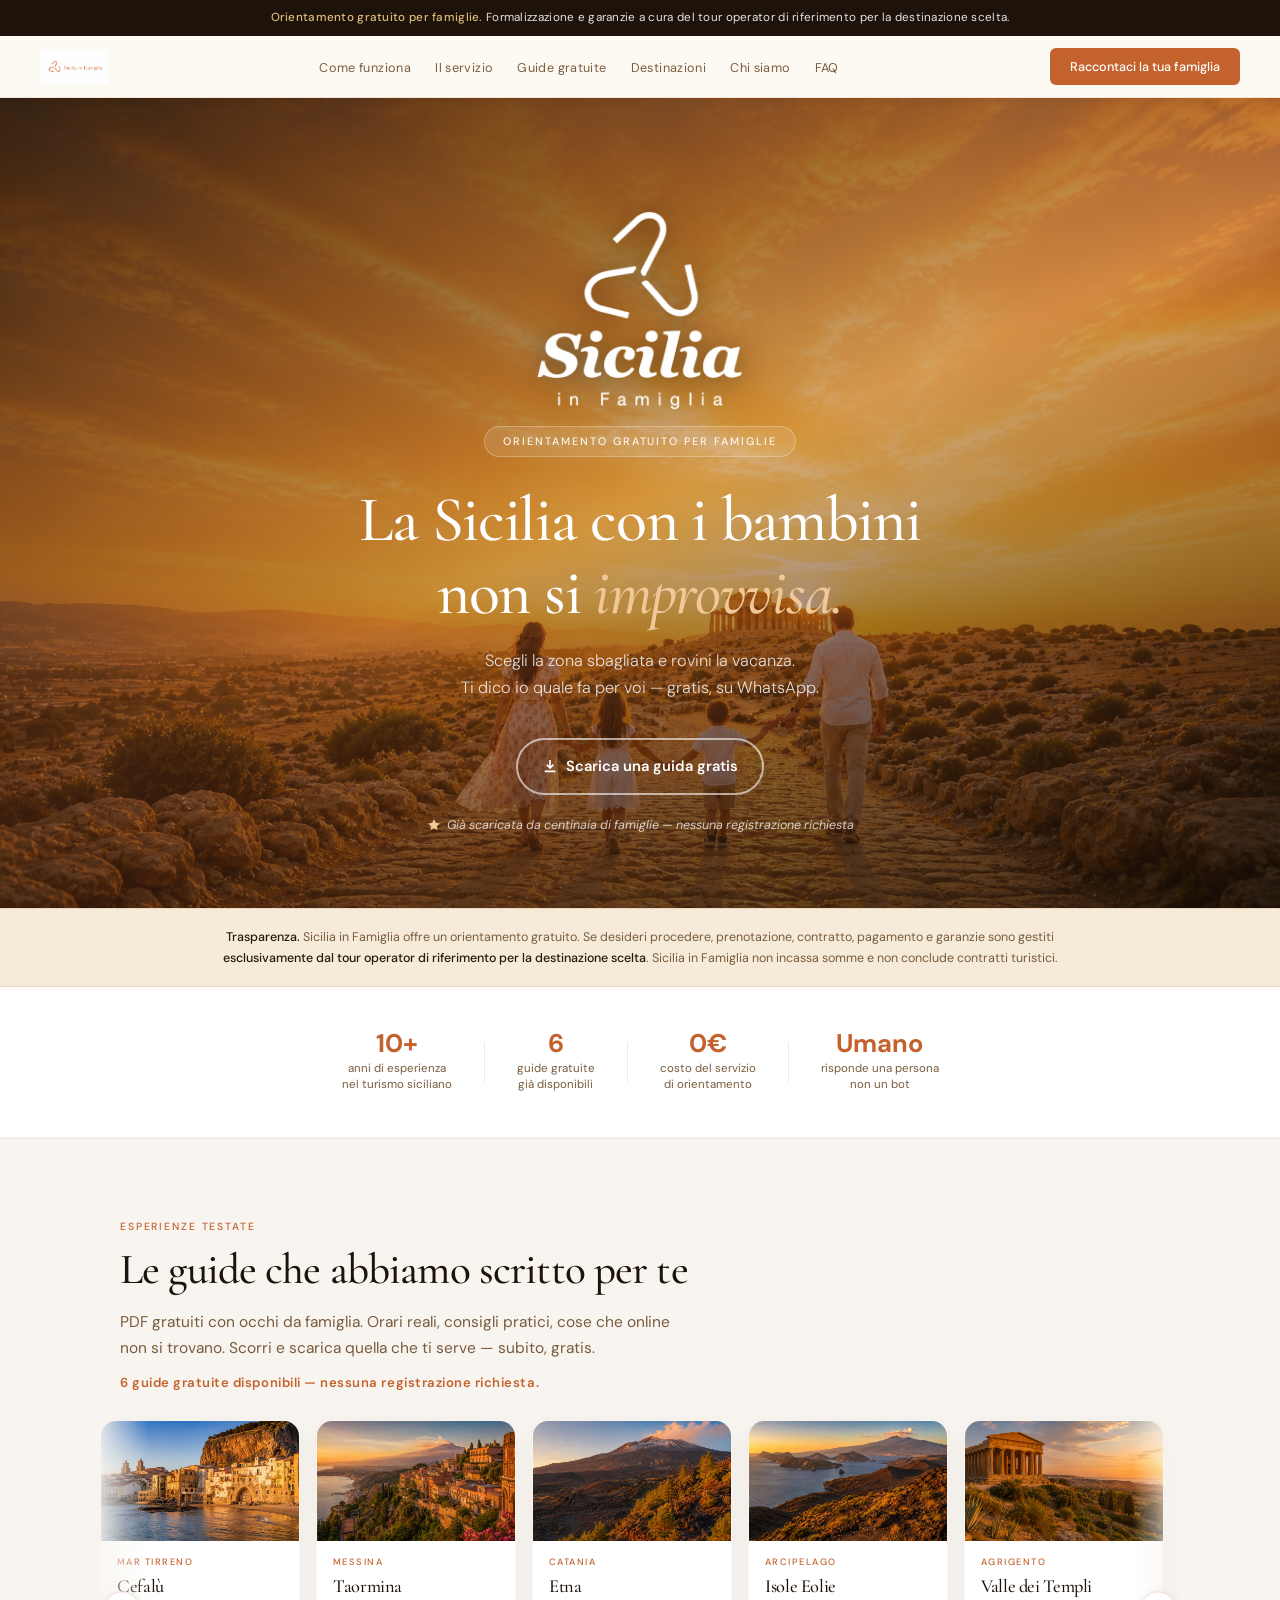
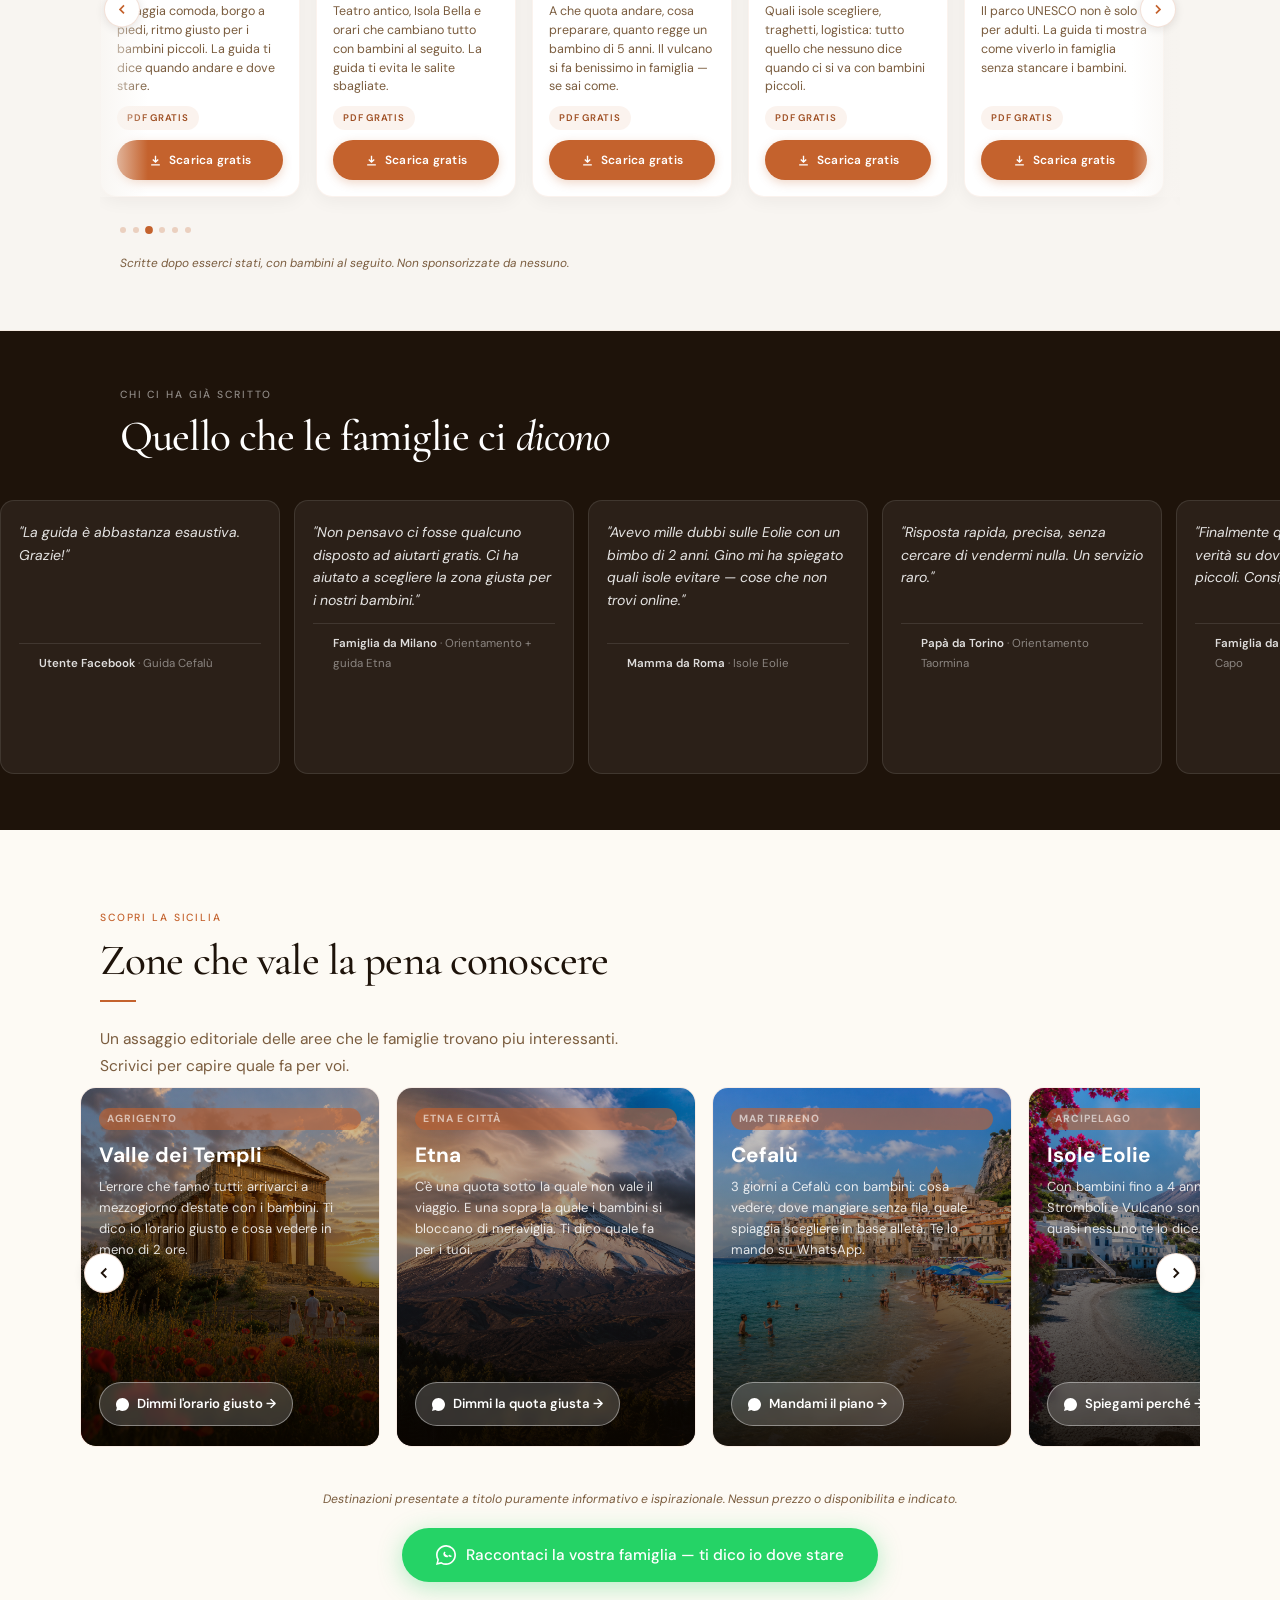
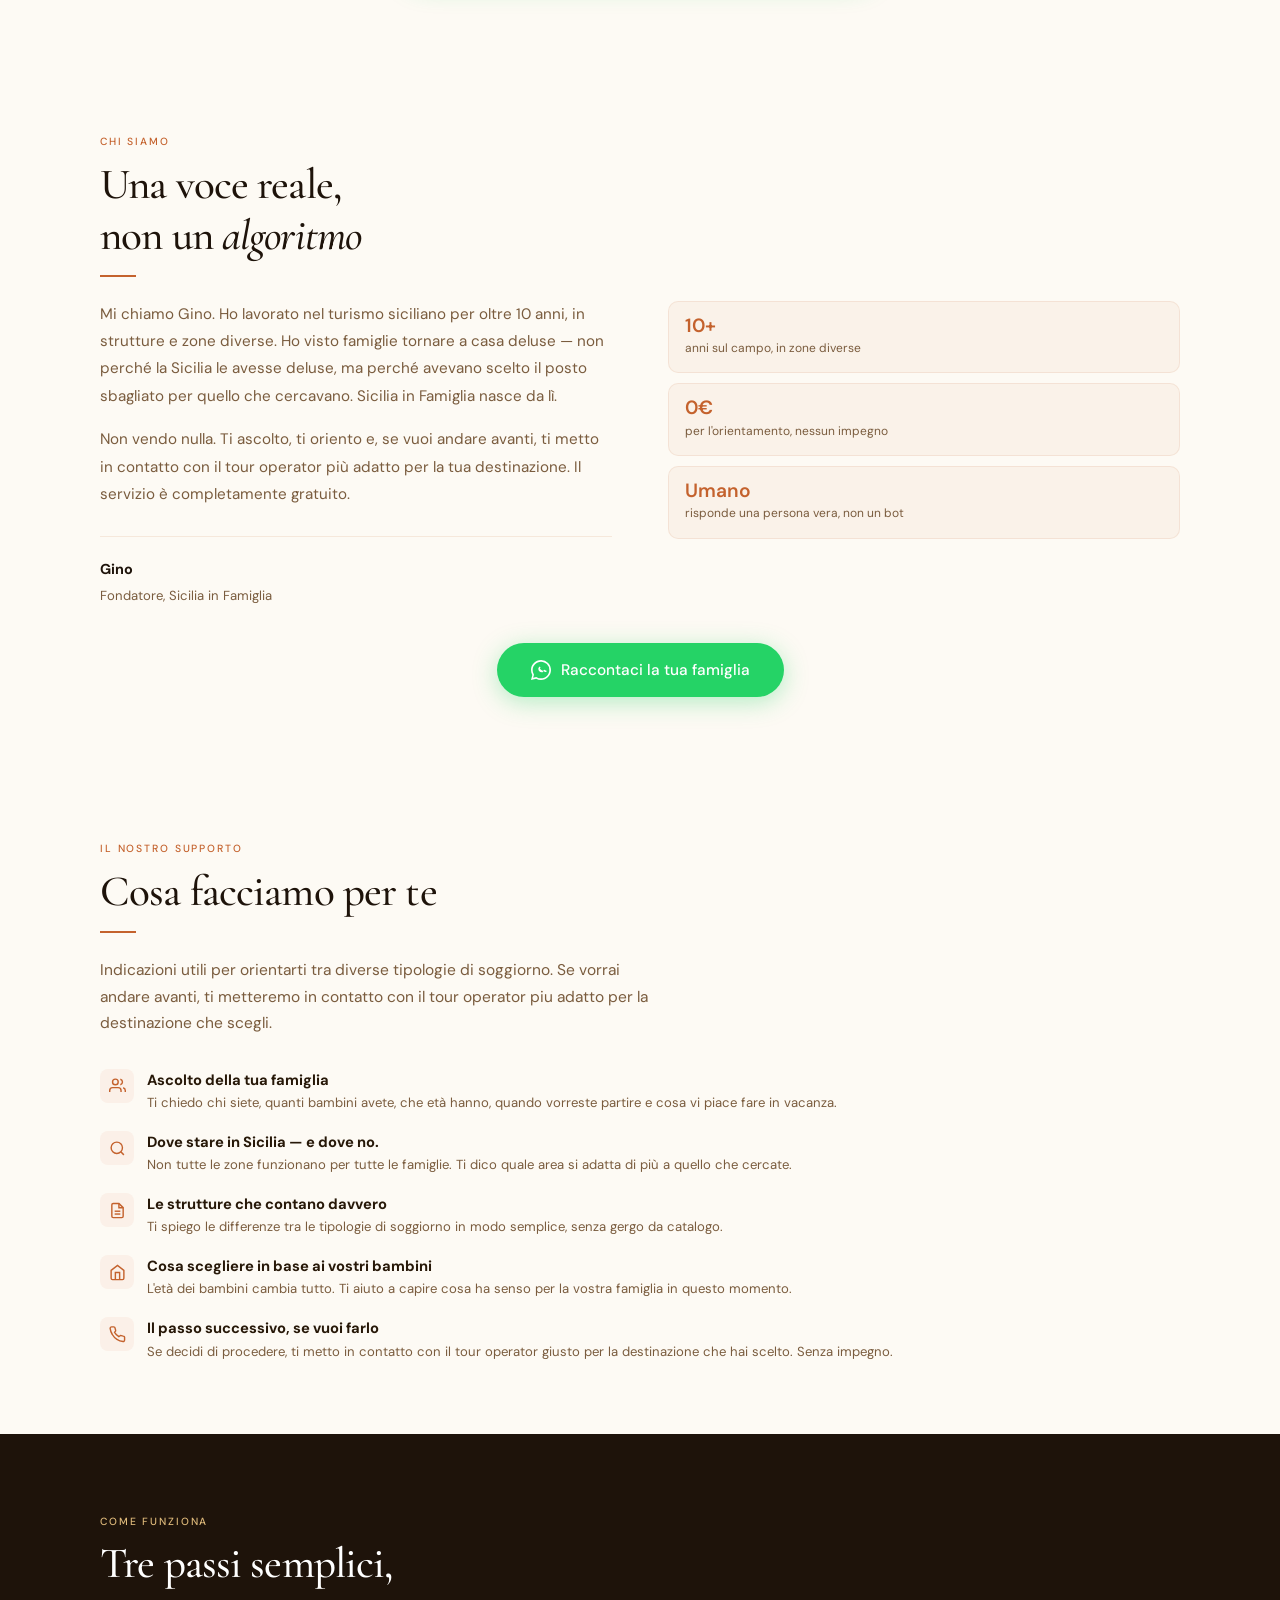
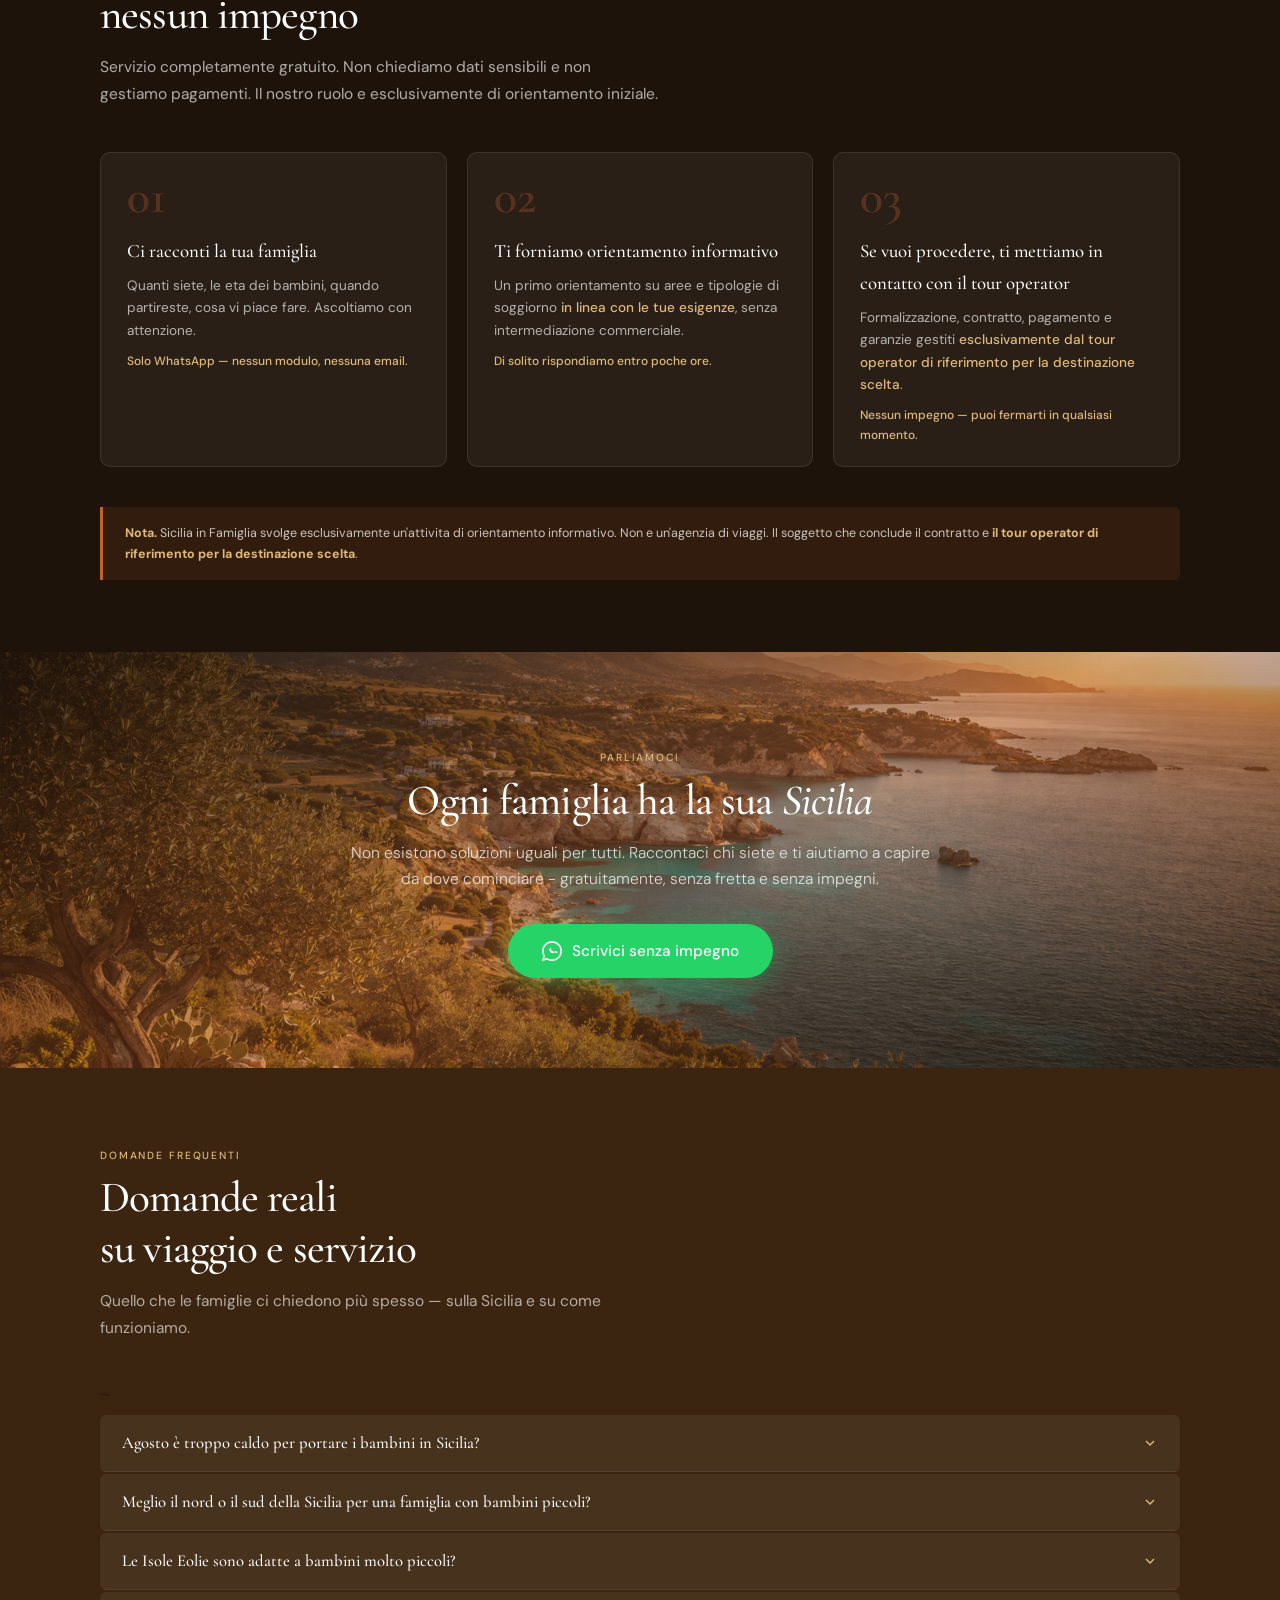
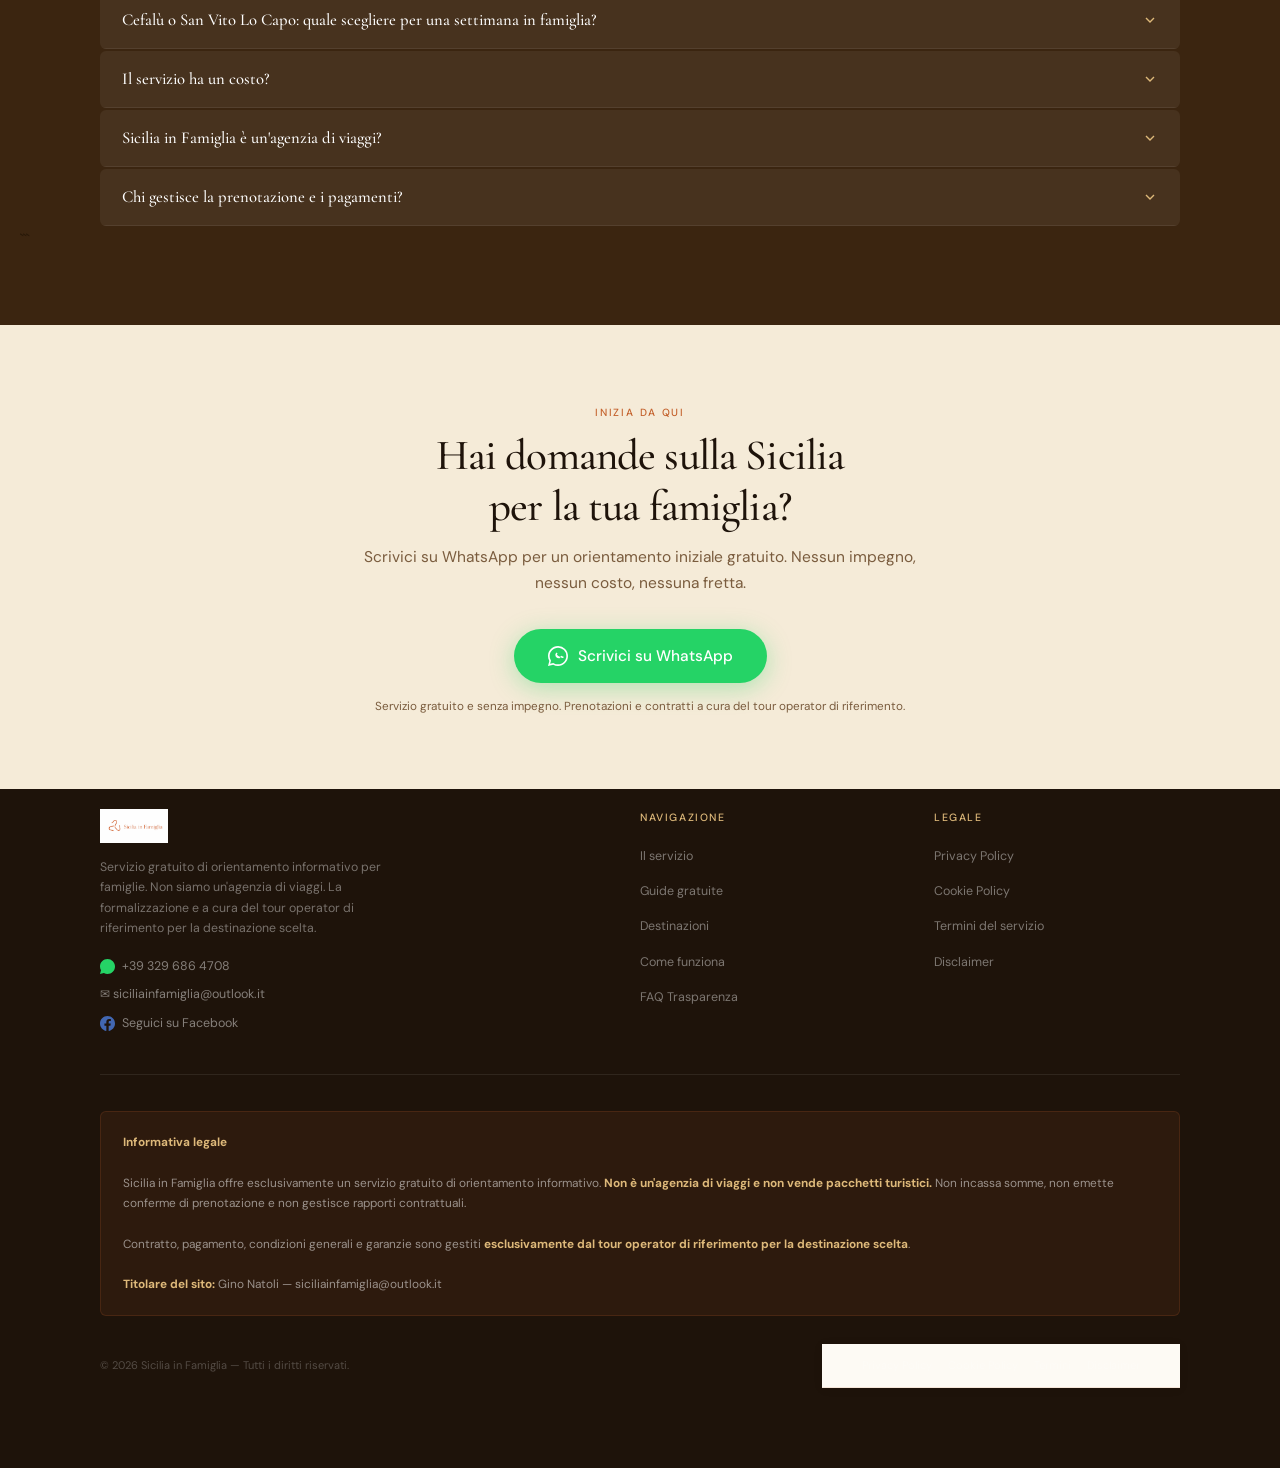
==== commit a91ac9d9: "Add files via upload" ====
--- a/index.html
+++ b/index.html
@@ -287,29 +287,29 @@
 
   <!-- RECENSIONI -->
 
-  <section class="rec-section" aria-labelledby="rec-title2">
+  <section class="rec-section rec-section--dark" aria-labelledby="rec-title2">
     <div class="container">
-      <span class="section-tag reveal">Chi ci ha già scritto</span>
-      <h2 class="section-title reveal" id="rec-title2">Quello che le famiglie ci <em>dicono</em></h2>
+      <span class="section-tag reveal" style="color:rgba(255,255,255,.5)">Chi ci ha già scritto</span>
+      <h2 class="section-title reveal" id="rec-title2" style="color:#fff">Quello che le famiglie ci <em>dicono</em></h2>
     </div>
     <div class="rec-scroll">
-      <blockquote class="rec-card reveal">
+      <blockquote class="rec-card rec-card--dark reveal">
         <p>"La guida è abbastanza esaustiva. Grazie!"</p>
         <footer><strong>Utente Facebook</strong> · Guida Cefalù</footer>
       </blockquote>
-      <blockquote class="rec-card reveal">
+      <blockquote class="rec-card rec-card--dark reveal">
         <p>"Non pensavo ci fosse qualcuno disposto ad aiutarti gratis. Ci ha aiutato a scegliere la zona giusta per i nostri bambini."</p>
         <footer><strong>Famiglia da Milano</strong> · Orientamento + guida Etna</footer>
       </blockquote>
-      <blockquote class="rec-card reveal">
+      <blockquote class="rec-card rec-card--dark reveal">
         <p>"Avevo mille dubbi sulle Eolie con un bimbo di 2 anni. Gino mi ha spiegato quali isole evitare — cose che non trovi online."</p>
         <footer><strong>Mamma da Roma</strong> · Isole Eolie</footer>
       </blockquote>
-      <blockquote class="rec-card reveal">
+      <blockquote class="rec-card rec-card--dark reveal">
         <p>"Risposta rapida, precisa, senza cercare di vendermi nulla. Un servizio raro."</p>
         <footer><strong>Papà da Torino</strong> · Orientamento Taormina</footer>
       </blockquote>
-      <blockquote class="rec-card reveal">
+      <blockquote class="rec-card rec-card--dark reveal">
         <p>"Finalmente qualcuno che ti dice la verità su dove andare con i bambini piccoli. Consigli pratici veri."</p>
         <footer><strong>Famiglia da Napoli</strong> · San Vito Lo Capo</footer>
       </blockquote>
@@ -324,7 +324,10 @@
       <h2 class="section-title reveal" id="dest-title">Zone che vale la pena conoscere</h2>
       <div class="divider reveal" aria-hidden="true"></div>
       <p class="section-lead reveal">Un assaggio editoriale delle aree che le famiglie trovano piu interessanti. Scrivici per capire quale fa per voi.</p>
-      <div class="dest-scroll">
+      <div style="position:relative">
+        <button id="destPrev" aria-label="Precedente" style="display:none;position:absolute;left:-16px;top:50%;transform:translateY(-50%);z-index:10;width:40px;height:40px;border-radius:50%;background:#fff;border:1px solid rgba(196,98,45,.2);box-shadow:0 2px 12px rgba(0,0,0,.12);cursor:pointer;align-items:center;justify-content:center;color:#1E130A"><svg width="18" height="18" fill="none" stroke="currentColor" stroke-width="2.5" viewBox="0 0 24 24"><polyline points="15 18 9 12 15 6"/></svg></button>
+        <button id="destNext" aria-label="Successiva" style="display:none;position:absolute;right:-16px;top:50%;transform:translateY(-50%);z-index:10;width:40px;height:40px;border-radius:50%;background:#fff;border:1px solid rgba(196,98,45,.2);box-shadow:0 2px 12px rgba(0,0,0,.12);cursor:pointer;align-items:center;justify-content:center;color:#1E130A"><svg width="18" height="18" fill="none" stroke="currentColor" stroke-width="2.5" viewBox="0 0 24 24"><polyline points="9 18 15 12 9 6"/></svg></button>
+        <div class="dest-scroll" id="destCarousel">
         <article class="dest-card-v2 reveal">
           <img src="images/agrigento.jpg" alt="Valle dei Templi" loading="lazy" />
           <div class="dest-v2-body">
@@ -445,6 +448,7 @@
             </a>
           </div>
         </article>
+      </div>
       </div>
       <p class="dest-note reveal">Destinazioni presentate a titolo puramente informativo e ispirazionale. Nessun prezzo o disponibilita e indicato.</p>
       <div style="text-align:center">
@@ -576,37 +580,6 @@
     </div>
   </section>
 
-  <!-- RECENSIONI -->
-
-  <section class="rec-section" aria-labelledby="rec-title">
-    <div class="container">
-      <span class="section-tag reveal">Chi ci ha già scritto</span>
-      <h2 class="section-title reveal" id="rec-title">Quello che le famiglie ci <em>dicono</em></h2>
-    </div>
-    <div class="rec-scroll">
-      <blockquote class="rec-card reveal">
-        <p>"La guida è abbastanza esaustiva. Grazie!"</p>
-        <footer><strong>Utente Facebook</strong> · Guida Cefalù</footer>
-      </blockquote>
-      <blockquote class="rec-card reveal">
-        <p>"Non pensavo ci fosse qualcuno disposto ad aiutarti gratis. Ci ha aiutato a scegliere la zona giusta per i nostri bambini."</p>
-        <footer><strong>Famiglia da Milano</strong> · Orientamento + guida Etna</footer>
-      </blockquote>
-      <blockquote class="rec-card reveal">
-        <p>"Avevo mille dubbi sulle Eolie con un bimbo di 2 anni. Gino mi ha spiegato quali isole evitare — cose che non trovi online."</p>
-        <footer><strong>Mamma da Roma</strong> · Isole Eolie</footer>
-      </blockquote>
-      <blockquote class="rec-card reveal">
-        <p>"Risposta rapida, precisa, senza cercare di vendermi nulla. Un servizio raro."</p>
-        <footer><strong>Papà da Torino</strong> · Orientamento Taormina</footer>
-      </blockquote>
-      <blockquote class="rec-card reveal">
-        <p>"Finalmente qualcuno che ti dice la verità su dove andare con i bambini piccoli. Consigli pratici veri."</p>
-        <footer><strong>Famiglia da Napoli</strong> · San Vito Lo Capo</footer>
-      </blockquote>
-    </div>
-  </section>
-
   <!-- FAQ -->
 
   <section class="faq" id="faq" aria-labelledby="faq-title">
@@ -809,7 +782,30 @@
       });
     })();
 
-    // Frecce carosello desktop
+    // Frecce destinazioni desktop
+    (function() {
+      var dc = document.getElementById('destCarousel');
+      var dp = document.getElementById('destPrev');
+      var dn = document.getElementById('destNext');
+      if (!dc || !dp || !dn) return;
+      function showArrows() {
+        if (window.innerWidth >= 700) {
+          dp.style.display = 'flex';
+          dn.style.display = 'flex';
+        } else {
+          dp.style.display = 'none';
+          dn.style.display = 'none';
+        }
+      }
+      showArrows();
+      window.addEventListener('resize', showArrows);
+      var cw = function() {
+        var c = dc.querySelector('.dest-card-v2');
+        return c ? c.offsetWidth + 16 : 316;
+      };
+      dp.addEventListener('click', function() { dc.scrollBy({ left: -cw(), behavior: 'smooth' }); });
+      dn.addEventListener('click', function() { dc.scrollBy({ left: cw(), behavior: 'smooth' }); });
+    })();
     (function() {
       const carousel = document.getElementById('espCarousel');
       const prevBtn  = document.getElementById('espPrev');
--- a/style.css
+++ b/style.css
@@ -853,3 +853,27 @@
     rgba(10,5,0,.10) 100%
   ) !important;
 }
+
+/* ── RECENSIONI DARK ── */
+.rec-section--dark {
+  background: #1E130A;
+  border-top: none;
+}
+.rec-section--dark .container {
+  padding-left: 20px;
+  padding-right: 20px;
+}
+.rec-card--dark {
+  background: rgba(255,255,255,.06);
+  border: 1px solid rgba(255,255,255,.1);
+}
+.rec-card--dark p {
+  color: rgba(255,255,255,.88);
+}
+.rec-card--dark footer {
+  color: rgba(255,255,255,.45);
+  border-top: 1px solid rgba(255,255,255,.1);
+}
+.rec-card--dark footer strong {
+  color: rgba(255,255,255,.85);
+}
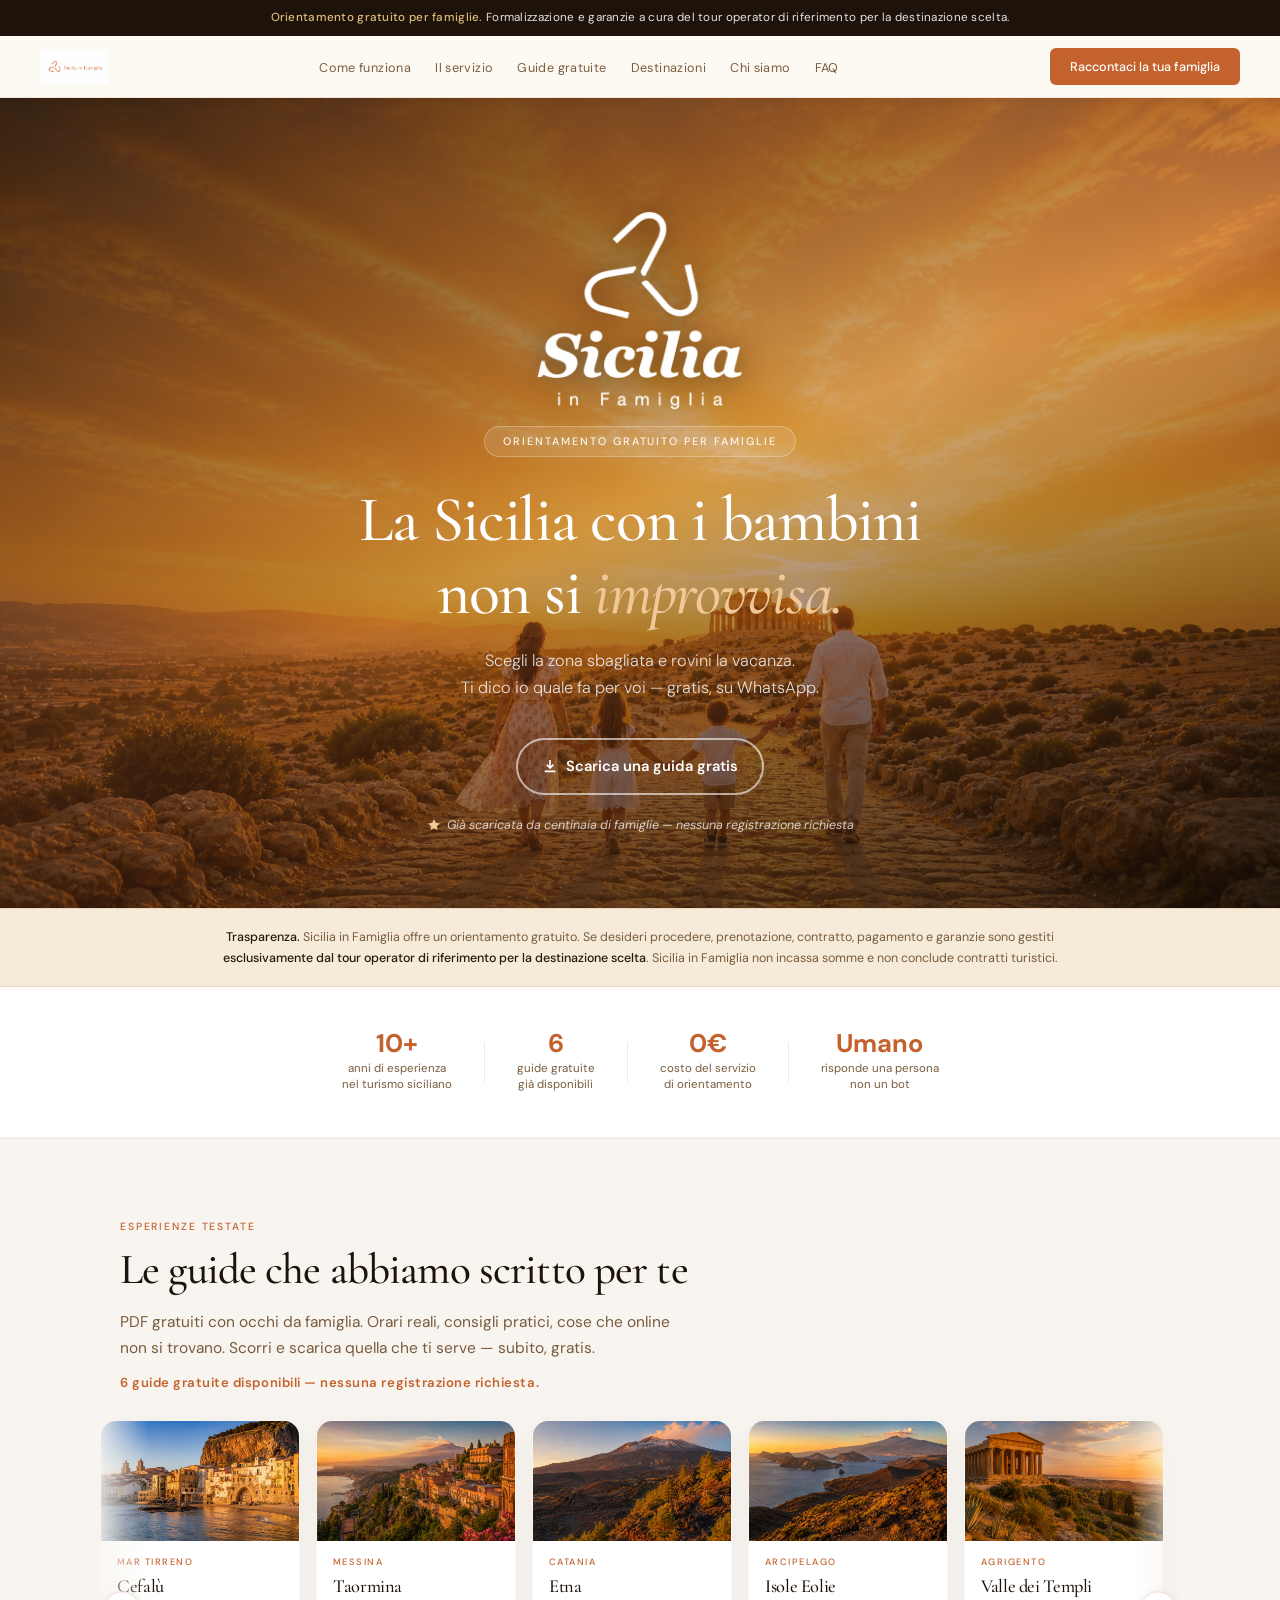
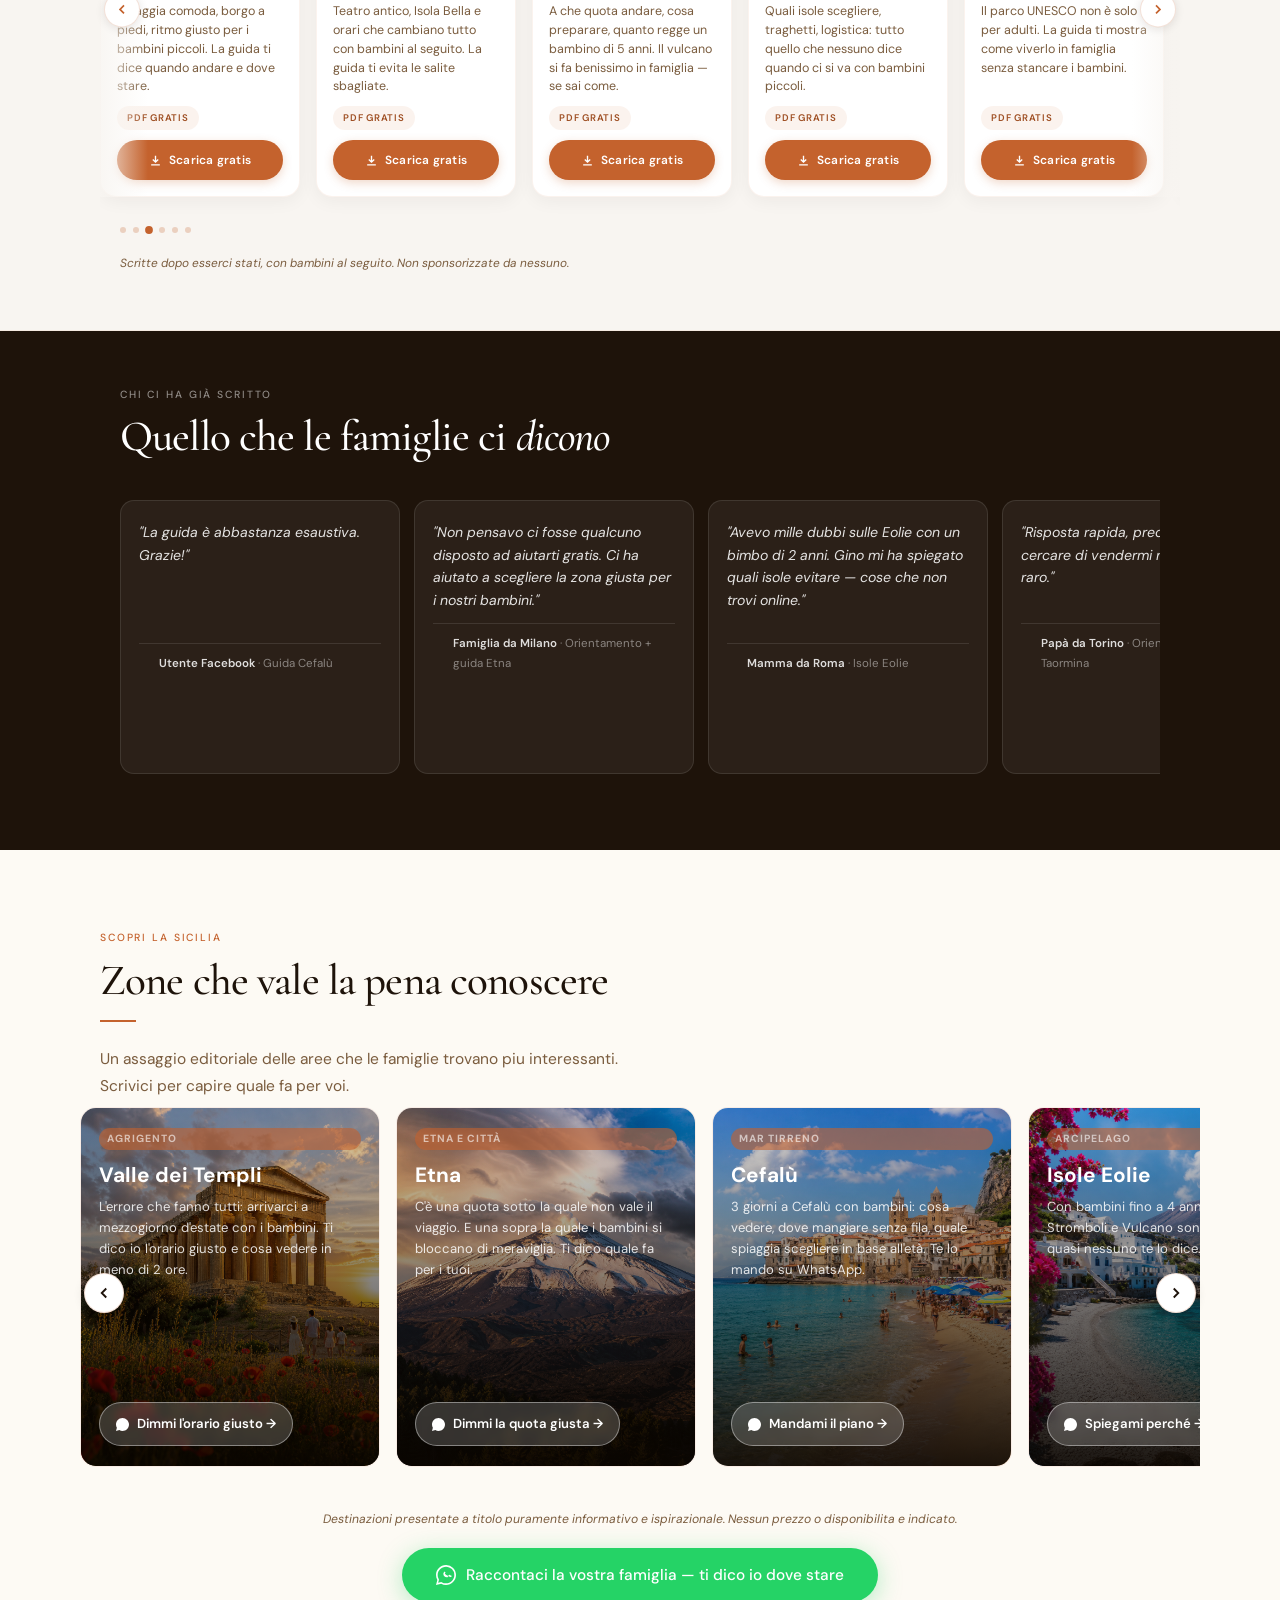
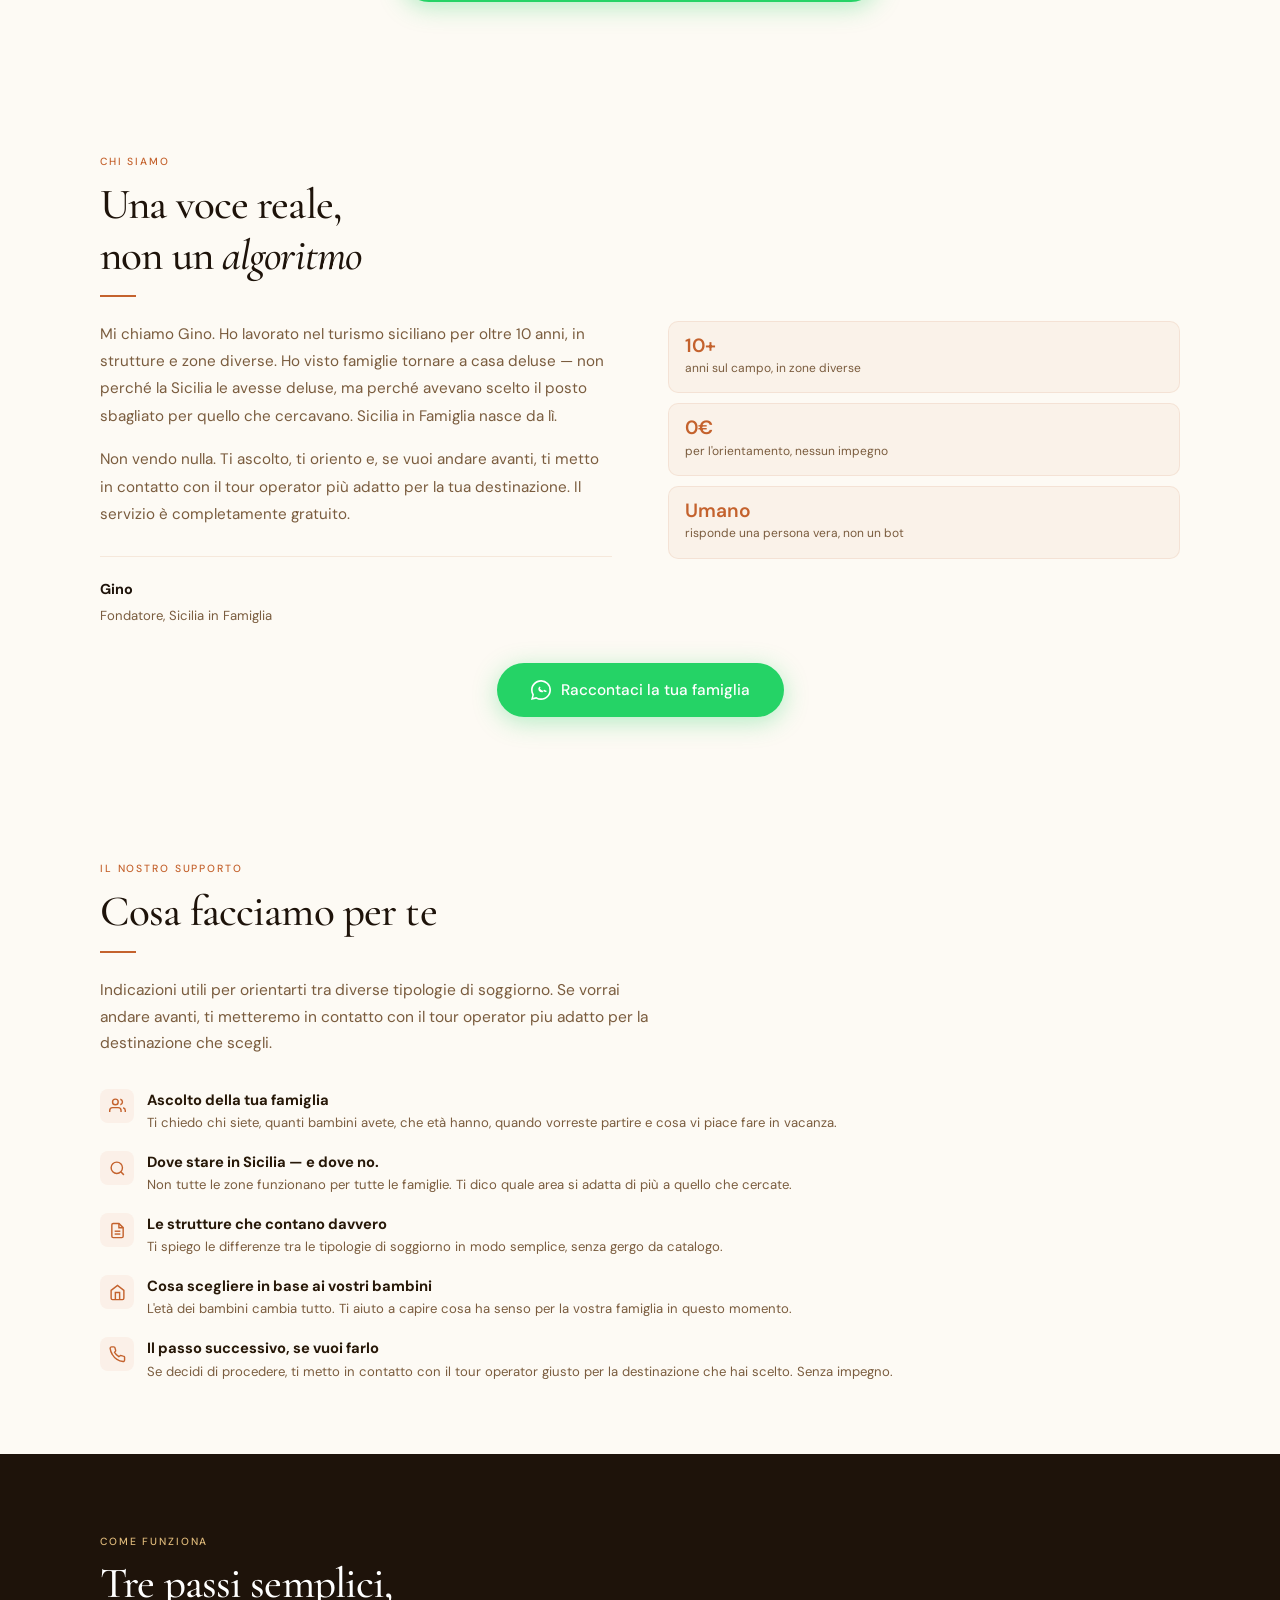
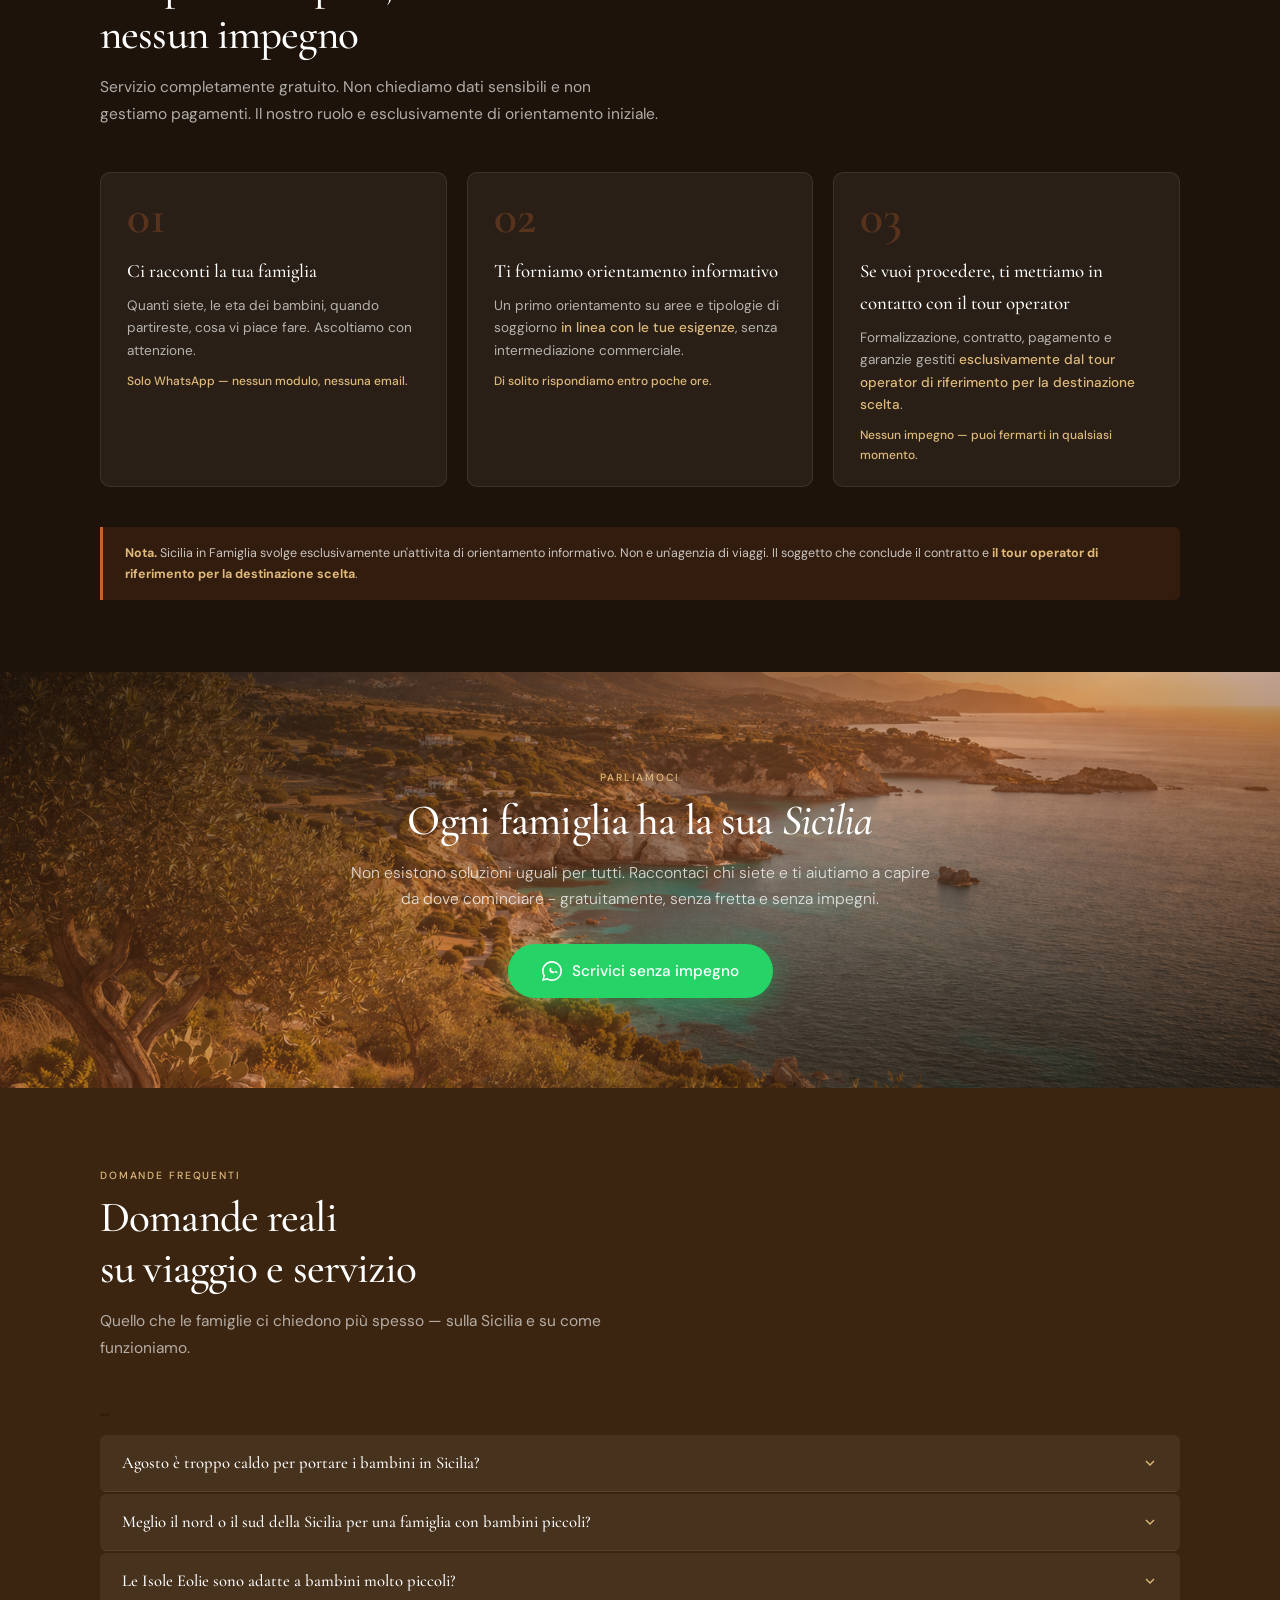
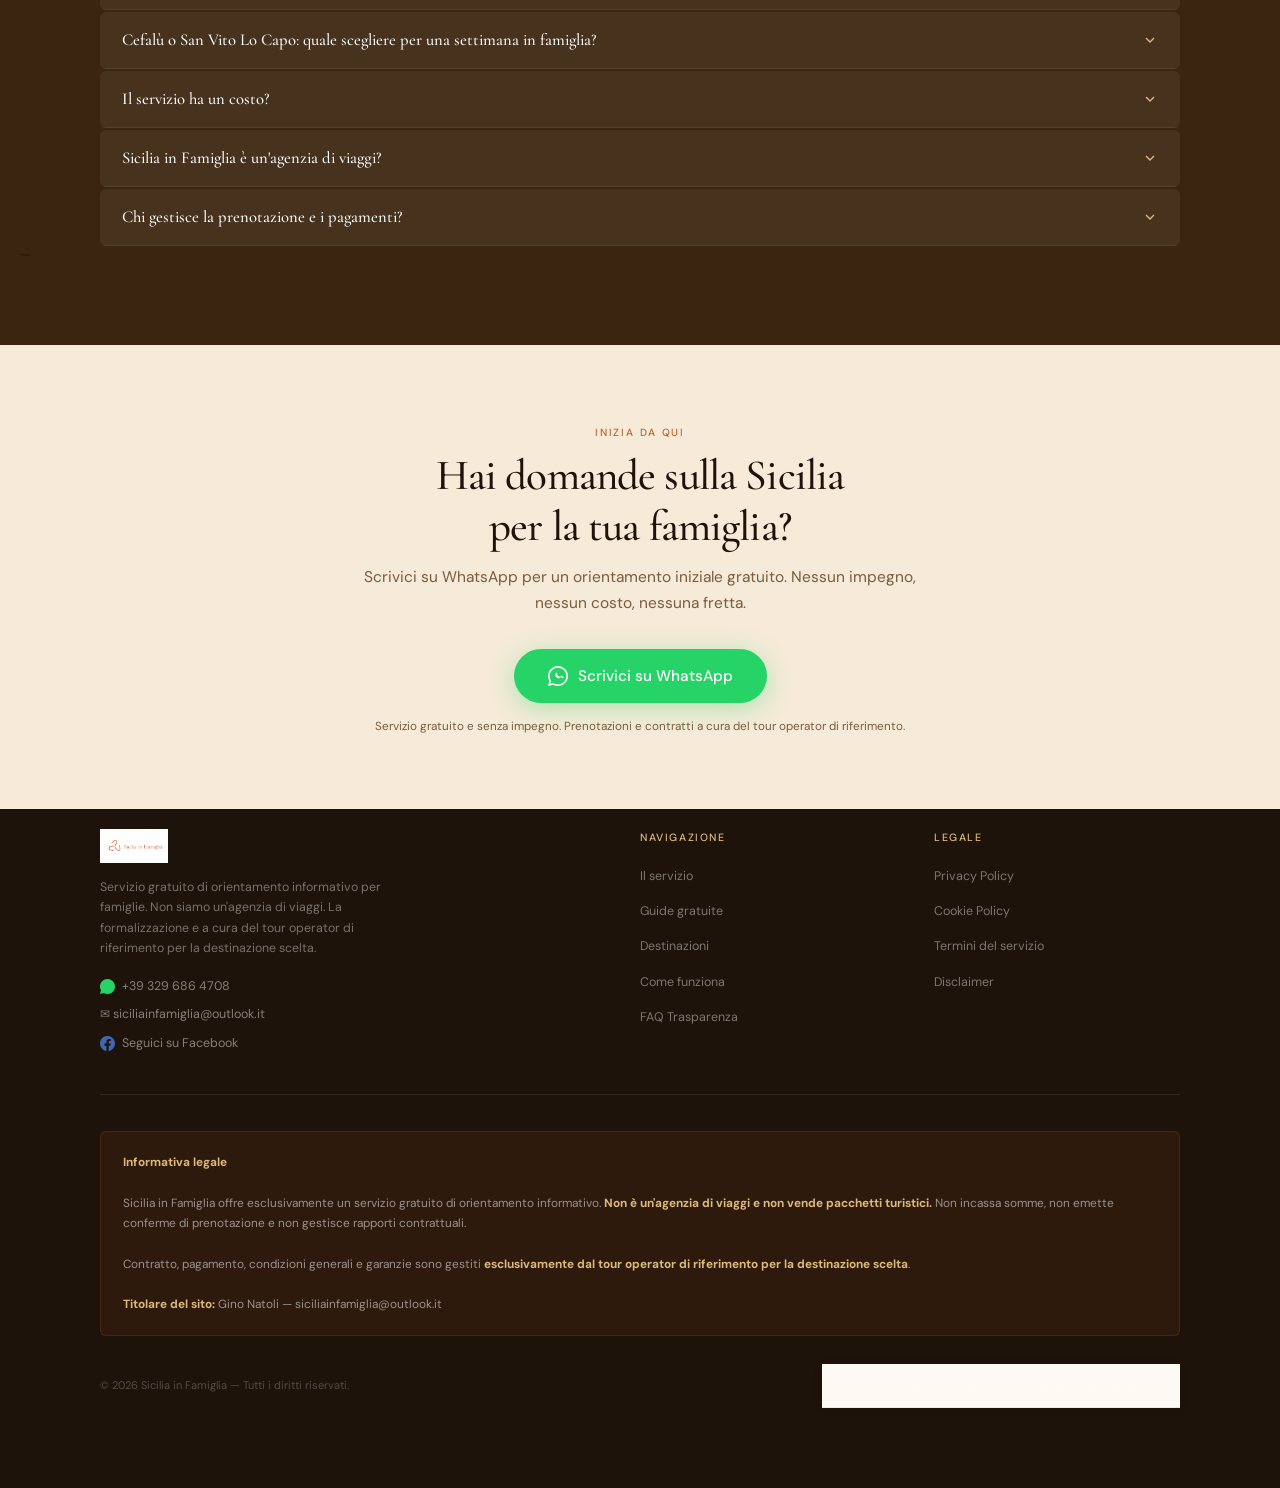
==== commit bc966c2c: "Add files via upload" ====
--- a/index.html
+++ b/index.html
@@ -292,6 +292,7 @@
       <span class="section-tag reveal" style="color:rgba(255,255,255,.5)">Chi ci ha già scritto</span>
       <h2 class="section-title reveal" id="rec-title2" style="color:#fff">Quello che le famiglie ci <em>dicono</em></h2>
     </div>
+    <div class="container">
     <div class="rec-scroll">
       <blockquote class="rec-card rec-card--dark reveal">
         <p>"La guida è abbastanza esaustiva. Grazie!"</p>
@@ -313,6 +314,7 @@
         <p>"Finalmente qualcuno che ti dice la verità su dove andare con i bambini piccoli. Consigli pratici veri."</p>
         <footer><strong>Famiglia da Napoli</strong> · San Vito Lo Capo</footer>
       </blockquote>
+    </div>
     </div>
   </section>
 
--- a/style.css
+++ b/style.css
@@ -821,8 +821,8 @@
   flex: 0 0 4px;
 }
 .rec-scroll {
-  padding-left: 20px !important;
-  padding-right: 20px !important;
+  padding-left: 0 !important;
+  padding-right: 0 !important;
 }
 .rec-scroll::after {
   content: '';
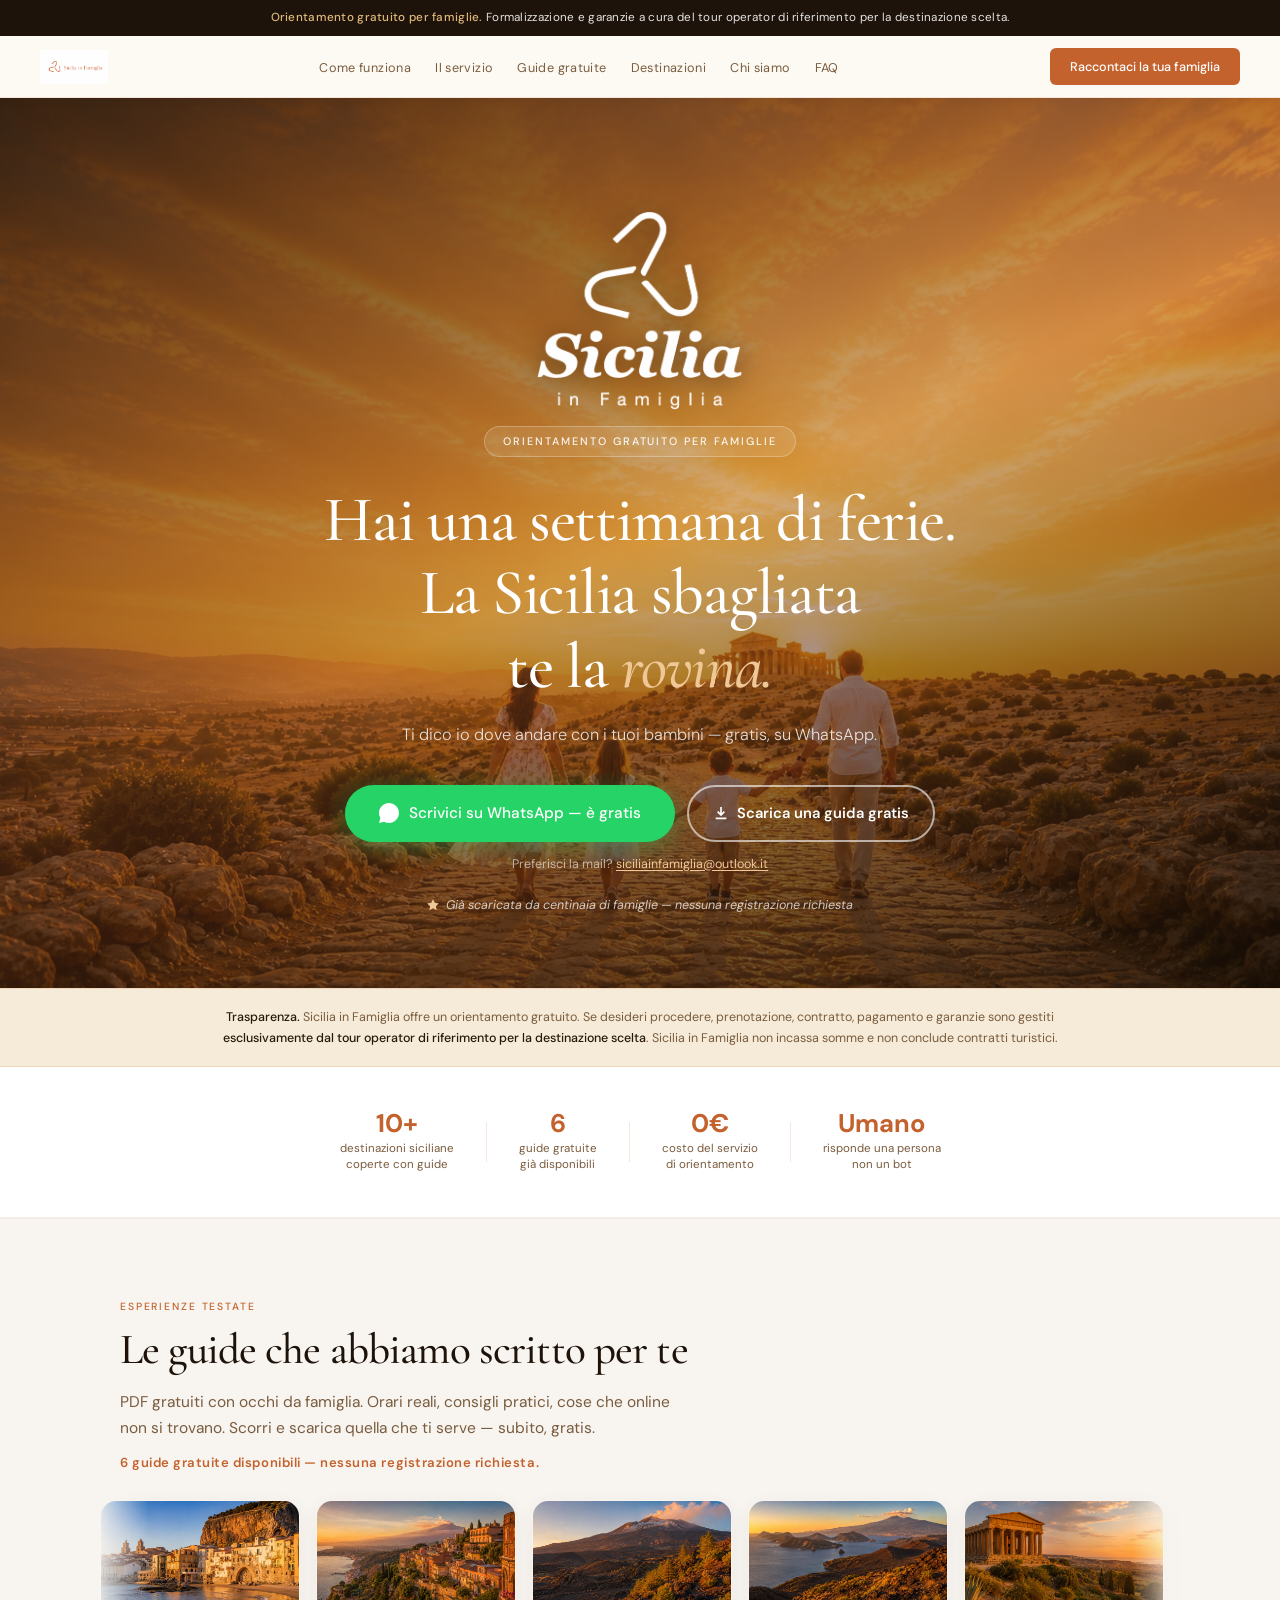
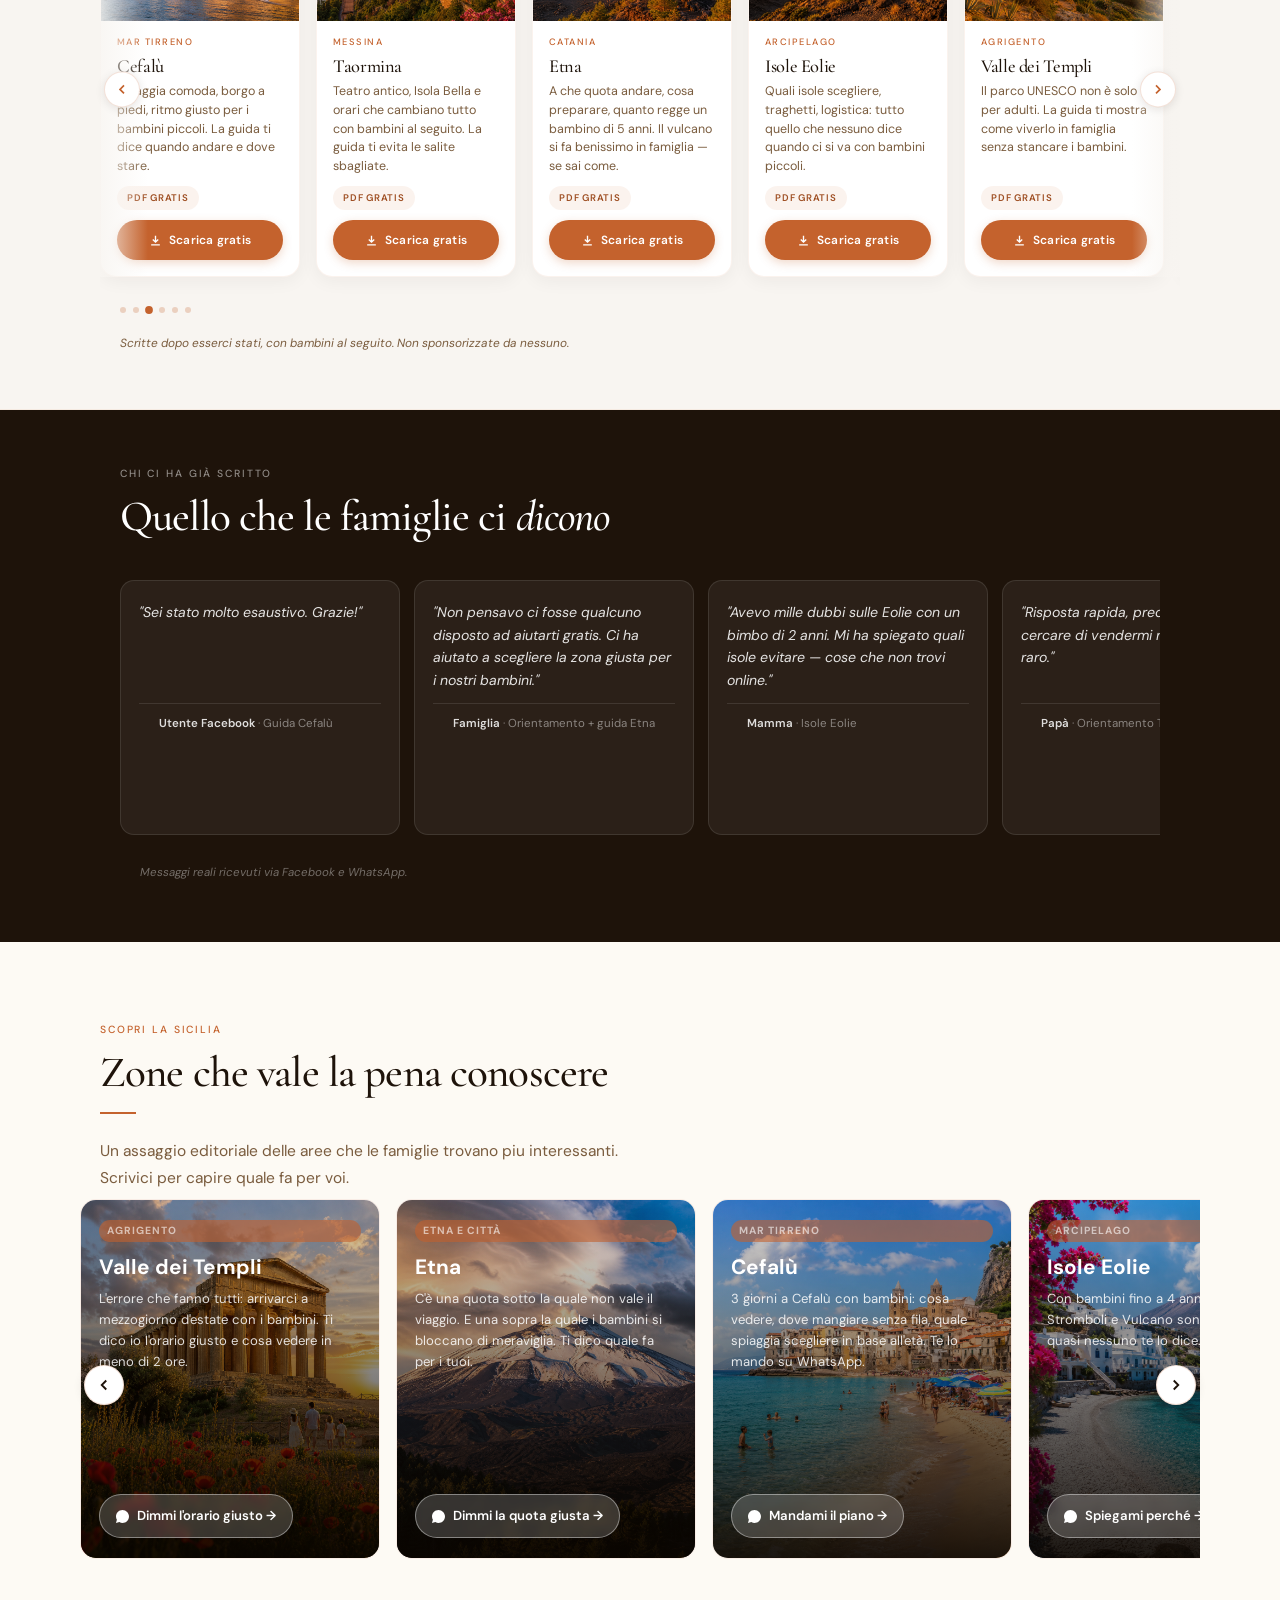
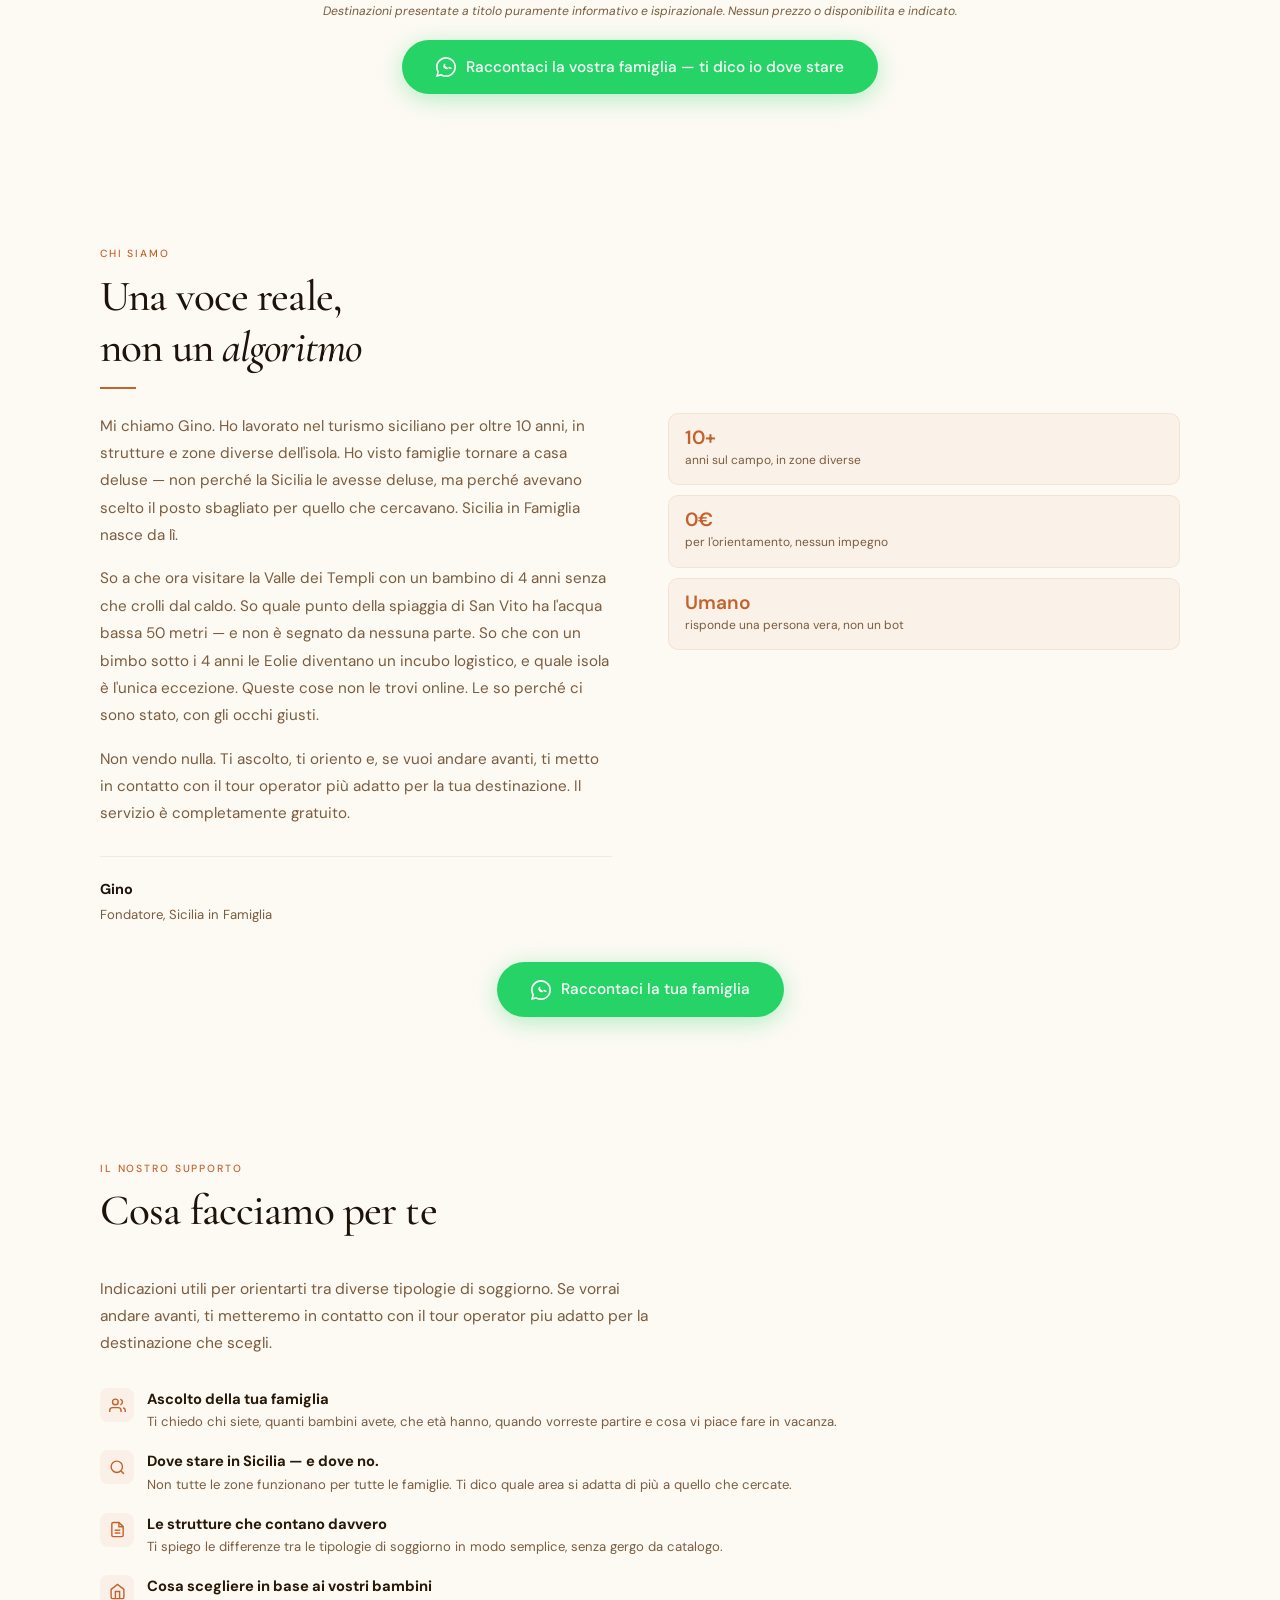
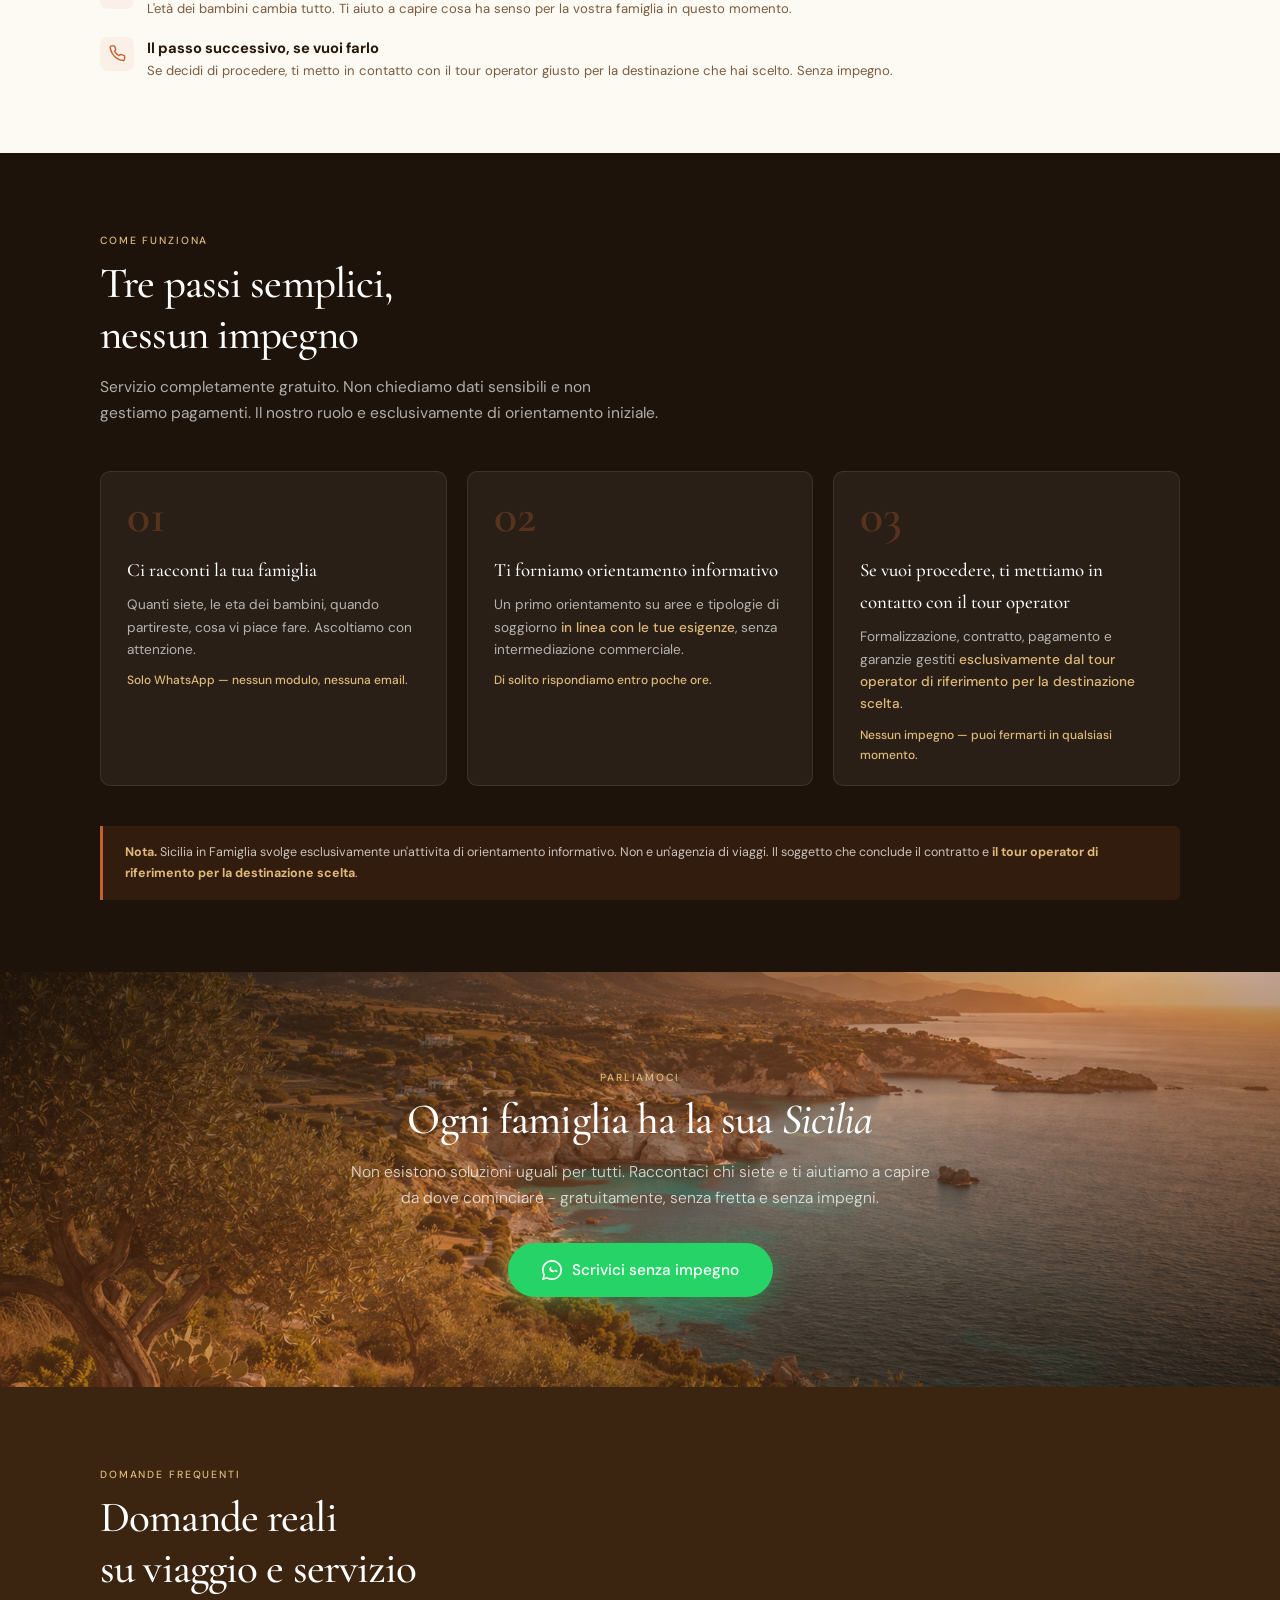
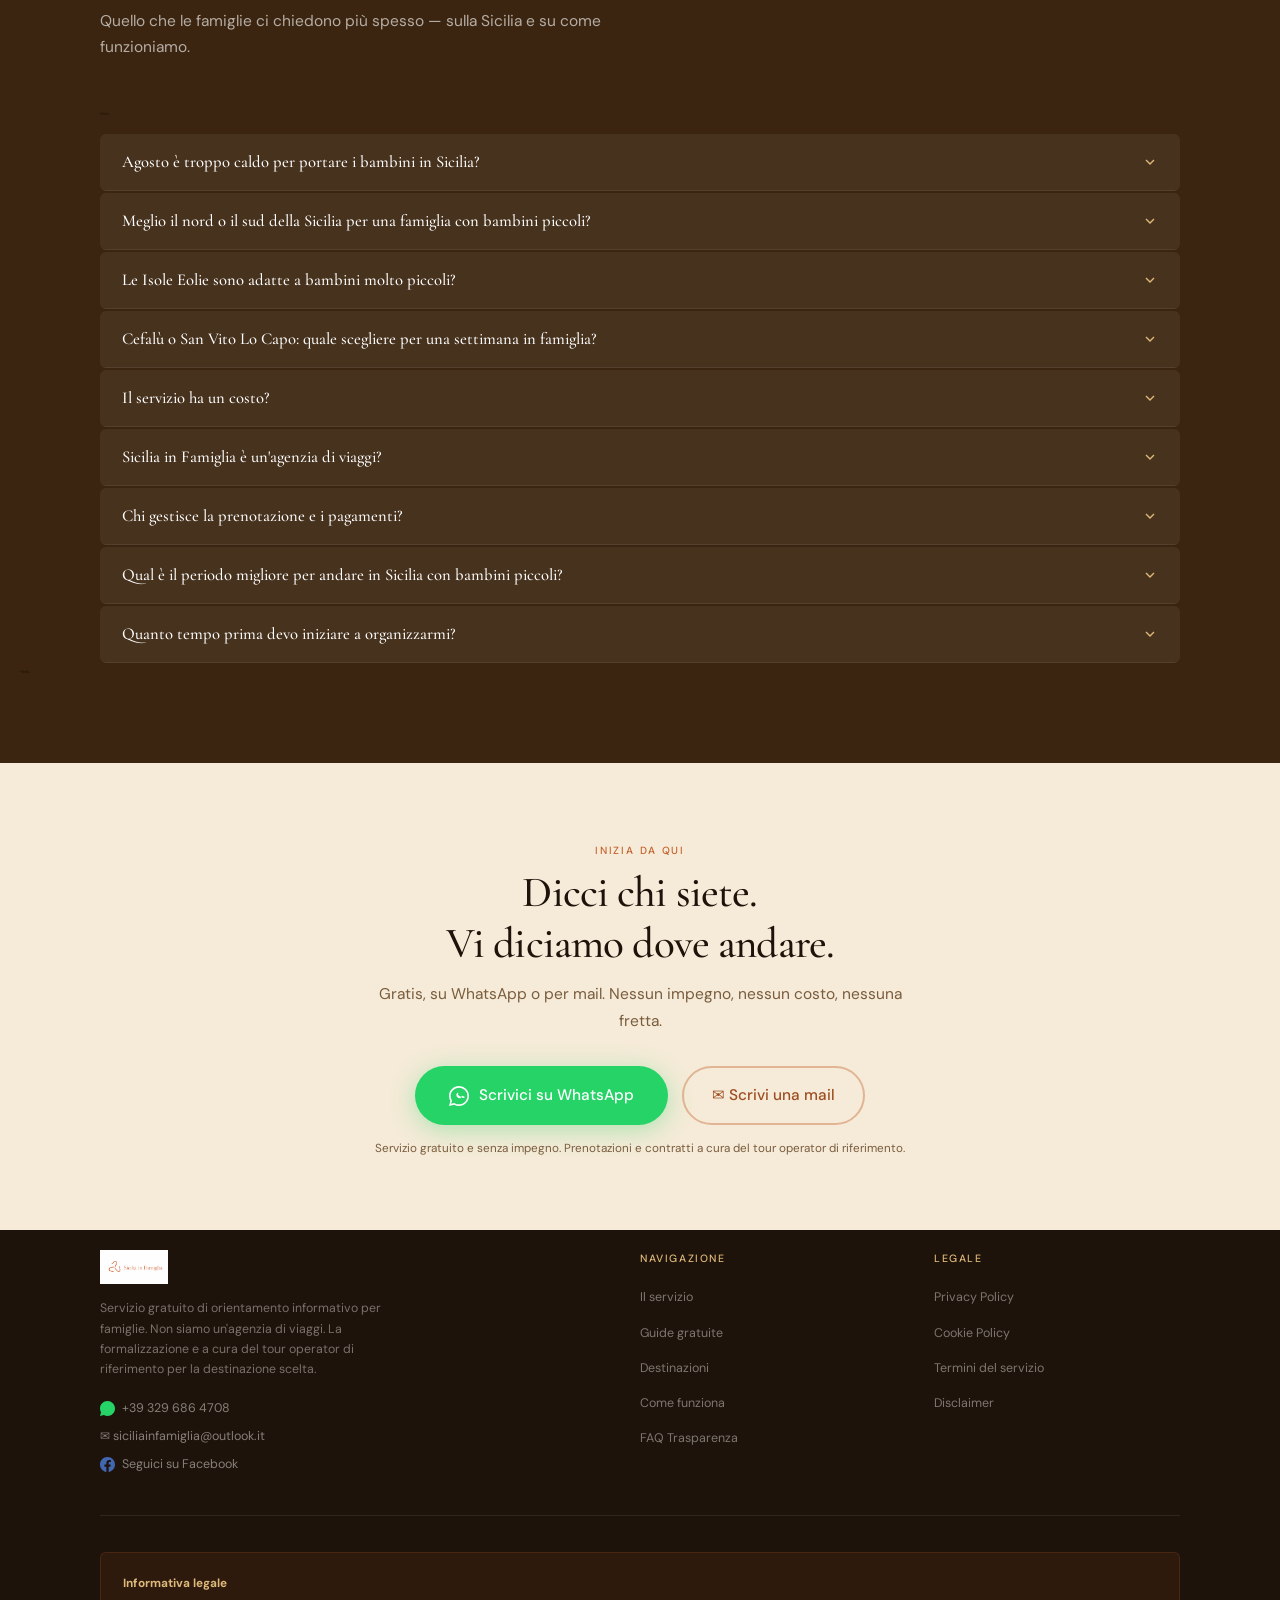
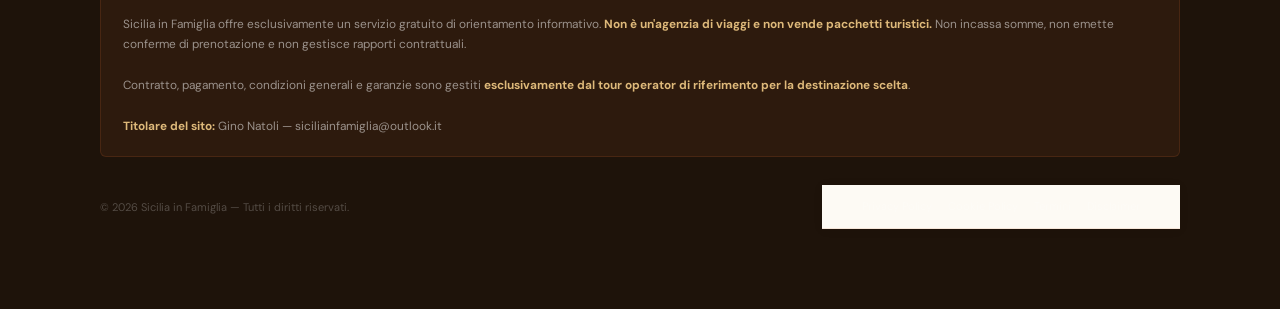
==== commit c55be67b: "Add files via upload" ====
--- a/index.html
+++ b/index.html
@@ -2,6 +2,14 @@
 
 <html lang="it">
 <head>
+  <!-- Google tag (gtag.js) -->
+<script async src="https://www.googletagmanager.com/gtag/js?id=G-K2PGGDNGN9"></script>
+<script>
+  window.dataLayer = window.dataLayer || [];
+  function gtag(){dataLayer.push(arguments);}
+  gtag('js', new Date());
+  gtag('config', 'G-K2PGGDNGN9');
+</script>
   <meta charset="UTF-8" />
   <meta name="viewport" content="width=device-width, initial-scale=1.0" />
   <title>Sicilia con bambini — Orientamento gratuito | Sicilia in Famiglia</title>
@@ -121,17 +129,21 @@
         <img src="assets/favicon.png" alt="" />
       </div>
       <div class="hero-badge">Orientamento gratuito per famiglie</div>
-      <h1 id="hero-title">La Sicilia con i bambini<br>non si <em>improvvisa.</em></h1>
+      <h1 id="hero-title">Hai una settimana di ferie.<br>La Sicilia sbagliata<br>te la <em>rovina.</em></h1>
       <p class="hero-sub">
-        Scegli la zona sbagliata e rovini la vacanza.<br>
-        Ti dico io quale fa per voi — gratis, su WhatsApp.
+        Ti dico io dove andare con i tuoi bambini — gratis, su WhatsApp.
       </p>
       <div class="hero-cta-group">
+        <a class="btn-wa" href="https://wa.me/+393296864708" target="_blank" rel="noopener noreferrer">
+          <svg aria-hidden="true" viewBox="0 0 24 24" fill="currentColor"><path d="M20.52 3.48A11.93 11.93 0 0 0 12 0C5.37 0 0 5.37 0 12c0 2.11.55 4.16 1.6 5.97L0 24l6.22-1.63A11.94 11.94 0 0 0 12 24c6.63 0 12-5.37 12-12 0-3.2-1.25-6.21-3.48-8.52z"/></svg>
+          Scrivici su WhatsApp — è gratis
+        </a>
         <a class="btn-guide-hero" href="#esperienze">
           <svg width="16" height="16" aria-hidden="true" viewBox="0 0 24 24" fill="none" stroke="currentColor" stroke-width="2.5"><path d="M12 15V3M7 10l5 5 5-5M4 20h16"/></svg>
           Scarica una guida gratis
         </a>
       </div>
+      <p class="hero-email-alt">Preferisci la mail? <a href="mailto:siciliainfamiglia@outlook.it">siciliainfamiglia@outlook.it</a></p>
       <p class="hero-social-proof">
         <svg aria-hidden="true" width="14" height="14" viewBox="0 0 24 24" fill="#F0C898"><path d="M12 2l3.09 6.26L22 9.27l-5 4.87 1.18 6.88L12 17.77l-6.18 3.25L7 14.14 2 9.27l6.91-1.01L12 2z"/></svg>
         Già scaricata da centinaia di famiglie — nessuna registrazione richiesta
@@ -154,7 +166,7 @@
       <div class="spb-grid">
         <div class="spb-item reveal">
           <strong>10+</strong>
-          <span>anni di esperienza<br>nel turismo siciliano</span>
+          <span>destinazioni siciliane<br>coperte con guide</span>
         </div>
         <div class="spb-sep" aria-hidden="true"></div>
         <div class="spb-item reveal">
@@ -199,7 +211,7 @@
             <h3>Cefalù</h3>
             <p>Spiaggia comoda, borgo a piedi, ritmo giusto per i bambini piccoli. La guida ti dice quando andare e dove stare.</p>
             <span class="esp-free">PDF Gratis</span>
-            <a class="esp-download" href="guides/experience_cefalu_sicilia_in_famiglia.pdf" download>
+            <a class="esp-download" href="guides/experience_cefalu_sicilia_in_famiglia.pdf" download onclick="gtag('event','download_guide',{guide:'Cefalù'})" >
               <svg viewBox="0 0 24 24" fill="none" stroke="currentColor" stroke-width="2.5" aria-hidden="true"><path d="M12 15V3M7 10l5 5 5-5M4 20h16"/></svg>
               Scarica gratis
             </a>
@@ -212,7 +224,7 @@
             <h3>Taormina</h3>
             <p>Teatro antico, Isola Bella e orari che cambiano tutto con bambini al seguito. La guida ti evita le salite sbagliate.</p>
             <span class="esp-free">PDF Gratis</span>
-            <a class="esp-download" href="guides/experience_taormina_sicilia_in_famiglia.pdf" download>
+            <a class="esp-download" href="guides/experience_taormina_sicilia_in_famiglia.pdf" download onclick="gtag('event','download_guide',{guide:'Taormina'})" >
               <svg viewBox="0 0 24 24" fill="none" stroke="currentColor" stroke-width="2.5" aria-hidden="true"><path d="M12 15V3M7 10l5 5 5-5M4 20h16"/></svg>
               Scarica gratis
             </a>
@@ -225,7 +237,7 @@
             <h3>Etna</h3>
             <p>A che quota andare, cosa preparare, quanto regge un bambino di 5 anni. Il vulcano si fa benissimo in famiglia — se sai come.</p>
             <span class="esp-free">PDF Gratis</span>
-            <a class="esp-download" href="guides/experience_etna_sicilia_in_famiglia.pdf" download>
+            <a class="esp-download" href="guides/experience_etna_sicilia_in_famiglia.pdf" download onclick="gtag('event','download_guide',{guide:'Etna'})" >
               <svg viewBox="0 0 24 24" fill="none" stroke="currentColor" stroke-width="2.5" aria-hidden="true"><path d="M12 15V3M7 10l5 5 5-5M4 20h16"/></svg>
               Scarica gratis
             </a>
@@ -238,7 +250,7 @@
             <h3>Isole Eolie</h3>
             <p>Quali isole scegliere, traghetti, logistica: tutto quello che nessuno dice quando ci si va con bambini piccoli.</p>
             <span class="esp-free">PDF Gratis</span>
-            <a class="esp-download" href="guides/experience_isole_eolie_sicilia_in_famiglia.pdf" download>
+            <a class="esp-download" href="guides/experience_isole_eolie_sicilia_in_famiglia.pdf" download onclick="gtag('event','download_guide',{guide:'Isole Eolie'})" >
               <svg viewBox="0 0 24 24" fill="none" stroke="currentColor" stroke-width="2.5" aria-hidden="true"><path d="M12 15V3M7 10l5 5 5-5M4 20h16"/></svg>
               Scarica gratis
             </a>
@@ -251,7 +263,7 @@
             <h3>Valle dei Templi</h3>
             <p>Il parco UNESCO non è solo per adulti. La guida ti mostra come viverlo in famiglia senza stancare i bambini.</p>
             <span class="esp-free">PDF Gratis</span>
-            <a class="esp-download" href="guides/experience_valle_dei_templi_sicilia_in_famiglia.pdf" download>
+            <a class="esp-download" href="guides/experience_valle_dei_templi_sicilia_in_famiglia.pdf" download onclick="gtag('event','download_guide',{guide:'Valle dei Templi'})" >
               <svg viewBox="0 0 24 24" fill="none" stroke="currentColor" stroke-width="2.5" aria-hidden="true"><path d="M12 15V3M7 10l5 5 5-5M4 20h16"/></svg>
               Scarica gratis
             </a>
@@ -264,7 +276,7 @@
             <h3>Riserva Zingaro</h3>
             <p>Calette, sentieri e acque incredibili. La guida per chi ci viene con bambini nel marsupio o in età da trekking.</p>
             <span class="esp-free">PDF Gratis</span>
-            <a class="esp-download" href="guides/experience_riserva_zingaro_sicilia_in_famiglia.pdf" download>
+            <a class="esp-download" href="guides/experience_riserva_zingaro_sicilia_in_famiglia.pdf" download onclick="gtag('event','download_guide',{guide:'Riserva Zingaro'})" >
               <svg viewBox="0 0 24 24" fill="none" stroke="currentColor" stroke-width="2.5" aria-hidden="true"><path d="M12 15V3M7 10l5 5 5-5M4 20h16"/></svg>
               Scarica gratis
             </a>
@@ -295,26 +307,23 @@
     <div class="container">
     <div class="rec-scroll">
       <blockquote class="rec-card rec-card--dark reveal">
-        <p>"La guida è abbastanza esaustiva. Grazie!"</p>
+        <p>"Sei stato molto esaustivo. Grazie!"</p>
         <footer><strong>Utente Facebook</strong> · Guida Cefalù</footer>
       </blockquote>
       <blockquote class="rec-card rec-card--dark reveal">
         <p>"Non pensavo ci fosse qualcuno disposto ad aiutarti gratis. Ci ha aiutato a scegliere la zona giusta per i nostri bambini."</p>
-        <footer><strong>Famiglia da Milano</strong> · Orientamento + guida Etna</footer>
+        <footer><strong>Famiglia</strong> · Orientamento + guida Etna</footer>
       </blockquote>
       <blockquote class="rec-card rec-card--dark reveal">
-        <p>"Avevo mille dubbi sulle Eolie con un bimbo di 2 anni. Gino mi ha spiegato quali isole evitare — cose che non trovi online."</p>
-        <footer><strong>Mamma da Roma</strong> · Isole Eolie</footer>
+        <p>"Avevo mille dubbi sulle Eolie con un bimbo di 2 anni. Mi ha spiegato quali isole evitare — cose che non trovi online."</p>
+        <footer><strong>Mamma</strong> · Isole Eolie</footer>
       </blockquote>
       <blockquote class="rec-card rec-card--dark reveal">
         <p>"Risposta rapida, precisa, senza cercare di vendermi nulla. Un servizio raro."</p>
-        <footer><strong>Papà da Torino</strong> · Orientamento Taormina</footer>
+        <footer><strong>Papà</strong> · Orientamento Taormina</footer>
       </blockquote>
-      <blockquote class="rec-card rec-card--dark reveal">
-        <p>"Finalmente qualcuno che ti dice la verità su dove andare con i bambini piccoli. Consigli pratici veri."</p>
-        <footer><strong>Famiglia da Napoli</strong> · San Vito Lo Capo</footer>
-      </blockquote>
-    </div>
+    </div>
+    <p class="rec-note reveal">Messaggi reali ricevuti via Facebook e WhatsApp.</p>
     </div>
   </section>
 
@@ -473,10 +482,16 @@
         <div class="chi-siamo-text">
           <p class="reveal">
             Mi chiamo Gino. Ho lavorato nel turismo siciliano per oltre 10 anni,
-            in strutture e zone diverse. Ho visto famiglie tornare a casa deluse —
+            in strutture e zone diverse dell'isola. Ho visto famiglie tornare a casa deluse —
             non perché la Sicilia le avesse deluse, ma perché avevano scelto
             il posto sbagliato per quello che cercavano.
             Sicilia in Famiglia nasce da lì.
+          </p>
+          <p class="reveal">
+            So a che ora visitare la Valle dei Templi con un bambino di 4 anni senza che crolli dal caldo.
+            So quale punto della spiaggia di San Vito ha l'acqua bassa 50 metri — e non è segnato da nessuna parte.
+            So che con un bimbo sotto i 4 anni le Eolie diventano un incubo logistico, e quale isola è l'unica eccezione.
+            Queste cose non le trovi online. Le so perché ci sono stato, con gli occhi giusti.
           </p>
           <p class="reveal">
             Non vendo nulla. Ti ascolto, ti oriento e, se vuoi andare avanti,
@@ -627,6 +642,16 @@
       <div class="faq-a" id="faq-a7" role="region" aria-labelledby="faq-q7">Prenotazione, contratto, pagamento e garanzie sono gestiti <strong>esclusivamente dal tour operator di riferimento per la destinazione scelta</strong>. Sicilia in Famiglia non incassa somme e non emette conferme di prenotazione. Il rapporto contrattuale è direttamente tra voi e il tour operator.</div>
     </div>
 
+    <div class="faq-item" role="listitem">
+      <button class="faq-q" aria-expanded="false" aria-controls="faq-a8" id="faq-q8">Qual è il periodo migliore per andare in Sicilia con bambini piccoli?<svg class="chevron" aria-hidden="true" fill="none" stroke="currentColor" stroke-width="2" viewBox="0 0 24 24"><polyline points="6 9 12 15 18 9"/></svg></button>
+      <div class="faq-a" id="faq-a8" role="region" aria-labelledby="faq-q8">Giugno e settembre sono i mesi ideali. Il mare è caldo, le spiagge meno affollate, le temperature gestibili anche nelle ore centrali. Luglio funziona bene se si pianifica bene gli orari. Agosto è possibile ma richiede più attenzione — caldo intenso e folla richiedono ritmi più lenti e qualche accortezza in più. Con bambini sotto i 3 anni, giugno o la prima metà di settembre danno più serenità a tutta la famiglia.</div>
+    </div>
+
+    <div class="faq-item" role="listitem">
+      <button class="faq-q" aria-expanded="false" aria-controls="faq-a9" id="faq-q9">Quanto tempo prima devo iniziare a organizzarmi?<svg class="chevron" aria-hidden="true" fill="none" stroke="currentColor" stroke-width="2" viewBox="0 0 24 24"><polyline points="6 9 12 15 18 9"/></svg></button>
+      <div class="faq-a" id="faq-a9" role="region" aria-labelledby="faq-q9">Per l'estate, almeno 3-4 mesi prima. Le strutture family-friendly nelle zone più richieste (Cefalù, San Vito Lo Capo, Taormina) si esauriscono in fretta. Per i periodi di spalla — maggio, giugno, settembre — si riesce ad organizzarsi anche con 4-6 settimane di anticipo. Scrivici anche se la partenza è imminente: in molti casi riusciamo comunque ad orientarti.</div>
+    </div>
+
   </div>
 </div>
 ```
@@ -638,12 +663,17 @@
   <section class="cta-section" aria-labelledby="cta-title">
     <div class="container">
       <span class="section-tag reveal">Inizia da qui</span>
-      <h2 class="section-title reveal" id="cta-title">Hai domande sulla Sicilia<br>per la tua famiglia?</h2>
-      <p class="section-lead reveal">Scrivici su WhatsApp per un orientamento iniziale gratuito. Nessun impegno, nessun costo, nessuna fretta.</p>
+      <h2 class="section-title reveal" id="cta-title">Dicci chi siete.<br>Vi diciamo dove andare.</h2>
+      <p class="section-lead reveal">Gratis, su WhatsApp o per mail. Nessun impegno, nessun costo, nessuna fretta.</p>
+      <div style="display:flex;flex-wrap:wrap;gap:14px;justify-content:center;margin-top:8px">
       <a class="btn-wa reveal" href="https://wa.me/+393296864708" target="_blank" rel="noopener noreferrer">
         <svg aria-hidden="true" viewBox="0 0 24 24" fill="currentColor"><path d="M20.52 3.48A11.93 11.93 0 0 0 12 0C5.37 0 0 5.37 0 12c0 2.11.55 4.16 1.6 5.97L0 24l6.22-1.63A11.94 11.94 0 0 0 12 24c6.63 0 12-5.37 12-12 0-3.2-1.25-6.21-3.48-8.52zM12 22c-1.85 0-3.65-.5-5.22-1.44l-.37-.22-3.86 1.01 1.03-3.74-.24-.38A9.94 9.94 0 0 1 2 12C2 6.48 6.48 2 12 2c2.67 0 5.18 1.04 7.07 2.93A9.93 9.93 0 0 1 22 12c0 5.52-4.48 10-10 10zm5.44-7.6c-.3-.15-1.75-.86-2.02-.96-.27-.1-.47-.15-.67.15s-.77.96-.94 1.16c-.17.2-.35.22-.65.07A8.22 8.22 0 0 1 9.6 13.1c-.42-.72-.7-1.52-.78-2.35-.08-.82.18-1.6.72-2.19.19-.2.38-.39.6-.54.22-.15.3-.09.44.06.14.15.6.73.73.88.13.15.13.28 0 .43-.13.15-.3.35-.43.53-.13.18-.1.37.02.54.43.59.96 1.1 1.57 1.51.61.41 1.28.7 1.98.87.2.05.37.02.5-.1.13-.12.57-.66.72-.88.15-.22.3-.18.5-.11.2.07 1.72.81 2.02.96.3.15.5.22.57.35.07.13.07.76-.22 1.06z"/></svg>
         Scrivici su WhatsApp
       </a>
+      <a class="btn-mail-cta reveal" href="mailto:siciliainfamiglia@outlook.it">
+        ✉ Scrivi una mail
+      </a>
+      </div>
       <p class="cta-note reveal">Servizio gratuito e senza impegno. Prenotazioni e contratti a cura del tour operator di riferimento.</p>
     </div>
   </section>
--- a/style.css
+++ b/style.css
@@ -877,3 +877,45 @@
 .rec-card--dark footer strong {
   color: rgba(255,255,255,.85);
 }
+
+/* ── HERO EMAIL ALT ── */
+.hero-email-alt {
+  margin-top: 12px;
+  font-size: .78rem;
+  color: rgba(255,255,255,.60);
+}
+.hero-email-alt a {
+  color: #F0C898;
+  text-decoration: underline;
+  text-underline-offset: 2px;
+}
+.hero-email-alt a:hover { color: #fff; }
+
+/* ── BTN MAIL CTA ── */
+.btn-mail-cta {
+  display: inline-flex;
+  align-items: center;
+  gap: 8px;
+  padding: 14px 28px;
+  border-radius: 50px;
+  font-size: .96rem;
+  font-weight: 500;
+  background: transparent;
+  border: 2px solid rgba(196,98,45,.4);
+  color: var(--t-d);
+  transition: border-color .2s, background .2s;
+  white-space: nowrap;
+}
+.btn-mail-cta:hover {
+  border-color: var(--t);
+  background: rgba(196,98,45,.06);
+}
+
+/* ── REC NOTE ── */
+.rec-note {
+  font-size: .72rem;
+  color: rgba(255,255,255,.38);
+  font-style: italic;
+  padding: 0 20px;
+  margin-top: 12px;
+}
